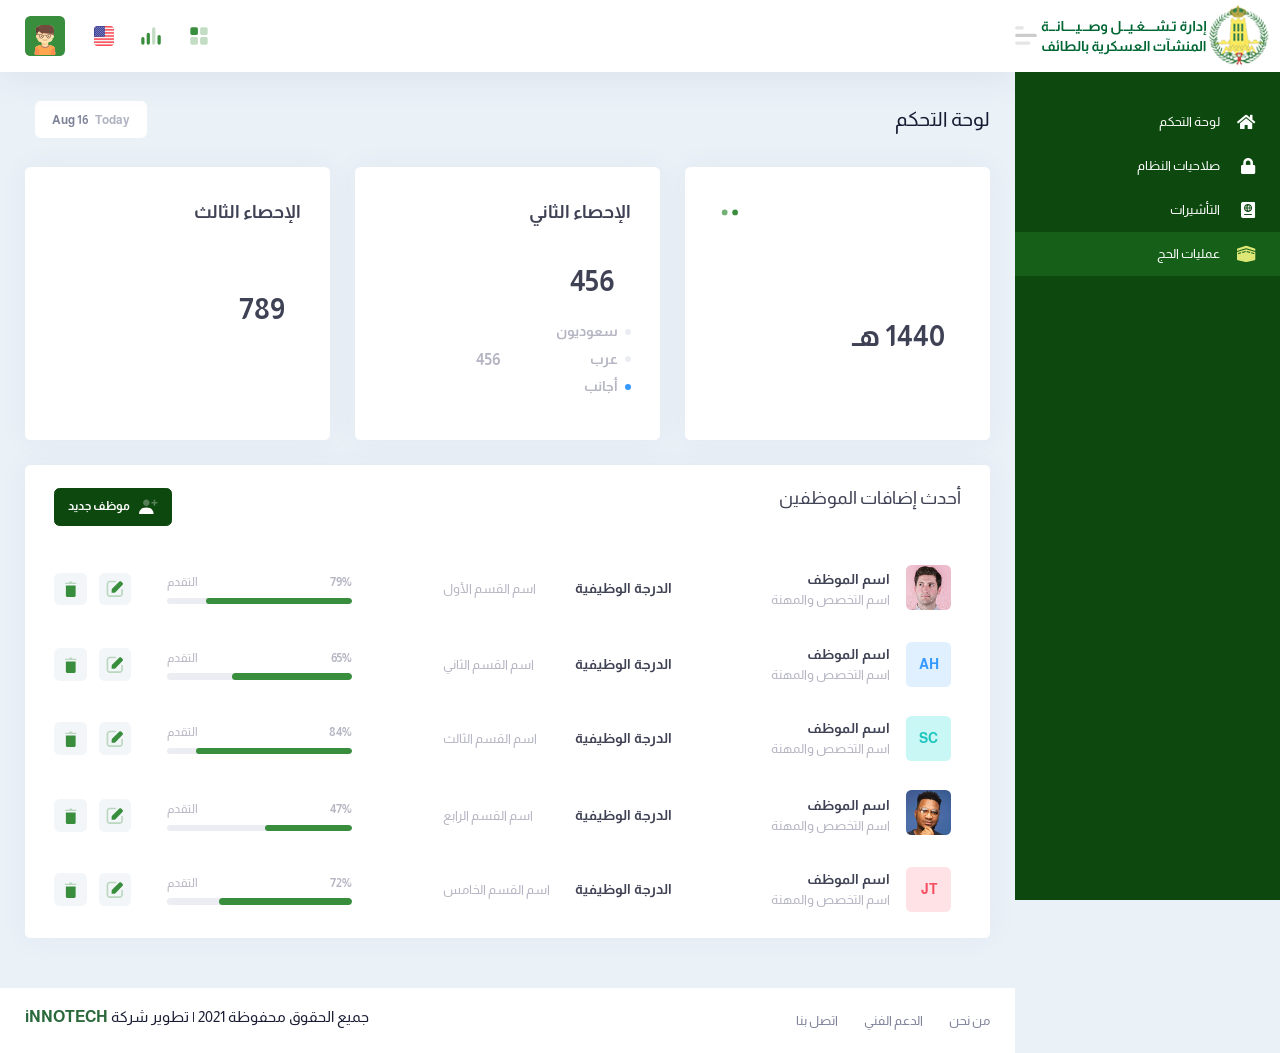
==== hajj.html @ 2b296d21 "Thursday 10/12/2020 updates" ====
<!DOCTYPE html>

<html lang="ar" direction="rtl" dir="rtl" style="direction: rtl">
	<!--begin::Head-->
	<head><base href="">
		<meta charset="utf-8" />
		<title>نظام إدارة الموارد البشرية | لوحة التحكم</title>
		<meta name="description" content="Updates and statistics" />
		<meta name="viewport" content="width=device-width, initial-scale=1, shrink-to-fit=no" />
		<!--begin::Fonts-->
		<link rel="stylesheet" href="https://fonts.googleapis.com/css?family=Poppins:300,400,500,600,700" />
		<!--end::Fonts-->
		<!--begin::Page Vendors Styles(used by this page)-->
		<link href="assets/plugins/custom/fullcalendar/fullcalendar.bundle.rtl.css" rel="stylesheet" type="text/css" />
		<!--end::Page Vendors Styles-->
		<!--begin::Global Theme Styles(used by all pages)-->
		<link href="assets/plugins/global/plugins.bundle.rtl.css" rel="stylesheet" type="text/css" />
		<link href="assets/plugins/custom/prismjs/prismjs.bundle.rtl.css" rel="stylesheet" type="text/css" />
		<link href="assets/css/style.bundle.rtl.css" rel="stylesheet" type="text/css" />
		<!--end::Global Theme Styles-->
		<!--begin::Layout Themes(used by all pages)-->
		<link href="assets/css/themes/layout/header/base/light.rtl.css" rel="stylesheet" type="text/css" />
		<link href="assets/css/themes/layout/header/menu/light.rtl.css" rel="stylesheet" type="text/css" />
		<link href="assets/css/themes/layout/brand/dark.rtl.css" rel="stylesheet" type="text/css" />
		<link href="assets/css/themes/layout/aside/dark.rtl.css" rel="stylesheet" type="text/css" />
		<!--end::Layout Themes-->
		<link rel="shortcut icon" href="assets/media/logos/favicon.png" />

		<link href="assets/css/dark_green.css" rel="stylesheet" type="text/css" />
		<link href="assets/css/custom.css" rel="stylesheet" type="text/css" />
	</head>
	<!--end::Head-->
	<!--begin::Body-->
	<body id="kt_body" class="quick-panel-right demo-panel-right offcanvas-right header-fixed header-mobile-fixed subheader-enabled aside-enabled aside-fixed aside-minimize-hoverable page-loading">
		<!--begin::Main-->
		<!--begin::Header Mobile-->
		<div id="kt_header_mobile" class="header-mobile align-items-center header-mobile-fixed">
			<!--begin::Logo-->
			<a href="index.html">
				<img alt="Logo" src="assets/media/logos/logo_wide.png" />
			</a>
			<!--end::Logo-->
			<!--begin::Toolbar-->
			<div class="d-flex align-items-center">
				<!--begin::Aside Mobile Toggle-->
				<button class="btn p-0 burger-icon burger-icon-left" id="kt_aside_mobile_toggle">
					<span></span>
				</button>
				<!--end::Aside Mobile Toggle-->
				<!--begin::Header Menu Mobile Toggle-->
				<button class="btn p-0 burger-icon ml-5" id="kt_header_mobile_toggle">
					<span></span>
				</button>
				<!--end::Header Menu Mobile Toggle-->
				<!--begin::Topbar Mobile Toggle-->
				<button class="btn btn-hover-text-primary p-0 ml-3" id="kt_header_mobile_topbar_toggle">
					<span class="svg-icon svg-icon-xl">
						<!--begin::Svg Icon | path:assets/media/svg/icons/General/User.svg-->
						<svg xmlns="http://www.w3.org/2000/svg" xmlns:xlink="http://www.w3.org/1999/xlink" width="24px" height="24px" viewBox="0 0 24 24" version="1.1">
							<g stroke="none" stroke-width="1" fill="none" fill-rule="evenodd">
								<polygon points="0 0 24 0 24 24 0 24" />
								<path d="M12,11 C9.790861,11 8,9.209139 8,7 C8,4.790861 9.790861,3 12,3 C14.209139,3 16,4.790861 16,7 C16,9.209139 14.209139,11 12,11 Z" fill="#000000" fill-rule="nonzero" opacity="0.3" />
								<path d="M3.00065168,20.1992055 C3.38825852,15.4265159 7.26191235,13 11.9833413,13 C16.7712164,13 20.7048837,15.2931929 20.9979143,20.2 C21.0095879,20.3954741 20.9979143,21 20.2466999,21 C16.541124,21 11.0347247,21 3.72750223,21 C3.47671215,21 2.97953825,20.45918 3.00065168,20.1992055 Z" fill="#000000" fill-rule="nonzero" />
							</g>
						</svg>
						<!--end::Svg Icon-->
					</span>
				</button>
				<!--end::Topbar Mobile Toggle-->
			</div>
			<!--end::Toolbar-->
		</div>
		<!--end::Header Mobile-->
		<div class="d-flex flex-column flex-root">
			<!--begin::Page-->
			<div class="d-flex flex-row flex-column-fluid page">
				<!--begin::Aside-->
				<div class="aside aside-left aside-fixed d-flex flex-column flex-row-auto" id="kt_aside">
					<!--begin::Brand-->
					<div class="brand flex-column-auto" id="kt_brand">
						<!--begin::Logo-->
						<a href="index.html" class="brand-logo">
							<img alt="Logo" src="assets/media/logos/logo_wide.png"  width="230" />
						</a>
						<!--end::Logo-->
						<!--begin::Toggle-->
						<button class="brand-toggle btn btn-sm px-0" id="kt_aside_toggle">
							<span class="svg-icon svg-icon svg-icon-xl">
								<!--begin::Svg Icon | path:assets/media/svg/icons/Text/Toggle-Right.svg-->
								<svg xmlns="http://www.w3.org/2000/svg" xmlns:xlink="http://www.w3.org/1999/xlink" width="24px" height="24px" viewBox="0 0 24 24" version="1.1">
									<g stroke="none" stroke-width="1" fill="none" fill-rule="evenodd">
										<rect x="0" y="0" width="24" height="24" />
										<path fill-rule="evenodd" clip-rule="evenodd" d="M22 11.5C22 12.3284 21.3284 13 20.5 13H3.5C2.6716 13 2 12.3284 2 11.5C2 10.6716 2.6716 10 3.5 10H20.5C21.3284 10 22 10.6716 22 11.5Z" fill="black" />
										<path opacity="0.5" fill-rule="evenodd" clip-rule="evenodd" d="M14.5 20C15.3284 20 16 19.3284 16 18.5C16 17.6716 15.3284 17 14.5 17H3.5C2.6716 17 2 17.6716 2 18.5C2 19.3284 2.6716 20 3.5 20H14.5ZM8.5 6C9.3284 6 10 5.32843 10 4.5C10 3.67157 9.3284 3 8.5 3H3.5C2.6716 3 2 3.67157 2 4.5C2 5.32843 2.6716 6 3.5 6H8.5Z" fill="black" />
									</g>
								</svg>
								<!--end::Svg Icon-->
							</span>
						</button>
						<!--end::Toolbar-->
					</div>
					<!--end::Brand-->
					<!--begin::Aside Menu-->
					<div class="aside-menu-wrapper flex-column-fluid" id="kt_aside_menu_wrapper">
						<!--begin::Menu Container-->
						<div id="kt_aside_menu" class="aside-menu my-4" data-menu-vertical="1" data-menu-scroll="1" data-menu-dropdown-timeout="500">
							<!--begin::Menu Nav-->
							<ul class="menu-nav">
								<li class="menu-item" aria-haspopup="true">
									<a href="index.html" class="menu-link">
										<span class="menu-icon">
											<i class="fas fa-home"></i> 
										</span>
										<span class="menu-text">لوحة التحكم</span>
									</a>
								</li>

								<li class="menu-item " aria-haspopup="true">
									<a href="system.html" class="menu-link">
										<span class="menu-icon">
											<i class="fas fa-lock"></i> 
										</span>
										<span class="menu-text">صلاحيات النظام</span>
									</a>
								</li>

								<li class="menu-item " aria-haspopup="true">
									<a href="visas.html" class="menu-link">
										<span class="menu-icon">
											<i class="fas fa-passport"></i> 
										</span>
										<span class="menu-text">التأشيرات</span>
									</a>
								</li>

                                <li class="menu-item  menu-item-active" aria-haspopup="true">
									<a href="hajj.html" class="menu-link">
										<span class="menu-icon">
											<i class="fas fa-kaaba"></i> 
										</span>
										<span class="menu-text">عمليات الحج</span>
									</a>
								</li>
								  
							</ul>
							<!--end::Menu Nav-->
						</div>
						<!--end::Menu Container-->
					</div>
					<!--end::Aside Menu-->
				</div>
				<!--end::Aside-->
				<!--begin::Wrapper-->
				<div class="d-flex flex-column flex-row-fluid wrapper" id="kt_wrapper">
					<!--begin::Header-->
					<div id="kt_header" class="header header-fixed">
						<!--begin::Container-->
						<div class="container-fluid d-flex align-items-stretch justify-content-between">
							<!--begin::Header Menu Wrapper-->
							<div class="header-menu-wrapper header-menu-wrapper-left" id="kt_header_menu_wrapper">
								<!--begin::Header Menu-->
								<div id="kt_header_menu" class="header-menu header-menu-mobile header-menu-layout-default">
									<!--begin::Header Nav-->
									 
									<!--end::Header Nav-->
								</div>
								<!--end::Header Menu-->
							</div>
							<!--end::Header Menu Wrapper-->
							<!--begin::Topbar-->
							<div class="topbar">
								 
								 
								<!--begin::Quick Actions-->
								<div class="dropdown mr-1">
									<!--begin::Toggle-->
									<div class="topbar-item" data-toggle="dropdown" data-offset="10px,0px">
										<div class="btn btn-icon btn-clean btn-dropdown btn-lg">
											<span class="svg-icon svg-icon-xl svg-icon-primary">
												<!--begin::Svg Icon | path:assets/media/svg/icons/Layout/Layout-4-blocks.svg-->
												<svg xmlns="http://www.w3.org/2000/svg" xmlns:xlink="http://www.w3.org/1999/xlink" width="24px" height="24px" viewBox="0 0 24 24" version="1.1">
													<g stroke="none" stroke-width="1" fill="none" fill-rule="evenodd">
														<rect x="0" y="0" width="24" height="24" />
														<rect fill="#000000" x="4" y="4" width="7" height="7" rx="1.5" />
														<path d="M5.5,13 L9.5,13 C10.3284271,13 11,13.6715729 11,14.5 L11,18.5 C11,19.3284271 10.3284271,20 9.5,20 L5.5,20 C4.67157288,20 4,19.3284271 4,18.5 L4,14.5 C4,13.6715729 4.67157288,13 5.5,13 Z M14.5,4 L18.5,4 C19.3284271,4 20,4.67157288 20,5.5 L20,9.5 C20,10.3284271 19.3284271,11 18.5,11 L14.5,11 C13.6715729,11 13,10.3284271 13,9.5 L13,5.5 C13,4.67157288 13.6715729,4 14.5,4 Z M14.5,13 L18.5,13 C19.3284271,13 20,13.6715729 20,14.5 L20,18.5 C20,19.3284271 19.3284271,20 18.5,20 L14.5,20 C13.6715729,20 13,19.3284271 13,18.5 L13,14.5 C13,13.6715729 13.6715729,13 14.5,13 Z" fill="#000000" opacity="0.3" />
													</g>
												</svg>
												<!--end::Svg Icon-->
											</span>
										</div>
									</div>
									<!--end::Toggle-->
									<!--begin::Dropdown-->
									<div class="dropdown-menu p-0 m-0 dropdown-menu-right dropdown-menu-anim-up dropdown-menu-lg">
										<!--begin:Header-->
										<div class="d-flex flex-column flex-center py-10 rounded-to border-bottom">
											<h4 class="text-dark font-weight-bold">عمليات سريعة</h4>
											<span class="btn btn-primary btn-sm font-weight-bold font-size-sm mt-2">23 مهمة جديدة</span>
										</div>
										<!--end:Header-->
										<!--begin:Nav-->
										<div class="row row-paddingless">
											<!--begin:Item-->
											<div class="col-6">
												<a href="#" class="d-block py-10 px-5 text-center bg-hover-light border-right border-bottom">
													<span class="svg-icon svg-icon-3x svg-icon-primary">
														<!--begin::Svg Icon | path:assets/media/svg/icons/Shopping/Sale2.svg-->
														<svg xmlns="http://www.w3.org/2000/svg" xmlns:xlink="http://www.w3.org/1999/xlink" width="24px" height="24px" viewBox="0 0 24 24" version="1.1">
															<g stroke="none" stroke-width="1" fill="none" fill-rule="evenodd">
																<rect x="0" y="0" width="24" height="24" />
																<polygon fill="#000000" opacity="0.3" points="12 20.0218549 8.47346039 21.7286168 6.86905972 18.1543453 3.07048824 17.1949849 4.13894342 13.4256452 1.84573388 10.2490577 5.08710286 8.04836581 5.3722735 4.14091196 9.2698837 4.53859595 12 1.72861679 14.7301163 4.53859595 18.6277265 4.14091196 18.9128971 8.04836581 22.1542661 10.2490577 19.8610566 13.4256452 20.9295118 17.1949849 17.1309403 18.1543453 15.5265396 21.7286168" />
																<polygon fill="#000000" points="14.0890818 8.60255815 8.36079737 14.7014391 9.70868621 16.049328 15.4369707 9.950447" />
																<path d="M10.8543431,9.1753866 C10.8543431,10.1252593 10.085524,10.8938719 9.13585777,10.8938719 C8.18793881,10.8938719 7.41737243,10.1252593 7.41737243,9.1753866 C7.41737243,8.22551387 8.18793881,7.45690126 9.13585777,7.45690126 C10.085524,7.45690126 10.8543431,8.22551387 10.8543431,9.1753866" fill="#000000" opacity="0.3" />
																<path d="M14.8641422,16.6221564 C13.9162233,16.6221564 13.1456569,15.8535438 13.1456569,14.9036711 C13.1456569,13.9520555 13.9162233,13.1851857 14.8641422,13.1851857 C15.8138085,13.1851857 16.5826276,13.9520555 16.5826276,14.9036711 C16.5826276,15.8535438 15.8138085,16.6221564 14.8641422,16.6221564 Z" fill="#000000" opacity="0.3" />
															</g>
														</svg>
														<!--end::Svg Icon-->
													</span>
													<span class="d-block text-dark-75 font-weight-bold font-size-h6 mt-2 mb-1">Accounting</span>
													<span class="d-block text-dark-50 font-size-lg">eCommerce</span>
												</a>
											</div>
											<!--end:Item-->
											<!--begin:Item-->
											<div class="col-6">
												<a href="#" class="d-block py-10 px-5 text-center bg-hover-light border-bottom">
													<span class="svg-icon svg-icon-3x svg-icon-primary">
														<!--begin::Svg Icon | path:assets/media/svg/icons/Home/Globe.svg-->
														<svg xmlns="http://www.w3.org/2000/svg" xmlns:xlink="http://www.w3.org/1999/xlink" width="24px" height="24px" viewBox="0 0 24 24" version="1.1">
															<g stroke="none" stroke-width="1" fill="none" fill-rule="evenodd">
																<rect x="0" y="0" width="24" height="24" />
																<path d="M13,18.9450712 L13,20 L14,20 C15.1045695,20 16,20.8954305 16,22 L8,22 C8,20.8954305 8.8954305,20 10,20 L11,20 L11,18.9448245 C9.02872877,18.7261967 7.20827378,17.866394 5.79372555,16.5182701 L4.73856106,17.6741866 C4.36621808,18.0820826 3.73370941,18.110904 3.32581341,17.7385611 C2.9179174,17.3662181 2.88909597,16.7337094 3.26143894,16.3258134 L5.04940685,14.367122 C5.46150313,13.9156769 6.17860937,13.9363085 6.56406875,14.4106998 C7.88623094,16.037907 9.86320756,17 12,17 C15.8659932,17 19,13.8659932 19,10 C19,7.73468744 17.9175842,5.65198725 16.1214335,4.34123851 C15.6753081,4.01567657 15.5775721,3.39010038 15.903134,2.94397499 C16.228696,2.49784959 16.8542722,2.4001136 17.3003976,2.72567554 C19.6071362,4.40902808 21,7.08906798 21,10 C21,14.6325537 17.4999505,18.4476269 13,18.9450712 Z" fill="#000000" fill-rule="nonzero" />
																<circle fill="#000000" opacity="0.3" cx="12" cy="10" r="6" />
															</g>
														</svg>
														<!--end::Svg Icon-->
													</span>
													<span class="d-block text-dark-75 font-weight-bold font-size-h6 mt-2 mb-1">Management</span>
													<span class="d-block text-dark-50 font-size-lg">Company Reports</span>
												</a>
											</div>
											<!--end:Item-->
											<!--begin:Item-->
											<div class="col-6">
												<a href="#" class="d-block py-10 px-5 text-center bg-hover-light border-right">
													<span class="svg-icon svg-icon-3x svg-icon-primary">
														<!--begin::Svg Icon | path:assets/media/svg/icons/Shopping/Box2.svg-->
														<svg xmlns="http://www.w3.org/2000/svg" xmlns:xlink="http://www.w3.org/1999/xlink" width="24px" height="24px" viewBox="0 0 24 24" version="1.1">
															<g stroke="none" stroke-width="1" fill="none" fill-rule="evenodd">
																<rect x="0" y="0" width="24" height="24" />
																<path d="M4,9.67471899 L10.880262,13.6470401 C10.9543486,13.689814 11.0320333,13.7207107 11.1111111,13.740321 L11.1111111,21.4444444 L4.49070127,17.526473 C4.18655139,17.3464765 4,17.0193034 4,16.6658832 L4,9.67471899 Z M20,9.56911707 L20,16.6658832 C20,17.0193034 19.8134486,17.3464765 19.5092987,17.526473 L12.8888889,21.4444444 L12.8888889,13.6728275 C12.9050191,13.6647696 12.9210067,13.6561758 12.9368301,13.6470401 L20,9.56911707 Z" fill="#000000" />
																<path d="M4.21611835,7.74669402 C4.30015839,7.64056877 4.40623188,7.55087574 4.5299008,7.48500698 L11.5299008,3.75665466 C11.8237589,3.60013944 12.1762411,3.60013944 12.4700992,3.75665466 L19.4700992,7.48500698 C19.5654307,7.53578262 19.6503066,7.60071528 19.7226939,7.67641889 L12.0479413,12.1074394 C11.9974761,12.1365754 11.9509488,12.1699127 11.9085461,12.2067543 C11.8661433,12.1699127 11.819616,12.1365754 11.7691509,12.1074394 L4.21611835,7.74669402 Z" fill="#000000" opacity="0.3" />
															</g>
														</svg>
														<!--end::Svg Icon-->
													</span>
													<span class="d-block text-dark-75 font-weight-bold font-size-h6 mt-2 mb-1">Projects</span>
													<span class="d-block text-dark-50 font-size-lg">Completed Tasks</span>
												</a>
											</div>
											<!--end:Item-->
											<!--begin:Item-->
											<div class="col-6">
												<a href="#" class="d-block py-10 px-5 text-center bg-hover-light">
													<span class="svg-icon svg-icon-3x svg-icon-primary">
														<!--begin::Svg Icon | path:assets/media/svg/icons/Communication/Group.svg-->
														<svg xmlns="http://www.w3.org/2000/svg" xmlns:xlink="http://www.w3.org/1999/xlink" width="24px" height="24px" viewBox="0 0 24 24" version="1.1">
															<g stroke="none" stroke-width="1" fill="none" fill-rule="evenodd">
																<polygon points="0 0 24 0 24 24 0 24" />
																<path d="M18,14 C16.3431458,14 15,12.6568542 15,11 C15,9.34314575 16.3431458,8 18,8 C19.6568542,8 21,9.34314575 21,11 C21,12.6568542 19.6568542,14 18,14 Z M9,11 C6.790861,11 5,9.209139 5,7 C5,4.790861 6.790861,3 9,3 C11.209139,3 13,4.790861 13,7 C13,9.209139 11.209139,11 9,11 Z" fill="#000000" fill-rule="nonzero" opacity="0.3" />
																<path d="M17.6011961,15.0006174 C21.0077043,15.0378534 23.7891749,16.7601418 23.9984937,20.4 C24.0069246,20.5466056 23.9984937,21 23.4559499,21 L19.6,21 C19.6,18.7490654 18.8562935,16.6718327 17.6011961,15.0006174 Z M0.00065168429,20.1992055 C0.388258525,15.4265159 4.26191235,13 8.98334134,13 C13.7712164,13 17.7048837,15.2931929 17.9979143,20.2 C18.0095879,20.3954741 17.9979143,21 17.2466999,21 C13.541124,21 8.03472472,21 0.727502227,21 C0.476712155,21 -0.0204617505,20.45918 0.00065168429,20.1992055 Z" fill="#000000" fill-rule="nonzero" />
															</g>
														</svg>
														<!--end::Svg Icon-->
													</span>
													<span class="d-block text-dark-75 font-weight-bold font-size-h6 mt-2 mb-1">Members</span>
													<span class="d-block text-dark-50 font-size-lg">Latest joinings</span>
												</a>
											</div>
											<!--end:Item-->
										</div>
										<!--end:Nav-->
									</div>
									<!--end::Dropdown-->
								</div>
								<!--end::Quick Actions-->
								<!--begin::Quick panel-->
								<div class="topbar-item mr-1">
									<div class="btn btn-icon btn-clean btn-lg" id="kt_quick_panel_toggle">

										<span class="svg-icon svg-icon-xl svg-icon-primary">
											<!--begin::Svg Icon | path:assets/media/svg/icons/Media/Equalizer.svg-->
											<svg xmlns="http://www.w3.org/2000/svg" xmlns:xlink="http://www.w3.org/1999/xlink" width="24px" height="24px" viewBox="0 0 24 24" version="1.1">
												<g stroke="none" stroke-width="1" fill="none" fill-rule="evenodd">
													<rect x="0" y="0" width="24" height="24" />
													<rect fill="#000000" opacity="0.3" x="13" y="4" width="3" height="16" rx="1.5" />
													<rect fill="#000000" x="8" y="9" width="3" height="11" rx="1.5" />
													<rect fill="#000000" x="18" y="11" width="3" height="9" rx="1.5" />
													<rect fill="#000000" x="3" y="13" width="3" height="7" rx="1.5" />
												</g>
											</svg>
											<!--end::Svg Icon-->
										</span>
 
									</div>
								</div>
								<!--end::Quick panel-->
								 
								<!--begin::Languages-->
								<div class="dropdown mr-1">
									 
									<div class="topbar-item" data-toggle="dropdown" data-offset="10px,0px">
										<div class="btn btn-icon btn-clean btn-dropdown btn-lg">
											<img class="h-20px w-20px rounded-sm" src="assets/media/svg/flags/us.svg" alt="" />
										</div>
									</div>
									 
								</div>
								<!--end::Languages-->
								<!--begin::User-->
								<div class="topbar-item ml-4">
									<div class="btn btn-icon btn-light-primary h-40px w-40px p-0" id="kt_quick_user_toggle">
										<img src="assets/media/svg/avatars/004-boy-1.svg" class="h-30px align-self-end" alt="" />
									</div>
									<!--
      <div class="btn btn-icon w-auto btn-clean d-flex align-items-center btn-lg px-2" id="kt_quick_user_toggle">
       <span class="text-muted font-weight-bold font-size-base d-none d-md-inline mr-1">Hi,</span>
                      <span class="text-dark-50 font-weight-bolder font-size-base d-none d-md-inline mr-3">Sean</span>
                      <span class="symbol symbol-35 symbol-light-success">
                          <span class="symbol-label font-size-h5 font-weight-bold">S</span>
                      </span>
                  </div>
      -->
								</div>
								<!--end::User-->
							</div>
							<!--end::Topbar-->
						</div>
						<!--end::Container-->
					</div>
					<!--end::Header-->
					<!--begin::Content-->
					<div class="content d-flex flex-column flex-column-fluid" id="kt_content">
						<!--begin::Subheader-->
						<div class="subheader py-6 py-lg-8 subheader-transparent" id="kt_subheader">
							<div class="container d-flex align-items-center justify-content-between flex-wrap flex-sm-nowrap">
								<!--begin::Info-->
								<div class="d-flex align-items-center flex-wrap mr-1">
									<!--begin::Page Heading-->
									<div class="d-flex align-items-baseline flex-wrap mr-5">
										<!--begin::Page Title-->
										<h3 class="text-dark font-weight-bold my-1 mr-5">لوحة التحكم</h3>
										<!--end::Page Title-->
									</div>
									<!--end::Page Heading-->
								</div>
								<!--end::Info-->
								<!--begin::Toolbar-->
								<div class="d-flex align-items-center flex-wrap">
									<!--begin::Daterange-->
									<a href="#" class="btn btn-fixed-height btn-bg-white btn-text-dark-50 btn-hover-text-primary btn-icon-primary font-weight-bolder font-size-sm px-5 my-1 mr-3" id="kt_dashboard_daterangepicker" data-toggle="tooltip" title="Select dashboard daterange" data-placement="top">
										<span class="opacity-60 font-weight-bolder mr-2" id="kt_dashboard_daterangepicker_title">Today</span>
										<span class="font-weight-bolder" id="kt_dashboard_daterangepicker_date">Aug 16</span>
									</a>
									<!--end::Daterange-->
									 
									 
								</div>
								<!--end::Toolbar-->
							</div>
						</div>
						<!--end::Subheader-->
						<!--begin::Entry-->
						<div class="d-flex flex-column-fluid">
							<!--begin::Container-->
							<div class="container">
								<!--begin::Dashboard-->
								<!--begin::Row-->
								<div class="row">
									<div class="col-lg-4">
										<!--begin::Stats Widget 1-->
										<div class="card card-custom card-stretch gutter-b">
											<!--begin::Header-->
											<div class="card-header border-0 pt-6">
												<h3 class="card-title">
													<span class="card-label font-weight-bolder font-size-h4 text-dark-75"> </span>
												</h3>
												<div class="card-toolbar">
													<div class="dropdown dropdown-inline" data-toggle="tooltip" title="Quick actions" data-placement="left">
														<a href="#" class="btn btn-icon-primary btn-clean btn-hover-light-primary btn-sm btn-icon" data-toggle="dropdown" aria-haspopup="true" aria-expanded="false">
															<span class="svg-icon svg-icon-lg">
																<!--begin::Svg Icon | path:assets/media/svg/icons/Text/Dots.svg-->
																<svg xmlns="http://www.w3.org/2000/svg" xmlns:xlink="http://www.w3.org/1999/xlink" width="24px" height="24px" viewBox="0 0 24 24" version="1.1">
																	<g stroke="none" stroke-width="1">
																		<rect x="14" y="9" width="6" height="6" rx="3" fill="black" />
																		<rect x="3" y="9" width="6" height="6" rx="3" fill="black" fill-opacity="0.7" />
																	</g>
																</svg>
																<!--end::Svg Icon-->
															</span>
														</a>
														<div class="dropdown-menu dropdown-menu-md dropdown-menu-right">
															<!--begin::Navigation-->
															<ul class="navi navi-hover py-5">
																<li class="navi-item">
																	<a href="#" class="navi-link">
																		<span class="navi-icon">
																			<span class="svg-icon svg-icon-md svg-icon-primary">
																				<!--begin::Svg Icon | path:assets/media/svg/icons/Communication/Add-user.svg-->
																				<svg xmlns="http://www.w3.org/2000/svg" xmlns:xlink="http://www.w3.org/1999/xlink" width="24px" height="24px" viewBox="0 0 24 24" version="1.1">
																					<g stroke="none" stroke-width="1" fill="none" fill-rule="evenodd">
																						<polygon points="0 0 24 0 24 24 0 24" />
																						<path d="M18,8 L16,8 C15.4477153,8 15,7.55228475 15,7 C15,6.44771525 15.4477153,6 16,6 L18,6 L18,4 C18,3.44771525 18.4477153,3 19,3 C19.5522847,3 20,3.44771525 20,4 L20,6 L22,6 C22.5522847,6 23,6.44771525 23,7 C23,7.55228475 22.5522847,8 22,8 L20,8 L20,10 C20,10.5522847 19.5522847,11 19,11 C18.4477153,11 18,10.5522847 18,10 L18,8 Z M9,11 C6.790861,11 5,9.209139 5,7 C5,4.790861 6.790861,3 9,3 C11.209139,3 13,4.790861 13,7 C13,9.209139 11.209139,11 9,11 Z" fill="#000000" fill-rule="nonzero" opacity="0.3" />
																						<path d="M0.00065168429,20.1992055 C0.388258525,15.4265159 4.26191235,13 8.98334134,13 C13.7712164,13 17.7048837,15.2931929 17.9979143,20.2 C18.0095879,20.3954741 17.9979143,21 17.2466999,21 C13.541124,21 8.03472472,21 0.727502227,21 C0.476712155,21 -0.0204617505,20.45918 0.00065168429,20.1992055 Z" fill="#000000" fill-rule="nonzero" />
																					</g>
																				</svg>
																				<!--end::Svg Icon-->
																			</span>
																		</span>
																		<span class="navi-text">Member</span>
																	</a>
																</li>
																<li class="navi-item">
																	<a href="#" class="navi-link">
																		<span class="navi-icon">
																			<span class="svg-icon svg-icon-md svg-icon-primary">
																				<!--begin::Svg Icon | path:assets/media/svg/icons/Communication/Clipboard-check.svg-->
																				<svg xmlns="http://www.w3.org/2000/svg" xmlns:xlink="http://www.w3.org/1999/xlink" width="24px" height="24px" viewBox="0 0 24 24" version="1.1">
																					<g stroke="none" stroke-width="1" fill="none" fill-rule="evenodd">
																						<rect x="0" y="0" width="24" height="24" />
																						<path d="M8,3 L8,3.5 C8,4.32842712 8.67157288,5 9.5,5 L14.5,5 C15.3284271,5 16,4.32842712 16,3.5 L16,3 L18,3 C19.1045695,3 20,3.8954305 20,5 L20,21 C20,22.1045695 19.1045695,23 18,23 L6,23 C4.8954305,23 4,22.1045695 4,21 L4,5 C4,3.8954305 4.8954305,3 6,3 L8,3 Z" fill="#000000" opacity="0.3" />
																						<path d="M10.875,15.75 C10.6354167,15.75 10.3958333,15.6541667 10.2041667,15.4625 L8.2875,13.5458333 C7.90416667,13.1625 7.90416667,12.5875 8.2875,12.2041667 C8.67083333,11.8208333 9.29375,11.8208333 9.62916667,12.2041667 L10.875,13.45 L14.0375,10.2875 C14.4208333,9.90416667 14.9958333,9.90416667 15.3791667,10.2875 C15.7625,10.6708333 15.7625,11.2458333 15.3791667,11.6291667 L11.5458333,15.4625 C11.3541667,15.6541667 11.1145833,15.75 10.875,15.75 Z" fill="#000000" />
																						<path d="M11,2 C11,1.44771525 11.4477153,1 12,1 C12.5522847,1 13,1.44771525 13,2 L14.5,2 C14.7761424,2 15,2.22385763 15,2.5 L15,3.5 C15,3.77614237 14.7761424,4 14.5,4 L9.5,4 C9.22385763,4 9,3.77614237 9,3.5 L9,2.5 C9,2.22385763 9.22385763,2 9.5,2 L11,2 Z" fill="#000000" />
																					</g>
																				</svg>
																				<!--end::Svg Icon-->
																			</span>
																		</span>
																		<span class="navi-text">Contact</span>
																	</a>
																</li>
																<li class="navi-item">
																	<a href="#" class="navi-link">
																		<span class="navi-icon">
																			<span class="svg-icon svg-icon-md svg-icon-primary">
																				<!--begin::Svg Icon | path:assets/media/svg/icons/Code/Time-schedule.svg-->
																				<svg xmlns="http://www.w3.org/2000/svg" xmlns:xlink="http://www.w3.org/1999/xlink" width="24px" height="24px" viewBox="0 0 24 24" version="1.1">
																					<g stroke="none" stroke-width="1" fill="none" fill-rule="evenodd">
																						<rect x="0" y="0" width="24" height="24" />
																						<path d="M10.9630156,7.5 L11.0475062,7.5 C11.3043819,7.5 11.5194647,7.69464724 11.5450248,7.95024814 L12,12.5 L15.2480695,14.3560397 C15.403857,14.4450611 15.5,14.6107328 15.5,14.7901613 L15.5,15 C15.5,15.2109164 15.3290185,15.3818979 15.1181021,15.3818979 C15.0841582,15.3818979 15.0503659,15.3773725 15.0176181,15.3684413 L10.3986612,14.1087258 C10.1672824,14.0456225 10.0132986,13.8271186 10.0316926,13.5879956 L10.4644883,7.96165175 C10.4845267,7.70115317 10.7017474,7.5 10.9630156,7.5 Z" fill="#000000" />
																						<path d="M7.38979581,2.8349582 C8.65216735,2.29743306 10.0413491,2 11.5,2 C17.2989899,2 22,6.70101013 22,12.5 C22,18.2989899 17.2989899,23 11.5,23 C5.70101013,23 1,18.2989899 1,12.5 C1,11.5151324 1.13559454,10.5619345 1.38913364,9.65805651 L3.31481075,10.1982117 C3.10672013,10.940064 3,11.7119264 3,12.5 C3,17.1944204 6.80557963,21 11.5,21 C16.1944204,21 20,17.1944204 20,12.5 C20,7.80557963 16.1944204,4 11.5,4 C10.54876,4 9.62236069,4.15592757 8.74872191,4.45446326 L9.93948308,5.87355717 C10.0088058,5.95617272 10.0495583,6.05898805 10.05566,6.16666224 C10.0712834,6.4423623 9.86044965,6.67852665 9.5847496,6.69415008 L4.71777931,6.96995273 C4.66931162,6.97269931 4.62070229,6.96837279 4.57348157,6.95710938 C4.30487471,6.89303938 4.13906482,6.62335149 4.20313482,6.35474463 L5.33163823,1.62361064 C5.35654118,1.51920756 5.41437908,1.4255891 5.49660017,1.35659741 C5.7081375,1.17909652 6.0235153,1.2066885 6.2010162,1.41822583 L7.38979581,2.8349582 Z" fill="#000000" opacity="0.3" />
																					</g>
																				</svg>
																				<!--end::Svg Icon-->
																			</span>
																		</span>
																		<span class="navi-text">Event</span>
																		<span class="navi-link-badge">
																			<span class="label label-light-primary label-inline font-weight-bold">new</span>
																		</span>
																	</a>
																</li>
																<li class="navi-item">
																	<a href="#" class="navi-link">
																		<span class="navi-icon">
																			<span class="svg-icon svg-icon-md svg-icon-primary">
																				<!--begin::Svg Icon | path:assets/media/svg/icons/Code/Git3.svg-->
																				<svg xmlns="http://www.w3.org/2000/svg" xmlns:xlink="http://www.w3.org/1999/xlink" width="24px" height="24px" viewBox="0 0 24 24" version="1.1">
																					<g stroke="none" stroke-width="1" fill="none" fill-rule="evenodd">
																						<rect x="0" y="0" width="24" height="24" />
																						<path d="M7,11 L15,11 C16.1045695,11 17,10.1045695 17,9 L17,8 L19,8 L19,9 C19,11.209139 17.209139,13 15,13 L7,13 L7,15 C7,15.5522847 6.55228475,16 6,16 C5.44771525,16 5,15.5522847 5,15 L5,9 C5,8.44771525 5.44771525,8 6,8 C6.55228475,8 7,8.44771525 7,9 L7,11 Z" fill="#000000" opacity="0.3" />
																						<path d="M6,21 C7.1045695,21 8,20.1045695 8,19 C8,17.8954305 7.1045695,17 6,17 C4.8954305,17 4,17.8954305 4,19 C4,20.1045695 4.8954305,21 6,21 Z M6,23 C3.790861,23 2,21.209139 2,19 C2,16.790861 3.790861,15 6,15 C8.209139,15 10,16.790861 10,19 C10,21.209139 8.209139,23 6,23 Z" fill="#000000" fill-rule="nonzero" />
																						<path d="M18,7 C19.1045695,7 20,6.1045695 20,5 C20,3.8954305 19.1045695,3 18,3 C16.8954305,3 16,3.8954305 16,5 C16,6.1045695 16.8954305,7 18,7 Z M18,9 C15.790861,9 14,7.209139 14,5 C14,2.790861 15.790861,1 18,1 C20.209139,1 22,2.790861 22,5 C22,7.209139 20.209139,9 18,9 Z" fill="#000000" fill-rule="nonzero" />
																						<path d="M6,7 C7.1045695,7 8,6.1045695 8,5 C8,3.8954305 7.1045695,3 6,3 C4.8954305,3 4,3.8954305 4,5 C4,6.1045695 4.8954305,7 6,7 Z M6,9 C3.790861,9 2,7.209139 2,5 C2,2.790861 3.790861,1 6,1 C8.209139,1 10,2.790861 10,5 C10,7.209139 8.209139,9 6,9 Z" fill="#000000" fill-rule="nonzero" />
																					</g>
																				</svg>
																				<!--end::Svg Icon-->
																			</span>
																		</span>
																		<span class="navi-text">Task</span>
																	</a>
																</li>
																<li class="navi-item">
																	<a href="#" class="navi-link">
																		<span class="navi-icon">
																			<span class="svg-icon svg-icon-md svg-icon-primary">
																				<!--begin::Svg Icon | path:assets/media/svg/icons/Code/Settings4.svg-->
																				<svg xmlns="http://www.w3.org/2000/svg" xmlns:xlink="http://www.w3.org/1999/xlink" width="24px" height="24px" viewBox="0 0 24 24" version="1.1">
																					<g stroke="none" stroke-width="1" fill="none" fill-rule="evenodd">
																						<rect x="0" y="0" width="24" height="24" />
																						<path d="M18.6225,9.75 L18.75,9.75 C19.9926407,9.75 21,10.7573593 21,12 C21,13.2426407 19.9926407,14.25 18.75,14.25 L18.6854912,14.249994 C18.4911876,14.250769 18.3158978,14.366855 18.2393549,14.5454486 C18.1556809,14.7351461 18.1942911,14.948087 18.3278301,15.0846699 L18.372535,15.129375 C18.7950334,15.5514036 19.03243,16.1240792 19.03243,16.72125 C19.03243,17.3184208 18.7950334,17.8910964 18.373125,18.312535 C17.9510964,18.7350334 17.3784208,18.97243 16.78125,18.97243 C16.1840792,18.97243 15.6114036,18.7350334 15.1896699,18.3128301 L15.1505513,18.2736469 C15.008087,18.1342911 14.7951461,18.0956809 14.6054486,18.1793549 C14.426855,18.2558978 14.310769,18.4311876 14.31,18.6225 L14.31,18.75 C14.31,19.9926407 13.3026407,21 12.06,21 C10.8173593,21 9.81,19.9926407 9.81,18.75 C9.80552409,18.4999185 9.67898539,18.3229986 9.44717599,18.2361469 C9.26485393,18.1556809 9.05191298,18.1942911 8.91533009,18.3278301 L8.870625,18.372535 C8.44859642,18.7950334 7.87592081,19.03243 7.27875,19.03243 C6.68157919,19.03243 6.10890358,18.7950334 5.68746499,18.373125 C5.26496665,17.9510964 5.02757002,17.3784208 5.02757002,16.78125 C5.02757002,16.1840792 5.26496665,15.6114036 5.68716991,15.1896699 L5.72635306,15.1505513 C5.86570889,15.008087 5.90431906,14.7951461 5.82064513,14.6054486 C5.74410223,14.426855 5.56881236,14.310769 5.3775,14.31 L5.25,14.31 C4.00735931,14.31 3,13.3026407 3,12.06 C3,10.8173593 4.00735931,9.81 5.25,9.81 C5.50008154,9.80552409 5.67700139,9.67898539 5.76385306,9.44717599 C5.84431906,9.26485393 5.80570889,9.05191298 5.67216991,8.91533009 L5.62746499,8.870625 C5.20496665,8.44859642 4.96757002,7.87592081 4.96757002,7.27875 C4.96757002,6.68157919 5.20496665,6.10890358 5.626875,5.68746499 C6.04890358,5.26496665 6.62157919,5.02757002 7.21875,5.02757002 C7.81592081,5.02757002 8.38859642,5.26496665 8.81033009,5.68716991 L8.84944872,5.72635306 C8.99191298,5.86570889 9.20485393,5.90431906 9.38717599,5.82385306 L9.49484664,5.80114977 C9.65041313,5.71688974 9.7492905,5.55401473 9.75,5.3775 L9.75,5.25 C9.75,4.00735931 10.7573593,3 12,3 C13.2426407,3 14.25,4.00735931 14.25,5.25 L14.249994,5.31450877 C14.250769,5.50881236 14.366855,5.68410223 14.552824,5.76385306 C14.7351461,5.84431906 14.948087,5.80570889 15.0846699,5.67216991 L15.129375,5.62746499 C15.5514036,5.20496665 16.1240792,4.96757002 16.72125,4.96757002 C17.3184208,4.96757002 17.8910964,5.20496665 18.312535,5.626875 C18.7350334,6.04890358 18.97243,6.62157919 18.97243,7.21875 C18.97243,7.81592081 18.7350334,8.38859642 18.3128301,8.81033009 L18.2736469,8.84944872 C18.1342911,8.99191298 18.0956809,9.20485393 18.1761469,9.38717599 L18.1988502,9.49484664 C18.2831103,9.65041313 18.4459853,9.7492905 18.6225,9.75 Z" fill="#000000" fill-rule="nonzero" opacity="0.3" />
																						<path d="M12,15 C13.6568542,15 15,13.6568542 15,12 C15,10.3431458 13.6568542,9 12,9 C10.3431458,9 9,10.3431458 9,12 C9,13.6568542 10.3431458,15 12,15 Z" fill="#000000" />
																					</g>
																				</svg>
																				<!--end::Svg Icon-->
																			</span>
																		</span>
																		<span class="navi-text">Settings</span>
																	</a>
																</li>
																<li class="navi-separator my-3"></li>
																<li class="navi-item">
																	<a href="#" class="navi-link">
																		<span class="navi-icon">
																			<span class="svg-icon svg-icon-md svg-icon-primary">
																				<!--begin::Svg Icon | path:assets/media/svg/icons/Code/Info-circle.svg-->
																				<svg xmlns="http://www.w3.org/2000/svg" xmlns:xlink="http://www.w3.org/1999/xlink" width="24px" height="24px" viewBox="0 0 24 24" version="1.1">
																					<g stroke="none" stroke-width="1" fill="none" fill-rule="evenodd">
																						<rect x="0" y="0" width="24" height="24" />
																						<circle fill="#000000" opacity="0.3" cx="12" cy="12" r="10" />
																						<rect fill="#000000" x="11" y="10" width="2" height="7" rx="1" />
																						<rect fill="#000000" x="11" y="7" width="2" height="2" rx="1" />
																					</g>
																				</svg>
																				<!--end::Svg Icon-->
																			</span>
																		</span>
																		<span class="navi-text">Help</span>
																	</a>
																</li>
																<li class="navi-item">
																	<a href="#" class="navi-link">
																		<span class="navi-icon">
																			<span class="svg-icon svg-icon-md svg-icon-primary">
																				<!--begin::Svg Icon | path:assets/media/svg/icons/Communication/Safe-chat.svg-->
																				<svg xmlns="http://www.w3.org/2000/svg" xmlns:xlink="http://www.w3.org/1999/xlink" width="24px" height="24px" viewBox="0 0 24 24" version="1.1">
																					<g stroke="none" stroke-width="1" fill="none" fill-rule="evenodd">
																						<rect x="0" y="0" width="24" height="24" />
																						<path d="M8,17 C8.55228475,17 9,17.4477153 9,18 L9,21 C9,21.5522847 8.55228475,22 8,22 L3,22 C2.44771525,22 2,21.5522847 2,21 L2,18 C2,17.4477153 2.44771525,17 3,17 L3,16.5 C3,15.1192881 4.11928813,14 5.5,14 C6.88071187,14 8,15.1192881 8,16.5 L8,17 Z M5.5,15 C4.67157288,15 4,15.6715729 4,16.5 L4,17 L7,17 L7,16.5 C7,15.6715729 6.32842712,15 5.5,15 Z" fill="#000000" opacity="0.3" />
																						<path d="M2,11.8650466 L2,6 C2,4.34314575 3.34314575,3 5,3 L19,3 C20.6568542,3 22,4.34314575 22,6 L22,15 C22,15.0032706 21.9999948,15.0065399 21.9999843,15.009808 L22.0249378,15 L22.0249378,19.5857864 C22.0249378,20.1380712 21.5772226,20.5857864 21.0249378,20.5857864 C20.7597213,20.5857864 20.5053674,20.4804296 20.317831,20.2928932 L18.0249378,18 L12.9835977,18 C12.7263047,14.0909841 9.47412135,11 5.5,11 C4.23590829,11 3.04485894,11.3127315 2,11.8650466 Z M6,7 C5.44771525,7 5,7.44771525 5,8 C5,8.55228475 5.44771525,9 6,9 L15,9 C15.5522847,9 16,8.55228475 16,8 C16,7.44771525 15.5522847,7 15,7 L6,7 Z" fill="#000000" />
																					</g>
																				</svg>
																				<!--end::Svg Icon-->
																			</span>
																		</span>
																		<span class="navi-text">Privacy</span>
																		<span class="navi-link-badge">
																			<span class="label label-light-danger label-rounded font-weight-bold">5</span>
																		</span>
																	</a>
																</li>
															</ul>
															<!--end::Navigation-->
														</div>
													</div>
												</div>
											</div>
											<!--end::Header-->
											<!--begin::Body-->
											<div class="card-body d-flex align-items-center justify-content-between pt-7 flex-wrap">
												<!--begin::label-->
												<span class="font-weight-bolder display5 text-dark-75 py-4 pl-5 pr-5">1440 هـ</span>
												<!--end::label-->
												 
											</div>
											<!--end::Body-->
										</div>
										<!--end::Stats Widget 1-->
									</div>
									<div class="col-lg-4">
										<!--begin::Stats Widget 2-->
										<div class="card card-custom card-stretch gutter-b">
											<!--begin::Header-->
											<div class="card-header border-0 pt-6">
												<h3 class="card-title">
													<span class="card-label font-weight-bolder font-size-h4 text-dark-75">الإحصاء الثاني</span>
												</h3>
												 
											</div>
											<!--end::Header-->
											<!--begin::Body-->
											<div class="card-body d-flex align-items-center justify-content-between pt-7 flex-wrap">
												<!--begin::Label-->
												<span class="font-weight-bolder display5 text-dark-75 pl-5 pr-10">456</span>
												<!--end::Label-->
												<!--begin::Visuals-->
												<div class="d-flex align-items-center justify-content-between">
													<!--begin::legends-->
													<div class="d-flex flex-column mr-4">
														<!--begin::legend-->
														<div class="legend d-flex align-items-center py-1">
															<span class="label label-dark-50 label-dot mr-2"></span>
															<span class="font-weight-bolder font-size-lg text-muted">سعوديون</span>
														</div>
														<!--end::legend-->
														<!--begin::legend-->
														<div class="legend d-flex align-items-center py-1">
															<span class="label label-dark-75 label-dot mr-2"></span>
															<span class="font-weight-bolder font-size-lg text-muted">عرب</span>
														</div>
														<!--end::legend-->
														<!--begin::legend-->
														<div class="legend d-flex align-items-center py-1">
															<span class="label label-dot label-primary mr-2"></span>
															<span class="font-weight-bolder font-size-lg text-muted">أجانب</span>
														</div>
														<!--end::legend-->
													</div>
													<!--end::legends-->
													<!--begin::Chart-->
													<div class="d-flex flex-center position-relative">
														<div class="font-weight-bolder font-size-h5 text-muted position-absolute">456</div>
														<canvas id="kt_stats_widget_2_chart" style="height: 110px; width: 110px;"></canvas>
													</div>
													<!--end::Chart-->
												</div>
												<!--end::Visuals-->
											</div>
											<!--end::Body-->
										</div>
										<!--end::Stats Widget 2-->
									</div>
									<div class="col-lg-4">
										<!--begin::Stats Widget 3-->
										<div class="card card-custom card-stretch gutter-b">
											<!--begin::Header-->
											<div class="card-header border-0 pt-6">
												<h3 class="card-title">
													<span class="card-label font-weight-bolder font-size-h4 text-dark-75">الإحصاء الثالث</span>
												</h3>
												 
											</div>
											<!--end::Header-->
											<!--begin::Body-->
											<div class="card-body d-flex align-items-center justify-content-between pt-7 flex-wrap">
												<!--begin::label-->
												<span class="font-weight-bolder display5 text-dark-75 pl-5 pr-10">789</span>
												<!--end::label-->
												<!--begin::Chart-->
												<div id="kt_stats_widget_3_chart" class="w-200px"></div>
												<!--end::Chart-->
											</div>
											<!--end::Body-->
										</div>
										<!--end::Stats Widget 3-->
									</div>
								</div>
								<!--end::Row-->
								 
								 
								<!--begin::Table Widget 6-->
								<div class="card card-custom gutter-b">
									<!--begin::Header-->
									<div class="card-header border-0 py-5">
										<h3 class="card-title align-items-start flex-column">
											<span class="card-label font-weight-bold font-size-h4 text-dark-75">أحدث إضافات الموظفين</span>
											 
										</h3>
										<div class="card-toolbar">
											<a href="#" class="btn btn-primary font-weight-bolder font-size-sm">
											<span class="svg-icon svg-icon-md svg-icon-white">
												<!--begin::Svg Icon | path:assets/media/svg/icons/Communication/Add-user.svg-->
												<svg xmlns="http://www.w3.org/2000/svg" xmlns:xlink="http://www.w3.org/1999/xlink" width="24px" height="24px" viewBox="0 0 24 24" version="1.1">
													<g stroke="none" stroke-width="1" fill="none" fill-rule="evenodd">
														<polygon points="0 0 24 0 24 24 0 24" />
														<path d="M18,8 L16,8 C15.4477153,8 15,7.55228475 15,7 C15,6.44771525 15.4477153,6 16,6 L18,6 L18,4 C18,3.44771525 18.4477153,3 19,3 C19.5522847,3 20,3.44771525 20,4 L20,6 L22,6 C22.5522847,6 23,6.44771525 23,7 C23,7.55228475 22.5522847,8 22,8 L20,8 L20,10 C20,10.5522847 19.5522847,11 19,11 C18.4477153,11 18,10.5522847 18,10 L18,8 Z M9,11 C6.790861,11 5,9.209139 5,7 C5,4.790861 6.790861,3 9,3 C11.209139,3 13,4.790861 13,7 C13,9.209139 11.209139,11 9,11 Z" fill="#000000" fill-rule="nonzero" opacity="0.3" />
														<path d="M0.00065168429,20.1992055 C0.388258525,15.4265159 4.26191235,13 8.98334134,13 C13.7712164,13 17.7048837,15.2931929 17.9979143,20.2 C18.0095879,20.3954741 17.9979143,21 17.2466999,21 C13.541124,21 8.03472472,21 0.727502227,21 C0.476712155,21 -0.0204617505,20.45918 0.00065168429,20.1992055 Z" fill="#000000" fill-rule="nonzero" />
													</g>
												</svg>
												<!--end::Svg Icon-->
											</span>موظف جديد</a>
										</div>
									</div>
									<!--end::Header-->
									<!--begin::Body-->
									<div class="card-body py-0">
										<!--begin::Table-->
										<div class="table-responsive">
											<table class="table table-borderless table-head-custom table-vertical-center" id="kt_advance_table_widget_1">
												<thead>
													<tr class="text-left">
														<th class="p-0 w-50px"></th>
														<th class="p-0 min-w-200px"></th>
														<th class="p-0 min-w-100px"></th>
														<th class="p-0 min-w-180px"></th>
														<th class="p-0 min-w-200px"></th>
														<th class="p-0 min-w-100px"></th>
													</tr>
												</thead>
												<tbody>
													<tr>
														<td class="pr-0 py-4">
															<div class="symbol symbol-45 flex-shrink-0 mr-5 mt-1">
																<img alt="Pic" src="assets/media/users/150-5.jpg" />
															</div>
														</td>
														<td class="pl-0">
															<a href="#" class="text-dark-75 font-weight-bolder text-hover-primary mb-1 font-size-lg">اسم الموظف</a>
															<span class="text-muted font-weight-bold d-block">اسم التخصص والمهنة</span>
														</td>
														<td class="text-right">
															<span class="text-dark-75 font-weight-bolder d-block font-size-lg">الدرجة الوظيفية</span>
															 
														</td>
														<td class="text-right pr-lg-25 pr-15">
															<span class="text-muted font-weight-500">اسم القسم الأول</span>
														</td>
														<td class="">
															<div class="d-flex flex-column w-100 mr-2">
																<div class="d-flex align-items-center justify-content-between mb-2">
																	<span class="text-muted mr-2 font-size-sm font-weight-bolder">79%</span>
																	<span class="text-muted font-size-sm font-weight-bold">التقدم</span>
																</div>
																<div class="progress progress-xs w-100">
																	<div class="progress-bar bg-primary" role="progressbar" style="width: 79%;" aria-valuenow="50" aria-valuemin="0" aria-valuemax="100"></div>
																</div>
															</div>
														</td>
														<td class="pr-0 text-right">
															<a href="#" class="btn btn-icon btn-light btn-hover-primary btn-sm mx-3">
																<span class="svg-icon svg-icon-md svg-icon-primary">
																	<!--begin::Svg Icon | path:assets/media/svg/icons/Communication/Write.svg-->
																	<svg xmlns="http://www.w3.org/2000/svg" xmlns:xlink="http://www.w3.org/1999/xlink" width="24px" height="24px" viewBox="0 0 24 24" version="1.1">
																		<g stroke="none" stroke-width="1" fill="none" fill-rule="evenodd">
																			<rect x="0" y="0" width="24" height="24" />
																			<path d="M12.2674799,18.2323597 L12.0084872,5.45852451 C12.0004303,5.06114792 12.1504154,4.6768183 12.4255037,4.38993949 L15.0030167,1.70195304 L17.5910752,4.40093695 C17.8599071,4.6812911 18.0095067,5.05499603 18.0083938,5.44341307 L17.9718262,18.2062508 C17.9694575,19.0329966 17.2985816,19.701953 16.4718324,19.701953 L13.7671717,19.701953 C12.9505952,19.701953 12.2840328,19.0487684 12.2674799,18.2323597 Z" fill="#000000" fill-rule="nonzero" transform="translate(14.701953, 10.701953) rotate(-135.000000) translate(-14.701953, -10.701953)" />
																			<path d="M12.9,2 C13.4522847,2 13.9,2.44771525 13.9,3 C13.9,3.55228475 13.4522847,4 12.9,4 L6,4 C4.8954305,4 4,4.8954305 4,6 L4,18 C4,19.1045695 4.8954305,20 6,20 L18,20 C19.1045695,20 20,19.1045695 20,18 L20,13 C20,12.4477153 20.4477153,12 21,12 C21.5522847,12 22,12.4477153 22,13 L22,18 C22,20.209139 20.209139,22 18,22 L6,22 C3.790861,22 2,20.209139 2,18 L2,6 C2,3.790861 3.790861,2 6,2 L12.9,2 Z" fill="#000000" fill-rule="nonzero" opacity="0.3" />
																		</g>
																	</svg>
																	<!--end::Svg Icon-->
																</span>
															</a>
															<a href="#" class="btn btn-icon btn-light btn-hover-primary btn-sm">
																<span class="svg-icon svg-icon-md svg-icon-primary">
																	<!--begin::Svg Icon | path:assets/media/svg/icons/General/Trash.svg-->
																	<svg xmlns="http://www.w3.org/2000/svg" xmlns:xlink="http://www.w3.org/1999/xlink" width="24px" height="24px" viewBox="0 0 24 24" version="1.1">
																		<g stroke="none" stroke-width="1" fill="none" fill-rule="evenodd">
																			<rect x="0" y="0" width="24" height="24" />
																			<path d="M6,8 L6,20.5 C6,21.3284271 6.67157288,22 7.5,22 L16.5,22 C17.3284271,22 18,21.3284271 18,20.5 L18,8 L6,8 Z" fill="#000000" fill-rule="nonzero" />
																			<path d="M14,4.5 L14,4 C14,3.44771525 13.5522847,3 13,3 L11,3 C10.4477153,3 10,3.44771525 10,4 L10,4.5 L5.5,4.5 C5.22385763,4.5 5,4.72385763 5,5 L5,5.5 C5,5.77614237 5.22385763,6 5.5,6 L18.5,6 C18.7761424,6 19,5.77614237 19,5.5 L19,5 C19,4.72385763 18.7761424,4.5 18.5,4.5 L14,4.5 Z" fill="#000000" opacity="0.3" />
																		</g>
																	</svg>
																	<!--end::Svg Icon-->
																</span>
															</a>
														</td>
													</tr>
													<tr>
														<td class="pr-0 py-4">
															<div class="symbol symbol-45 symbol-light-info flex-shrink-0 mr-5">
																<span class="symbol-label font-weight-bolder font-size-lg">AH</span>
															</div>
														</td>
														<td class="pl-0">
															<a href="#" class="text-dark-75 font-weight-bolder text-hover-primary mb-1 font-size-lg">اسم الموظف</a>
															<span class="text-muted font-weight-bold d-block">اسم التخصص والمهنة</span>
														</td>
														<td class="text-right">
															<span class="text-dark-75 font-weight-bolder d-block font-size-lg">الدرجة الوظيفية</span>
															 
														</td>
														<td class="text-right pr-lg-25 pr-15">
															<span class="text-muted font-weight-500">اسم القسم الثاني</span>
														</td>
														<td>
															<div class="d-flex flex-column w-100 mr-2">
																<div class="d-flex align-items-center justify-content-between mb-2">
																	<span class="text-muted mr-2 font-size-sm font-weight-bolder">65%</span>
																	<span class="text-muted font-size-sm font-weight-bold">التقدم</span>
																</div>
																<div class="progress progress-xs w-100">
																	<div class="progress-bar bg-primary" role="progressbar" style="width: 65%;" aria-valuenow="50" aria-valuemin="0" aria-valuemax="100"></div>
																</div>
															</div>
														</td>
														<td class="pr-0 text-right">
															<a href="#" class="btn btn-icon btn-light btn-hover-primary btn-sm mx-3">
																<span class="svg-icon svg-icon-md svg-icon-primary">
																	<!--begin::Svg Icon | path:assets/media/svg/icons/Communication/Write.svg-->
																	<svg xmlns="http://www.w3.org/2000/svg" xmlns:xlink="http://www.w3.org/1999/xlink" width="24px" height="24px" viewBox="0 0 24 24" version="1.1">
																		<g stroke="none" stroke-width="1" fill="none" fill-rule="evenodd">
																			<rect x="0" y="0" width="24" height="24" />
																			<path d="M12.2674799,18.2323597 L12.0084872,5.45852451 C12.0004303,5.06114792 12.1504154,4.6768183 12.4255037,4.38993949 L15.0030167,1.70195304 L17.5910752,4.40093695 C17.8599071,4.6812911 18.0095067,5.05499603 18.0083938,5.44341307 L17.9718262,18.2062508 C17.9694575,19.0329966 17.2985816,19.701953 16.4718324,19.701953 L13.7671717,19.701953 C12.9505952,19.701953 12.2840328,19.0487684 12.2674799,18.2323597 Z" fill="#000000" fill-rule="nonzero" transform="translate(14.701953, 10.701953) rotate(-135.000000) translate(-14.701953, -10.701953)" />
																			<path d="M12.9,2 C13.4522847,2 13.9,2.44771525 13.9,3 C13.9,3.55228475 13.4522847,4 12.9,4 L6,4 C4.8954305,4 4,4.8954305 4,6 L4,18 C4,19.1045695 4.8954305,20 6,20 L18,20 C19.1045695,20 20,19.1045695 20,18 L20,13 C20,12.4477153 20.4477153,12 21,12 C21.5522847,12 22,12.4477153 22,13 L22,18 C22,20.209139 20.209139,22 18,22 L6,22 C3.790861,22 2,20.209139 2,18 L2,6 C2,3.790861 3.790861,2 6,2 L12.9,2 Z" fill="#000000" fill-rule="nonzero" opacity="0.3" />
																		</g>
																	</svg>
																	<!--end::Svg Icon-->
																</span>
															</a>
															<a href="#" class="btn btn-icon btn-light btn-hover-primary btn-sm">
																<span class="svg-icon svg-icon-md svg-icon-primary">
																	<!--begin::Svg Icon | path:assets/media/svg/icons/General/Trash.svg-->
																	<svg xmlns="http://www.w3.org/2000/svg" xmlns:xlink="http://www.w3.org/1999/xlink" width="24px" height="24px" viewBox="0 0 24 24" version="1.1">
																		<g stroke="none" stroke-width="1" fill="none" fill-rule="evenodd">
																			<rect x="0" y="0" width="24" height="24" />
																			<path d="M6,8 L6,20.5 C6,21.3284271 6.67157288,22 7.5,22 L16.5,22 C17.3284271,22 18,21.3284271 18,20.5 L18,8 L6,8 Z" fill="#000000" fill-rule="nonzero" />
																			<path d="M14,4.5 L14,4 C14,3.44771525 13.5522847,3 13,3 L11,3 C10.4477153,3 10,3.44771525 10,4 L10,4.5 L5.5,4.5 C5.22385763,4.5 5,4.72385763 5,5 L5,5.5 C5,5.77614237 5.22385763,6 5.5,6 L18.5,6 C18.7761424,6 19,5.77614237 19,5.5 L19,5 C19,4.72385763 18.7761424,4.5 18.5,4.5 L14,4.5 Z" fill="#000000" opacity="0.3" />
																		</g>
																	</svg>
																	<!--end::Svg Icon-->
																</span>
															</a>
														</td>
													</tr>
													<tr>
														<td class="pr-0 py-5">
															<div class="symbol symbol-45 symbol-light-success flex-shrink-0 mr-5">
																<span class="symbol-label font-weight-bolder font-size-lg">SC</span>
															</div>
														</td>
														<td class="pl-0">
															<a href="#" class="text-dark-75 font-weight-bolder text-hover-primary mb-1 font-size-lg">اسم الموظف</a>
															<span class="text-muted font-weight-bold d-block">اسم التخصص والمهنة</span>
														</td>
														<td class="text-right">
															<span class="text-dark-75 font-weight-bolder d-block font-size-lg">الدرجة الوظيفية</span>
															 
														</td>
														<td class="text-right pr-lg-25 pr-15">
															<span class="text-muted font-weight-500">اسم القسم الثالث</span>
														</td>
														<td>
															<div class="d-flex flex-column w-100 mr-2">
																<div class="d-flex align-items-center justify-content-between mb-2">
																	<span class="text-muted mr-2 font-size-sm font-weight-bolder">84%</span>
																	<span class="text-muted font-size-sm font-weight-bold">التقدم</span>
																</div>
																<div class="progress progress-xs w-100">
																	<div class="progress-bar bg-primary" role="progressbar" style="width: 84%;" aria-valuenow="50" aria-valuemin="0" aria-valuemax="100"></div>
																</div>
															</div>
														</td>
														<td class="pr-0 text-right">
															<a href="#" class="btn btn-icon btn-light btn-hover-primary btn-sm mx-3">
																<span class="svg-icon svg-icon-md svg-icon-primary">
																	<!--begin::Svg Icon | path:assets/media/svg/icons/Communication/Write.svg-->
																	<svg xmlns="http://www.w3.org/2000/svg" xmlns:xlink="http://www.w3.org/1999/xlink" width="24px" height="24px" viewBox="0 0 24 24" version="1.1">
																		<g stroke="none" stroke-width="1" fill="none" fill-rule="evenodd">
																			<rect x="0" y="0" width="24" height="24" />
																			<path d="M12.2674799,18.2323597 L12.0084872,5.45852451 C12.0004303,5.06114792 12.1504154,4.6768183 12.4255037,4.38993949 L15.0030167,1.70195304 L17.5910752,4.40093695 C17.8599071,4.6812911 18.0095067,5.05499603 18.0083938,5.44341307 L17.9718262,18.2062508 C17.9694575,19.0329966 17.2985816,19.701953 16.4718324,19.701953 L13.7671717,19.701953 C12.9505952,19.701953 12.2840328,19.0487684 12.2674799,18.2323597 Z" fill="#000000" fill-rule="nonzero" transform="translate(14.701953, 10.701953) rotate(-135.000000) translate(-14.701953, -10.701953)" />
																			<path d="M12.9,2 C13.4522847,2 13.9,2.44771525 13.9,3 C13.9,3.55228475 13.4522847,4 12.9,4 L6,4 C4.8954305,4 4,4.8954305 4,6 L4,18 C4,19.1045695 4.8954305,20 6,20 L18,20 C19.1045695,20 20,19.1045695 20,18 L20,13 C20,12.4477153 20.4477153,12 21,12 C21.5522847,12 22,12.4477153 22,13 L22,18 C22,20.209139 20.209139,22 18,22 L6,22 C3.790861,22 2,20.209139 2,18 L2,6 C2,3.790861 3.790861,2 6,2 L12.9,2 Z" fill="#000000" fill-rule="nonzero" opacity="0.3" />
																		</g>
																	</svg>
																	<!--end::Svg Icon-->
																</span>
															</a>
															<a href="#" class="btn btn-icon btn-light btn-hover-primary btn-sm">
																<span class="svg-icon svg-icon-md svg-icon-primary">
																	<!--begin::Svg Icon | path:assets/media/svg/icons/General/Trash.svg-->
																	<svg xmlns="http://www.w3.org/2000/svg" xmlns:xlink="http://www.w3.org/1999/xlink" width="24px" height="24px" viewBox="0 0 24 24" version="1.1">
																		<g stroke="none" stroke-width="1" fill="none" fill-rule="evenodd">
																			<rect x="0" y="0" width="24" height="24" />
																			<path d="M6,8 L6,20.5 C6,21.3284271 6.67157288,22 7.5,22 L16.5,22 C17.3284271,22 18,21.3284271 18,20.5 L18,8 L6,8 Z" fill="#000000" fill-rule="nonzero" />
																			<path d="M14,4.5 L14,4 C14,3.44771525 13.5522847,3 13,3 L11,3 C10.4477153,3 10,3.44771525 10,4 L10,4.5 L5.5,4.5 C5.22385763,4.5 5,4.72385763 5,5 L5,5.5 C5,5.77614237 5.22385763,6 5.5,6 L18.5,6 C18.7761424,6 19,5.77614237 19,5.5 L19,5 C19,4.72385763 18.7761424,4.5 18.5,4.5 L14,4.5 Z" fill="#000000" opacity="0.3" />
																		</g>
																	</svg>
																	<!--end::Svg Icon-->
																</span>
															</a>
														</td>
													</tr>
													<tr>
														<td class="pr-0 py-4">
															<div class="symbol symbol-45 flex-shrink-0 mr-3">
																<img alt="Pic" src="assets/media/users/150-7.jpg" />
															</div>
														</td>
														<td class="pl-0">
															<a href="#" class="text-dark-75 font-weight-bolder text-hover-primary mb-1 font-size-lg">اسم الموظف</a>
															<span class="text-muted font-weight-bold d-block">اسم التخصص والمهنة</span>
														</td>
														<td class="text-right">
															<span class="text-dark-75 font-weight-bolder d-block font-size-lg">الدرجة الوظيفية</span>
															 
														</td>
														<td class="text-right pr-lg-25 pr-15">
															<span class="text-muted font-weight-500">اسم القسم الرابع</span>
														</td>
														<td>
															<div class="d-flex flex-column w-100 mr-2">
																<div class="d-flex align-items-center justify-content-between mb-2">
																	<span class="text-muted mr-2 font-size-sm font-weight-bolder">47%</span>
																	<span class="text-muted font-size-sm font-weight-bold">التقدم</span>
																</div>
																<div class="progress progress-xs w-100">
																	<div class="progress-bar bg-primary" role="progressbar" style="width: 47%;" aria-valuenow="50" aria-valuemin="0" aria-valuemax="100"></div>
																</div>
															</div>
														</td>
														<td class="pr-0 text-right">
															<a href="#" class="btn btn-icon btn-light btn-hover-primary btn-sm mx-3">
																<span class="svg-icon svg-icon-md svg-icon-primary">
																	<!--begin::Svg Icon | path:assets/media/svg/icons/Communication/Write.svg-->
																	<svg xmlns="http://www.w3.org/2000/svg" xmlns:xlink="http://www.w3.org/1999/xlink" width="24px" height="24px" viewBox="0 0 24 24" version="1.1">
																		<g stroke="none" stroke-width="1" fill="none" fill-rule="evenodd">
																			<rect x="0" y="0" width="24" height="24" />
																			<path d="M12.2674799,18.2323597 L12.0084872,5.45852451 C12.0004303,5.06114792 12.1504154,4.6768183 12.4255037,4.38993949 L15.0030167,1.70195304 L17.5910752,4.40093695 C17.8599071,4.6812911 18.0095067,5.05499603 18.0083938,5.44341307 L17.9718262,18.2062508 C17.9694575,19.0329966 17.2985816,19.701953 16.4718324,19.701953 L13.7671717,19.701953 C12.9505952,19.701953 12.2840328,19.0487684 12.2674799,18.2323597 Z" fill="#000000" fill-rule="nonzero" transform="translate(14.701953, 10.701953) rotate(-135.000000) translate(-14.701953, -10.701953)" />
																			<path d="M12.9,2 C13.4522847,2 13.9,2.44771525 13.9,3 C13.9,3.55228475 13.4522847,4 12.9,4 L6,4 C4.8954305,4 4,4.8954305 4,6 L4,18 C4,19.1045695 4.8954305,20 6,20 L18,20 C19.1045695,20 20,19.1045695 20,18 L20,13 C20,12.4477153 20.4477153,12 21,12 C21.5522847,12 22,12.4477153 22,13 L22,18 C22,20.209139 20.209139,22 18,22 L6,22 C3.790861,22 2,20.209139 2,18 L2,6 C2,3.790861 3.790861,2 6,2 L12.9,2 Z" fill="#000000" fill-rule="nonzero" opacity="0.3" />
																		</g>
																	</svg>
																	<!--end::Svg Icon-->
																</span>
															</a>
															<a href="#" class="btn btn-icon btn-light btn-hover-primary btn-sm">
																<span class="svg-icon svg-icon-md svg-icon-primary">
																	<!--begin::Svg Icon | path:assets/media/svg/icons/General/Trash.svg-->
																	<svg xmlns="http://www.w3.org/2000/svg" xmlns:xlink="http://www.w3.org/1999/xlink" width="24px" height="24px" viewBox="0 0 24 24" version="1.1">
																		<g stroke="none" stroke-width="1" fill="none" fill-rule="evenodd">
																			<rect x="0" y="0" width="24" height="24" />
																			<path d="M6,8 L6,20.5 C6,21.3284271 6.67157288,22 7.5,22 L16.5,22 C17.3284271,22 18,21.3284271 18,20.5 L18,8 L6,8 Z" fill="#000000" fill-rule="nonzero" />
																			<path d="M14,4.5 L14,4 C14,3.44771525 13.5522847,3 13,3 L11,3 C10.4477153,3 10,3.44771525 10,4 L10,4.5 L5.5,4.5 C5.22385763,4.5 5,4.72385763 5,5 L5,5.5 C5,5.77614237 5.22385763,6 5.5,6 L18.5,6 C18.7761424,6 19,5.77614237 19,5.5 L19,5 C19,4.72385763 18.7761424,4.5 18.5,4.5 L14,4.5 Z" fill="#000000" opacity="0.3" />
																		</g>
																	</svg>
																	<!--end::Svg Icon-->
																</span>
															</a>
														</td>
													</tr>
													<tr>
														<td class="pr-0 py-4">
															<div class="symbol symbol-45 symbol-light-danger flex-shrink-0 mr-3">
																<span class="symbol-label font-weight-bolder font-size-lg">JT</span>
															</div>
														</td>
														<td class="pl-0">
															<a href="#" class="text-dark-75 font-weight-bolder text-hover-primary mb-1 font-size-lg">اسم الموظف</a>
															<span class="text-muted font-weight-bold d-block">اسم التخصص والمهنة</span>
														</td>
														<td class="text-right">
															<span class="text-dark-75 font-weight-bolder d-block font-size-lg">الدرجة الوظيفية</span>
															 
														</td>
														<td class="text-right pr-lg-25 pr-15">
															<span class="text-muted font-weight-500">اسم القسم الخامس</span>
														</td>
														<td>
															<div class="d-flex flex-column w-100 mr-2">
																<div class="d-flex align-items-center justify-content-between mb-2">
																	<span class="text-muted mr-2 font-size-sm font-weight-bolder">72%</span>
																	<span class="text-muted font-size-sm font-weight-bold">التقدم</span>
																</div>
																<div class="progress progress-xs w-100">
																	<div class="progress-bar bg-primary" role="progressbar" style="width: 72%;" aria-valuenow="50" aria-valuemin="0" aria-valuemax="100"></div>
																</div>
															</div>
														</td>
														<td class="pr-0 text-right">
															<a href="#" class="btn btn-icon btn-light btn-hover-primary btn-sm mx-3">
																<span class="svg-icon svg-icon-md svg-icon-primary">
																	<!--begin::Svg Icon | path:assets/media/svg/icons/Communication/Write.svg-->
																	<svg xmlns="http://www.w3.org/2000/svg" xmlns:xlink="http://www.w3.org/1999/xlink" width="24px" height="24px" viewBox="0 0 24 24" version="1.1">
																		<g stroke="none" stroke-width="1" fill="none" fill-rule="evenodd">
																			<rect x="0" y="0" width="24" height="24" />
																			<path d="M12.2674799,18.2323597 L12.0084872,5.45852451 C12.0004303,5.06114792 12.1504154,4.6768183 12.4255037,4.38993949 L15.0030167,1.70195304 L17.5910752,4.40093695 C17.8599071,4.6812911 18.0095067,5.05499603 18.0083938,5.44341307 L17.9718262,18.2062508 C17.9694575,19.0329966 17.2985816,19.701953 16.4718324,19.701953 L13.7671717,19.701953 C12.9505952,19.701953 12.2840328,19.0487684 12.2674799,18.2323597 Z" fill="#000000" fill-rule="nonzero" transform="translate(14.701953, 10.701953) rotate(-135.000000) translate(-14.701953, -10.701953)" />
																			<path d="M12.9,2 C13.4522847,2 13.9,2.44771525 13.9,3 C13.9,3.55228475 13.4522847,4 12.9,4 L6,4 C4.8954305,4 4,4.8954305 4,6 L4,18 C4,19.1045695 4.8954305,20 6,20 L18,20 C19.1045695,20 20,19.1045695 20,18 L20,13 C20,12.4477153 20.4477153,12 21,12 C21.5522847,12 22,12.4477153 22,13 L22,18 C22,20.209139 20.209139,22 18,22 L6,22 C3.790861,22 2,20.209139 2,18 L2,6 C2,3.790861 3.790861,2 6,2 L12.9,2 Z" fill="#000000" fill-rule="nonzero" opacity="0.3" />
																		</g>
																	</svg>
																	<!--end::Svg Icon-->
																</span>
															</a>
															<a href="#" class="btn btn-icon btn-light btn-hover-primary btn-sm">
																<span class="svg-icon svg-icon-md svg-icon-primary">
																	<!--begin::Svg Icon | path:assets/media/svg/icons/General/Trash.svg-->
																	<svg xmlns="http://www.w3.org/2000/svg" xmlns:xlink="http://www.w3.org/1999/xlink" width="24px" height="24px" viewBox="0 0 24 24" version="1.1">
																		<g stroke="none" stroke-width="1" fill="none" fill-rule="evenodd">
																			<rect x="0" y="0" width="24" height="24" />
																			<path d="M6,8 L6,20.5 C6,21.3284271 6.67157288,22 7.5,22 L16.5,22 C17.3284271,22 18,21.3284271 18,20.5 L18,8 L6,8 Z" fill="#000000" fill-rule="nonzero" />
																			<path d="M14,4.5 L14,4 C14,3.44771525 13.5522847,3 13,3 L11,3 C10.4477153,3 10,3.44771525 10,4 L10,4.5 L5.5,4.5 C5.22385763,4.5 5,4.72385763 5,5 L5,5.5 C5,5.77614237 5.22385763,6 5.5,6 L18.5,6 C18.7761424,6 19,5.77614237 19,5.5 L19,5 C19,4.72385763 18.7761424,4.5 18.5,4.5 L14,4.5 Z" fill="#000000" opacity="0.3" />
																		</g>
																	</svg>
																	<!--end::Svg Icon-->
																</span>
															</a>
														</td>
													</tr>
												</tbody>
											</table>
										</div>
										<!--end::Table-->
									</div>
									<!--end::Body-->
								</div>
								<!--end::Table Widget 6-->
								 
								<!--end::Dashboard-->
							</div>
							<!--end::Container-->
						</div>
						<!--end::Entry-->
					</div>
					<!--end::Content-->
					<!--begin::Footer-->
					<div class="footer bg-white py-4 d-flex flex-lg-column" id="kt_footer">
						<!--begin::Container-->
						<div class="container d-flex flex-column flex-md-row align-items-center justify-content-between">
							<!--begin::Copyright-->
							<div class="text-dark order-2 order-md-1">
								
								<h6>جميع الحقوق محفوظة 2021 | تطوير شركة  

									<a href="https://innotech.com.eg" target="_blank" class="text-primary font-weight-bolder font-size-h5">iNNOTECH</a>
		
								</h6>
							</div>
							<!--end::Copyright-->
							<!--begin::Nav-->
							<div class="nav nav-dark">
								<a href="#" target="_blank" class="nav-link pl-0 pr-2">من نحن</a>
								<a href="#" target="_blank" class="nav-link pr-2">الدعم الفني</a>
								<a href="#" target="_blank" class="nav-link pr-0">اتصل بنا</a>
							</div>
							<!--end::Nav-->
						</div>
						<!--end::Container-->
					</div>
					<!--end::Footer-->
				</div>
				<!--end::Wrapper-->
			</div>
			<!--end::Page-->
		</div>
		<!--end::Main-->
		<!-- begin::User Panel-->
		<div id="kt_quick_user" class="offcanvas offcanvas-right p-10">
			<!--begin::Header-->
			<div class="offcanvas-header d-flex align-items-center justify-content-between pb-5">
				<h3 class="font-weight-bold m-0">الملف الشخصي </h3>
				<a href="#" class="btn btn-xs btn-icon btn-light btn-hover-primary" id="kt_quick_user_close">
					<i class="ki ki-close icon-xs text-muted"></i>
				</a>
			</div>
			<!--end::Header-->
			<!--begin::Content-->
			<div class="offcanvas-content pr-5 mr-n5">
				<!--begin::Header-->
				<div class="d-flex align-items-center mt-5">
					<div class="symbol symbol-100 mr-5">
						<!-- <div class="symbol-label" style="background-image:url('assets/media/users/150-2.jpg')"></div> -->
						<img src="assets/media/svg/avatars/004-boy-1.svg" class="h-70px align-self-end" alt="">
						<i class="symbol-badge bg-success"></i>
					</div>
					<div class="d-flex flex-column">
						<a href="#" class="font-weight-bold font-size-h5 text-dark-75 text-hover-primary">اسم الموظف</a>
						<div class="text-muted mt-1">المسمي الوظيفي</div>
						<div class="navi mt-1">
							<a href="#" class="navi-item">
								<span class="navi-link p-0 pb-2">
									<span class="navi-icon mr-1">
										<span class="svg-icon svg-icon-lg svg-icon-primary">
											<!--begin::Svg Icon | path:assets/media/svg/icons/Communication/Mail-notification.svg-->
											<svg xmlns="http://www.w3.org/2000/svg" xmlns:xlink="http://www.w3.org/1999/xlink" width="24px" height="24px" viewBox="0 0 24 24" version="1.1">
												<g stroke="none" stroke-width="1" fill="none" fill-rule="evenodd">
													<rect x="0" y="0" width="24" height="24" />
													<path d="M21,12.0829584 C20.6747915,12.0283988 20.3407122,12 20,12 C16.6862915,12 14,14.6862915 14,18 C14,18.3407122 14.0283988,18.6747915 14.0829584,19 L5,19 C3.8954305,19 3,18.1045695 3,17 L3,8 C3,6.8954305 3.8954305,6 5,6 L19,6 C20.1045695,6 21,6.8954305 21,8 L21,12.0829584 Z M18.1444251,7.83964668 L12,11.1481833 L5.85557487,7.83964668 C5.4908718,7.6432681 5.03602525,7.77972206 4.83964668,8.14442513 C4.6432681,8.5091282 4.77972206,8.96397475 5.14442513,9.16035332 L11.6444251,12.6603533 C11.8664074,12.7798822 12.1335926,12.7798822 12.3555749,12.6603533 L18.8555749,9.16035332 C19.2202779,8.96397475 19.3567319,8.5091282 19.1603533,8.14442513 C18.9639747,7.77972206 18.5091282,7.6432681 18.1444251,7.83964668 Z" fill="#000000" />
													<circle fill="#000000" opacity="0.3" cx="19.5" cy="17.5" r="2.5" />
												</g>
											</svg>
											<!--end::Svg Icon-->
										</span>
									</span>
									<span class="navi-text text-muted text-hover-primary">name@domain.com</span>
								</span>
							</a>
						</div>
					</div>
				</div>
				<!--end::Header-->
				<!--begin::Separator-->
				<div class="separator separator-dashed mt-8 mb-5"></div>
				<!--end::Separator-->
				<!--begin::Nav-->
				<div class="navi navi-spacer-x-0 p-0">
					<!--begin::Item-->
					<a href="custom/apps/user/profile-1/personal-information.html" class="navi-item">
						<div class="navi-link">
							<div class="symbol symbol-40 bg-light mr-3">
								<div class="symbol-label">
									<span class="svg-icon svg-icon-md svg-icon-danger">
										<!--begin::Svg Icon | path:assets/media/svg/icons/Communication/Adress-book2.svg-->
										<svg xmlns="http://www.w3.org/2000/svg" xmlns:xlink="http://www.w3.org/1999/xlink" width="24px" height="24px" viewBox="0 0 24 24" version="1.1">
											<g stroke="none" stroke-width="1" fill="none" fill-rule="evenodd">
												<rect x="0" y="0" width="24" height="24" />
												<path d="M18,2 L20,2 C21.6568542,2 23,3.34314575 23,5 L23,19 C23,20.6568542 21.6568542,22 20,22 L18,22 L18,2 Z" fill="#000000" opacity="0.3" />
												<path d="M5,2 L17,2 C18.6568542,2 20,3.34314575 20,5 L20,19 C20,20.6568542 18.6568542,22 17,22 L5,22 C4.44771525,22 4,21.5522847 4,21 L4,3 C4,2.44771525 4.44771525,2 5,2 Z M12,11 C13.1045695,11 14,10.1045695 14,9 C14,7.8954305 13.1045695,7 12,7 C10.8954305,7 10,7.8954305 10,9 C10,10.1045695 10.8954305,11 12,11 Z M7.00036205,16.4995035 C6.98863236,16.6619875 7.26484009,17 7.4041679,17 C11.463736,17 14.5228466,17 16.5815,17 C16.9988413,17 17.0053266,16.6221713 16.9988413,16.5 C16.8360465,13.4332455 14.6506758,12 11.9907452,12 C9.36772908,12 7.21569918,13.5165724 7.00036205,16.4995035 Z" fill="#000000" />
											</g>
										</svg>
										<!--end::Svg Icon-->
									</span>
								</div>
							</div>
							<div class="navi-text">
								<div class="font-weight-bold">حسابي</div>
								<div class="text-muted">البيانات الشخصية</div>
							</div>
						</div>
					</a>
					<!--end:Item-->
					<!--begin::Item-->
					<a href="custom/apps/user/profile-3.html" class="navi-item">
						<div class="navi-link">
							<div class="symbol symbol-40 bg-light mr-3">
								<div class="symbol-label">
									<span class="svg-icon svg-icon-md svg-icon-success">
										<!--begin::Svg Icon | path:assets/media/svg/icons/General/Settings-1.svg-->
										<svg xmlns="http://www.w3.org/2000/svg" xmlns:xlink="http://www.w3.org/1999/xlink" width="24px" height="24px" viewBox="0 0 24 24" version="1.1">
											<g stroke="none" stroke-width="1" fill="none" fill-rule="evenodd">
												<rect x="0" y="0" width="24" height="24" />
												<path d="M7,3 L17,3 C19.209139,3 21,4.790861 21,7 C21,9.209139 19.209139,11 17,11 L7,11 C4.790861,11 3,9.209139 3,7 C3,4.790861 4.790861,3 7,3 Z M7,9 C8.1045695,9 9,8.1045695 9,7 C9,5.8954305 8.1045695,5 7,5 C5.8954305,5 5,5.8954305 5,7 C5,8.1045695 5.8954305,9 7,9 Z" fill="#000000" />
												<path d="M7,13 L17,13 C19.209139,13 21,14.790861 21,17 C21,19.209139 19.209139,21 17,21 L7,21 C4.790861,21 3,19.209139 3,17 C3,14.790861 4.790861,13 7,13 Z M17,19 C18.1045695,19 19,18.1045695 19,17 C19,15.8954305 18.1045695,15 17,15 C15.8954305,15 15,15.8954305 15,17 C15,18.1045695 15.8954305,19 17,19 Z" fill="#000000" opacity="0.3" />
											</g>
										</svg>
										<!--end::Svg Icon-->
									</span>
								</div>
							</div>
							<div class="navi-text">
								<div class="font-weight-bold">مهامي</div>
								<div class="text-muted">المهام والوظائف</div>
							</div>
						</div>
					</a>
					<!--end:Item-->
					<!--begin::Item-->
					<a href="custom/apps/user/profile-2.html" class="navi-item">
						<div class="navi-link">
							<div class="symbol symbol-40 bg-light mr-3">
								<div class="symbol-label">
									<span class="svg-icon svg-icon-md svg-icon-primary">
										<!--begin::Svg Icon | path:assets/media/svg/icons/General/Half-star.svg-->
										<svg xmlns="http://www.w3.org/2000/svg" xmlns:xlink="http://www.w3.org/1999/xlink" width="24px" height="24px" viewBox="0 0 24 24" version="1.1">
											<g stroke="none" stroke-width="1" fill="none" fill-rule="evenodd">
												<polygon points="0 0 24 0 24 24 0 24" />
												<path d="M12,4.25932872 C12.1488635,4.25921584 12.3000368,4.29247316 12.4425657,4.36281539 C12.6397783,4.46014562 12.7994058,4.61977315 12.8967361,4.81698575 L14.9389263,8.95491503 L19.5054023,9.61846284 C20.0519472,9.69788046 20.4306287,10.2053233 20.351211,10.7518682 C20.3195865,10.9695052 20.2170993,11.1706476 20.0596157,11.3241562 L16.7552826,14.545085 L17.5353298,19.0931094 C17.6286908,19.6374458 17.263103,20.1544017 16.7187666,20.2477627 C16.5020089,20.2849396 16.2790408,20.2496249 16.0843804,20.1472858 L12,18 L12,4.25932872 Z" fill="#000000" opacity="0.3" />
												<path d="M12,4.25932872 L12,18 L7.91561963,20.1472858 C7.42677504,20.4042866 6.82214789,20.2163401 6.56514708,19.7274955 C6.46280801,19.5328351 6.42749334,19.309867 6.46467018,19.0931094 L7.24471742,14.545085 L3.94038429,11.3241562 C3.54490071,10.938655 3.5368084,10.3055417 3.92230962,9.91005817 C4.07581822,9.75257453 4.27696063,9.65008735 4.49459766,9.61846284 L9.06107374,8.95491503 L11.1032639,4.81698575 C11.277344,4.464261 11.6315987,4.25960807 12,4.25932872 Z" fill="#000000" />
											</g>
										</svg>
										<!--end::Svg Icon-->
									</span>
								</div>
							</div>
							<div class="navi-text">
								<div class="font-weight-bold">الأحداث</div>
								<div class="text-muted">التسجيلات والتنبيهات</div>
							</div>
						</div>
					</a>
					<!--end:Item-->
					 
					<!--begin::Item-->
					<span class="navi-item mt-2">
						<span class="navi-link">
							<a href="login.html" class="btn btn-sm btn-light-primary font-weight-bolder py-3 px-6">تسجيل الخروج</a>
						</span>
					</span>
					<!--end:Item-->
				</div>
				<!--end::Nav-->
				 
			</div>
			<!--end::Content-->
		</div>
		<!-- end::User Panel-->
		<!--begin::Quick Panel-->
		<div id="kt_quick_panel" class="offcanvas offcanvas-right pt-5 pb-10">
			<!--begin::Header-->
			<div class="offcanvas-header offcanvas-header-navs d-flex align-items-center justify-content-between mb-5">
				<ul class="nav nav-bold nav-tabs nav-tabs-line nav-tabs-line-3x nav-tabs-primary flex-grow-1 px-10" role="tablist">
					<li class="nav-item">
						<a class="nav-link active" data-toggle="tab" href="#kt_quick_panel_logs">Logs</a>
					</li>
					<li class="nav-item">
						<a class="nav-link" data-toggle="tab" href="#kt_quick_panel_notifications">التنبيهات</a>
					</li>
					 
				</ul>
				<div class="offcanvas-close mt-n1 pr-5">
					<a href="#" class="btn btn-xs btn-icon btn-light btn-hover-primary" id="kt_quick_panel_close">
						<i class="ki ki-close icon-xs text-muted"></i>
					</a>
				</div>
			</div>
			<!--end::Header-->
			<!--begin::Content-->
			<div class="offcanvas-content px-10">
				<div class="tab-content">
					<!--begin::Tabpane-->
					<div class="tab-pane fade show pt-3 pr-5 mr-n5 active" id="kt_quick_panel_logs" role="tabpanel">
						<!--begin::Section-->
						<div class="mb-15">
							<h5 class="font-weight-bold mb-5">رسائل النظام</h5>
							<!--begin::Timeline-->
							<div class="timeline timeline-5">
								<div class="timeline-items">
									<!--begin::Item-->
									<div class="timeline-item">
										<!--begin::Icon-->
										<div class="timeline-media bg-light-primary">
											<span class="svg-icon svg-icon-primary svg-icon-md">
												<!--begin::Svg Icon | path:assets/media/svg/icons/Communication/Group-chat.svg-->
												<svg xmlns="http://www.w3.org/2000/svg" xmlns:xlink="http://www.w3.org/1999/xlink" width="24px" height="24px" viewBox="0 0 24 24" version="1.1">
													<g stroke="none" stroke-width="1" fill="none" fill-rule="evenodd">
														<rect x="0" y="0" width="24" height="24" />
														<path d="M16,15.6315789 L16,12 C16,10.3431458 14.6568542,9 13,9 L6.16183229,9 L6.16183229,5.52631579 C6.16183229,4.13107011 7.29290239,3 8.68814808,3 L20.4776218,3 C21.8728674,3 23.0039375,4.13107011 23.0039375,5.52631579 L23.0039375,13.1052632 L23.0206157,17.786793 C23.0215995,18.0629336 22.7985408,18.2875874 22.5224001,18.2885711 C22.3891754,18.2890457 22.2612702,18.2363324 22.1670655,18.1421277 L19.6565168,15.6315789 L16,15.6315789 Z" fill="#000000" />
														<path d="M1.98505595,18 L1.98505595,13 C1.98505595,11.8954305 2.88048645,11 3.98505595,11 L11.9850559,11 C13.0896254,11 13.9850559,11.8954305 13.9850559,13 L13.9850559,18 C13.9850559,19.1045695 13.0896254,20 11.9850559,20 L4.10078614,20 L2.85693427,21.1905292 C2.65744295,21.3814685 2.34093638,21.3745358 2.14999706,21.1750444 C2.06092565,21.0819836 2.01120804,20.958136 2.01120804,20.8293182 L2.01120804,18.32426 C1.99400175,18.2187196 1.98505595,18.1104045 1.98505595,18 Z M6.5,14 C6.22385763,14 6,14.2238576 6,14.5 C6,14.7761424 6.22385763,15 6.5,15 L11.5,15 C11.7761424,15 12,14.7761424 12,14.5 C12,14.2238576 11.7761424,14 11.5,14 L6.5,14 Z M9.5,16 C9.22385763,16 9,16.2238576 9,16.5 C9,16.7761424 9.22385763,17 9.5,17 L11.5,17 C11.7761424,17 12,16.7761424 12,16.5 C12,16.2238576 11.7761424,16 11.5,16 L9.5,16 Z" fill="#000000" opacity="0.3" />
													</g>
												</svg>
												<!--end::Svg Icon-->
											</span>
										</div>
										<!--end::Icon-->
										<!--begin::Info-->
										<div class="timeline-desc timeline-desc-light-primary">
											<span class="font-weight-bolder text-primary">09:30 AM</span>
											<p class="font-weight-normal text-dark-50 pb-2">To start a blog, think of a topic about and first brainstorm ways to write details</p>
										</div>
										<!--end::Info-->
									</div>
									<!--end::Item-->
									<!--begin::Item-->
									<div class="timeline-item">
										<!--begin::Icon-->
										<div class="timeline-media bg-light-warning">
											<span class="svg-icon svg-icon-warning svg-icon-md">
												<!--begin::Svg Icon | path:assets/media/svg/icons/General/Attachment2.svg-->
												<svg xmlns="http://www.w3.org/2000/svg" xmlns:xlink="http://www.w3.org/1999/xlink" width="24px" height="24px" viewBox="0 0 24 24" version="1.1">
													<g stroke="none" stroke-width="1" fill="none" fill-rule="evenodd">
														<rect x="0" y="0" width="24" height="24" />
														<path d="M11.7573593,15.2426407 L8.75735931,15.2426407 C8.20507456,15.2426407 7.75735931,15.6903559 7.75735931,16.2426407 C7.75735931,16.7949254 8.20507456,17.2426407 8.75735931,17.2426407 L11.7573593,17.2426407 L11.7573593,18.2426407 C11.7573593,19.3472102 10.8619288,20.2426407 9.75735931,20.2426407 L5.75735931,20.2426407 C4.65278981,20.2426407 3.75735931,19.3472102 3.75735931,18.2426407 L3.75735931,14.2426407 C3.75735931,13.1380712 4.65278981,12.2426407 5.75735931,12.2426407 L9.75735931,12.2426407 C10.8619288,12.2426407 11.7573593,13.1380712 11.7573593,14.2426407 L11.7573593,15.2426407 Z" fill="#000000" opacity="0.3" transform="translate(7.757359, 16.242641) rotate(-45.000000) translate(-7.757359, -16.242641)" />
														<path d="M12.2426407,8.75735931 L15.2426407,8.75735931 C15.7949254,8.75735931 16.2426407,8.30964406 16.2426407,7.75735931 C16.2426407,7.20507456 15.7949254,6.75735931 15.2426407,6.75735931 L12.2426407,6.75735931 L12.2426407,5.75735931 C12.2426407,4.65278981 13.1380712,3.75735931 14.2426407,3.75735931 L18.2426407,3.75735931 C19.3472102,3.75735931 20.2426407,4.65278981 20.2426407,5.75735931 L20.2426407,9.75735931 C20.2426407,10.8619288 19.3472102,11.7573593 18.2426407,11.7573593 L14.2426407,11.7573593 C13.1380712,11.7573593 12.2426407,10.8619288 12.2426407,9.75735931 L12.2426407,8.75735931 Z" fill="#000000" transform="translate(16.242641, 7.757359) rotate(-45.000000) translate(-16.242641, -7.757359)" />
														<path d="M5.89339828,3.42893219 C6.44568303,3.42893219 6.89339828,3.87664744 6.89339828,4.42893219 L6.89339828,6.42893219 C6.89339828,6.98121694 6.44568303,7.42893219 5.89339828,7.42893219 C5.34111353,7.42893219 4.89339828,6.98121694 4.89339828,6.42893219 L4.89339828,4.42893219 C4.89339828,3.87664744 5.34111353,3.42893219 5.89339828,3.42893219 Z M11.4289322,5.13603897 C11.8194565,5.52656326 11.8194565,6.15972824 11.4289322,6.55025253 L10.0147186,7.96446609 C9.62419433,8.35499039 8.99102936,8.35499039 8.60050506,7.96446609 C8.20998077,7.5739418 8.20998077,6.94077682 8.60050506,6.55025253 L10.0147186,5.13603897 C10.4052429,4.74551468 11.0384079,4.74551468 11.4289322,5.13603897 Z M0.600505063,5.13603897 C0.991029355,4.74551468 1.62419433,4.74551468 2.01471863,5.13603897 L3.42893219,6.55025253 C3.81945648,6.94077682 3.81945648,7.5739418 3.42893219,7.96446609 C3.0384079,8.35499039 2.40524292,8.35499039 2.01471863,7.96446609 L0.600505063,6.55025253 C0.209980772,6.15972824 0.209980772,5.52656326 0.600505063,5.13603897 Z" fill="#000000" opacity="0.3" transform="translate(6.014719, 5.843146) rotate(-45.000000) translate(-6.014719, -5.843146)" />
														<path d="M17.9142136,15.4497475 C18.4664983,15.4497475 18.9142136,15.8974627 18.9142136,16.4497475 L18.9142136,18.4497475 C18.9142136,19.0020322 18.4664983,19.4497475 17.9142136,19.4497475 C17.3619288,19.4497475 16.9142136,19.0020322 16.9142136,18.4497475 L16.9142136,16.4497475 C16.9142136,15.8974627 17.3619288,15.4497475 17.9142136,15.4497475 Z M23.4497475,17.1568542 C23.8402718,17.5473785 23.8402718,18.1805435 23.4497475,18.5710678 L22.0355339,19.9852814 C21.6450096,20.3758057 21.0118446,20.3758057 20.6213203,19.9852814 C20.2307961,19.5947571 20.2307961,18.9615921 20.6213203,18.5710678 L22.0355339,17.1568542 C22.4260582,16.76633 23.0592232,16.76633 23.4497475,17.1568542 Z M12.6213203,17.1568542 C13.0118446,16.76633 13.6450096,16.76633 14.0355339,17.1568542 L15.4497475,18.5710678 C15.8402718,18.9615921 15.8402718,19.5947571 15.4497475,19.9852814 C15.0592232,20.3758057 14.4260582,20.3758057 14.0355339,19.9852814 L12.6213203,18.5710678 C12.2307961,18.1805435 12.2307961,17.5473785 12.6213203,17.1568542 Z" fill="#000000" opacity="0.3" transform="translate(18.035534, 17.863961) scale(1, -1) rotate(45.000000) translate(-18.035534, -17.863961)" />
													</g>
												</svg>
												<!--end::Svg Icon-->
											</span>
										</div>
										<!--end::Icon-->
										<!--begin::Info-->
										<div class="timeline-desc timeline-desc-light-warning">
											<span class="font-weight-bolder text-warning">2:45 PM</span>
											<p class="font-weight-normal text-dark-50 pt-1 pb-2">To start a blog, think of a topic about and first brainstorm ways to write details</p>
										</div>
										<!--end::Info-->
									</div>
									<!--end::Item-->
									<!--begin::Item-->
									<div class="timeline-item">
										<!--begin::Icon-->
										<div class="timeline-media bg-light-success">
											<span class="svg-icon svg-icon-success svg-icon-md">
												<!--begin::Svg Icon | path:assets/media/svg/icons/Home/Library.svg-->
												<svg xmlns="http://www.w3.org/2000/svg" xmlns:xlink="http://www.w3.org/1999/xlink" width="24px" height="24px" viewBox="0 0 24 24" version="1.1">
													<g stroke="none" stroke-width="1" fill="none" fill-rule="evenodd">
														<rect x="0" y="0" width="24" height="24" />
														<path d="M5,3 L6,3 C6.55228475,3 7,3.44771525 7,4 L7,20 C7,20.5522847 6.55228475,21 6,21 L5,21 C4.44771525,21 4,20.5522847 4,20 L4,4 C4,3.44771525 4.44771525,3 5,3 Z M10,3 L11,3 C11.5522847,3 12,3.44771525 12,4 L12,20 C12,20.5522847 11.5522847,21 11,21 L10,21 C9.44771525,21 9,20.5522847 9,20 L9,4 C9,3.44771525 9.44771525,3 10,3 Z" fill="#000000" />
														<rect fill="#000000" opacity="0.3" transform="translate(17.825568, 11.945519) rotate(-19.000000) translate(-17.825568, -11.945519)" x="16.3255682" y="2.94551858" width="3" height="18" rx="1" />
													</g>
												</svg>
												<!--end::Svg Icon-->
											</span>
										</div>
										<!--end::Icon-->
										<!--begin::Info-->
										<div class="timeline-desc timeline-desc-light-success">
											<span class="font-weight-bolder text-success">3:12 PM</span>
											<p class="font-weight-normal text-dark-50 pt-1 pb-2">To start a blog, think of a topic about and first brainstorm ways to write details</p>
										</div>
										<!--end::Info-->
									</div>
									<!--end::Item-->
									<!--begin::Item-->
									<div class="timeline-item">
										<!--begin::Icon-->
										<div class="timeline-media bg-light-danger">
											<span class="svg-icon svg-icon-danger svg-icon-md">
												<!--begin::Svg Icon | path:assets/media/svg/icons/Communication/Add-user.svg-->
												<svg xmlns="http://www.w3.org/2000/svg" xmlns:xlink="http://www.w3.org/1999/xlink" width="24px" height="24px" viewBox="0 0 24 24" version="1.1">
													<g stroke="none" stroke-width="1" fill="none" fill-rule="evenodd">
														<polygon points="0 0 24 0 24 24 0 24" />
														<path d="M18,8 L16,8 C15.4477153,8 15,7.55228475 15,7 C15,6.44771525 15.4477153,6 16,6 L18,6 L18,4 C18,3.44771525 18.4477153,3 19,3 C19.5522847,3 20,3.44771525 20,4 L20,6 L22,6 C22.5522847,6 23,6.44771525 23,7 C23,7.55228475 22.5522847,8 22,8 L20,8 L20,10 C20,10.5522847 19.5522847,11 19,11 C18.4477153,11 18,10.5522847 18,10 L18,8 Z M9,11 C6.790861,11 5,9.209139 5,7 C5,4.790861 6.790861,3 9,3 C11.209139,3 13,4.790861 13,7 C13,9.209139 11.209139,11 9,11 Z" fill="#000000" fill-rule="nonzero" opacity="0.3" />
														<path d="M0.00065168429,20.1992055 C0.388258525,15.4265159 4.26191235,13 8.98334134,13 C13.7712164,13 17.7048837,15.2931929 17.9979143,20.2 C18.0095879,20.3954741 17.9979143,21 17.2466999,21 C13.541124,21 8.03472472,21 0.727502227,21 C0.476712155,21 -0.0204617505,20.45918 0.00065168429,20.1992055 Z" fill="#000000" fill-rule="nonzero" />
													</g>
												</svg>
												<!--end::Svg Icon-->
											</span>
										</div>
										<!--end::Icon-->
										<!--begin::Info-->
										<div class="timeline-desc timeline-desc-light-danger">
											<span class="font-weight-bolder text-danger">7:05 PM</span>
											<p class="font-weight-normal text-dark-50 pt-1">To start a blog, think of a topic about and first brainstorm ways to write details</p>
										</div>
										<!--end::Info-->
									</div>
									<!--end::Item-->
								</div>
							</div>
							<!--end::Timeline-->
						</div>
						<!--end::Section-->
						 
					</div>
					<!--end::Tabpane-->
					<!--begin::Tabpane-->
					<div class="tab-pane fade pt-2 pr-5 mr-n5" id="kt_quick_panel_notifications" role="tabpanel">
						<!--begin::Nav-->
						<div class="navi navi-icon-circle navi-spacer-x-0">
							<!--begin::Item-->
							<a href="#" class="navi-item">
								<div class="navi-link rounded">
									<div class="symbol symbol-50 mr-3">
										<div class="symbol-label">
											<i class="flaticon-bell text-success icon-lg"></i>
										</div>
									</div>
									<div class="navi-text">
										<div class="font-weight-bold font-size-lg">5 new user generated report</div>
										<div class="text-muted">Reports based on sales</div>
									</div>
								</div>
							</a>
							<!--end::Item-->
							<!--begin::Item-->
							<a href="#" class="navi-item">
								<div class="navi-link rounded">
									<div class="symbol symbol-50 mr-3">
										<div class="symbol-label">
											<i class="flaticon2-box text-danger icon-lg"></i>
										</div>
									</div>
									<div class="navi-text">
										<div class="font-weight-bold font-size-lg">2 new items submited</div>
										<div class="text-muted">by Grog John</div>
									</div>
								</div>
							</a>
							<!--end::Item-->
							<!--begin::Item-->
							<a href="#" class="navi-item">
								<div class="navi-link rounded">
									<div class="symbol symbol-50 mr-3">
										<div class="symbol-label">
											<i class="flaticon-psd text-primary icon-lg"></i>
										</div>
									</div>
									<div class="navi-text">
										<div class="font-weight-bold font-size-lg">79 PSD files generated</div>
										<div class="text-muted">Reports based on sales</div>
									</div>
								</div>
							</a>
							<!--end::Item-->
							<!--begin::Item-->
							<a href="#" class="navi-item">
								<div class="navi-link rounded">
									<div class="symbol symbol-50 mr-3">
										<div class="symbol-label">
											<i class="flaticon2-supermarket text-warning icon-lg"></i>
										</div>
									</div>
									<div class="navi-text">
										<div class="font-weight-bold font-size-lg">$2900 worth producucts sold</div>
										<div class="text-muted">Total 234 items</div>
									</div>
								</div>
							</a>
							<!--end::Item-->
							<!--begin::Item-->
							<a href="#" class="navi-item">
								<div class="navi-link rounded">
									<div class="symbol symbol-50 mr-3">
										<div class="symbol-label">
											<i class="flaticon-paper-plane-1 text-success icon-lg"></i>
										</div>
									</div>
									<div class="navi-text">
										<div class="font-weight-bold font-size-lg">4.5h-avarage response time</div>
										<div class="text-muted">Fostest is Barry</div>
									</div>
								</div>
							</a>
							<!--end::Item-->
							<!--begin::Item-->
							<a href="#" class="navi-item">
								<div class="navi-link rounded">
									<div class="symbol symbol-50 mr-3">
										<div class="symbol-label">
											<i class="flaticon-safe-shield-protection text-danger icon-lg"></i>
										</div>
									</div>
									<div class="navi-text">
										<div class="font-weight-bold font-size-lg">3 Defence alerts</div>
										<div class="text-muted">40% less alerts thar last week</div>
									</div>
								</div>
							</a>
							<!--end::Item-->
							<!--begin::Item-->
							<a href="#" class="navi-item">
								<div class="navi-link rounded">
									<div class="symbol symbol-50 mr-3">
										<div class="symbol-label">
											<i class="flaticon-notepad text-primary icon-lg"></i>
										</div>
									</div>
									<div class="navi-text">
										<div class="font-weight-bold font-size-lg">Avarage 4 blog posts per author</div>
										<div class="text-muted">Most posted 12 time</div>
									</div>
								</div>
							</a>
							<!--end::Item-->
							<!--begin::Item-->
							<a href="#" class="navi-item">
								<div class="navi-link rounded">
									<div class="symbol symbol-50 mr-3">
										<div class="symbol-label">
											<i class="flaticon-users-1 text-warning icon-lg"></i>
										</div>
									</div>
									<div class="navi-text">
										<div class="font-weight-bold font-size-lg">16 authors joined last week</div>
										<div class="text-muted">9 photodrapehrs, 7 designer</div>
									</div>
								</div>
							</a>
							<!--end::Item-->
							<!--begin::Item-->
							<a href="#" class="navi-item">
								<div class="navi-link rounded">
									<div class="symbol symbol-50 mr-3">
										<div class="symbol-label">
											<i class="flaticon2-box text-info icon-lg"></i>
										</div>
									</div>
									<div class="navi-text">
										<div class="font-weight-bold font-size-lg">2 new items have been submited</div>
										<div class="text-muted">by Grog John</div>
									</div>
								</div>
							</a>
							<!--end::Item-->
							<!--begin::Item-->
							<a href="#" class="navi-item">
								<div class="navi-link rounded">
									<div class="symbol symbol-50 mr-3">
										<div class="symbol-label">
											<i class="flaticon2-download text-success icon-lg"></i>
										</div>
									</div>
									<div class="navi-text">
										<div class="font-weight-bold font-size-lg">2.8 GB-total downloads size</div>
										<div class="text-muted">Mostly PSD end AL concepts</div>
									</div>
								</div>
							</a>
							<!--end::Item-->
							<!--begin::Item-->
							<a href="#" class="navi-item">
								<div class="navi-link rounded">
									<div class="symbol symbol-50 mr-3">
										<div class="symbol-label">
											<i class="flaticon2-supermarket text-danger icon-lg"></i>
										</div>
									</div>
									<div class="navi-text">
										<div class="font-weight-bold font-size-lg">$2900 worth producucts sold</div>
										<div class="text-muted">Total 234 items</div>
									</div>
								</div>
							</a>
							<!--end::Item-->
							<!--begin::Item-->
							<a href="#" class="navi-item">
								<div class="navi-link rounded">
									<div class="symbol symbol-50 mr-3">
										<div class="symbol-label">
											<i class="flaticon-bell text-primary icon-lg"></i>
										</div>
									</div>
									<div class="navi-text">
										<div class="font-weight-bold font-size-lg">7 new user generated report</div>
										<div class="text-muted">Reports based on sales</div>
									</div>
								</div>
							</a>
							<!--end::Item-->
							<!--begin::Item-->
							<a href="#" class="navi-item">
								<div class="navi-link rounded">
									<div class="symbol symbol-50 mr-3">
										<div class="symbol-label">
											<i class="flaticon-paper-plane-1 text-success icon-lg"></i>
										</div>
									</div>
									<div class="navi-text">
										<div class="font-weight-bold font-size-lg">4.5h-avarage response time</div>
										<div class="text-muted">Fostest is Barry</div>
									</div>
								</div>
							</a>
							<!--end::Item-->
						</div>
						<!--end::Nav-->
					</div>
					<!--end::Tabpane-->
					 
				</div>
			</div>
			<!--end::Content-->
		</div>
		<!--end::Quick Panel-->
		 
		<!--end::Chat Panel-->
		<!--begin::Scrolltop-->
		<div id="kt_scrolltop" class="scrolltop">
			<span class="svg-icon">
				<!--begin::Svg Icon | path:assets/media/svg/icons/Navigation/Up-2.svg-->
				<svg xmlns="http://www.w3.org/2000/svg" xmlns:xlink="http://www.w3.org/1999/xlink" width="24px" height="24px" viewBox="0 0 24 24" version="1.1">
					<g stroke="none" stroke-width="1" fill="none" fill-rule="evenodd">
						<polygon points="0 0 24 0 24 24 0 24" />
						<rect fill="#000000" opacity="0.3" x="11" y="10" width="2" height="10" rx="1" />
						<path d="M6.70710678,12.7071068 C6.31658249,13.0976311 5.68341751,13.0976311 5.29289322,12.7071068 C4.90236893,12.3165825 4.90236893,11.6834175 5.29289322,11.2928932 L11.2928932,5.29289322 C11.6714722,4.91431428 12.2810586,4.90106866 12.6757246,5.26284586 L18.6757246,10.7628459 C19.0828436,11.1360383 19.1103465,11.7686056 18.7371541,12.1757246 C18.3639617,12.5828436 17.7313944,12.6103465 17.3242754,12.2371541 L12.0300757,7.38413782 L6.70710678,12.7071068 Z" fill="#000000" fill-rule="nonzero" />
					</g>
				</svg>
				<!--end::Svg Icon-->
			</span>
		</div>
		<!--end::Scrolltop-->
		 
		 
		
		 
		
		<!--begin::Global Config(global config for global JS scripts)-->
		
		<script>var KTAppSettings = { "breakpoints": { "sm": 576, "md": 768, "lg": 992, "xl": 1200, "xxl": 1400 }, "colors": { "theme": { "base": { "white": "#ffffff", "primary": "#3E97FF", "secondary": "#E5EAEE", "success": "#08D1AD", "info": "#844AFF", "warning": "#F5CE01", "danger": "#FF3D60", "light": "#E4E6EF", "dark": "#181C32" }, "light": { "white": "#ffffff", "primary": "#DEEDFF", "secondary": "#EBEDF3", "success": "#D6FBF4", "info": "#6125E1", "warning": "#FFF4DE", "danger": "#FFE2E5", "light": "#F3F6F9", "dark": "#D6D6E0" }, "inverse": { "white": "#ffffff", "primary": "#ffffff", "secondary": "#3F4254", "success": "#ffffff", "info": "#ffffff", "warning": "#ffffff", "danger": "#ffffff", "light": "#464E5F", "dark": "#ffffff" } }, "gray": { "gray-100": "#F3F6F9", "gray-200": "#EBEDF3", "gray-300": "#E4E6EF", "gray-400": "#D1D3E0", "gray-500": "#B5B5C3", "gray-600": "#7E8299", "gray-700": "#5E6278", "gray-800": "#3F4254", "gray-900": "#181C32" } }, "font-family": "Poppins" };</script>

		<!--end::Global Config-->
		<!--begin::Global Theme Bundle(used by all pages)-->
		
		<script src="assets/plugins/global/plugins.bundle.js"></script>
 
		<script src="assets/plugins/custom/prismjs/prismjs.bundle.js"></script>
		
		<script src="assets/js/scripts.bundle.js"></script> 
		
		<!--end::Global Theme Bundle-->
		<!--begin::Page Vendors(used by this page)-->
	
		<script src="assets/plugins/custom/fullcalendar/fullcalendar.bundle.js"></script>

		<!--end::Page Vendors-->
		<!--begin::Page Scripts(used by this page)-->
	
		<script src="assets/js/pages/widgets.js"></script>
	
		<!--end::Page Scripts-->
	</body>
	<!--end::Body-->
</html>
---- assets/plugins/custom/prismjs/prismjs.bundle.rtl.css ----
code[class*=language-],pre[class*=language-]{color:#000;background:none;text-shadow:0 1px #fff;font-family:Consolas,Monaco,Andale Mono,Ubuntu Mono,monospace;font-size:1em;text-align:right;white-space:pre;word-spacing:normal;word-break:normal;word-wrap:normal;line-height:1.5;-moz-tab-size:4;-o-tab-size:4;tab-size:4;-webkit-hyphens:none;-moz-hyphens:none;-ms-hyphens:none;hyphens:none}code[class*=language-]::-moz-selection,code[class*=language-] ::-moz-selection,pre[class*=language-]::-moz-selection,pre[class*=language-] ::-moz-selection{text-shadow:none;background:#b3d4fc}code[class*=language-]::selection,code[class*=language-] ::selection,pre[class*=language-]::selection,pre[class*=language-] ::selection{text-shadow:none;background:#b3d4fc}@media print{code[class*=language-],pre[class*=language-]{text-shadow:none}}pre[class*=language-]{padding:1em;margin:.5em 0;overflow:auto}:not(pre)>code[class*=language-],pre[class*=language-]{background:#f5f2f0}:not(pre)>code[class*=language-]{padding:.1em;border-radius:.3em;white-space:normal}.token.cdata,.token.comment,.token.doctype,.token.prolog{color:#708090}.token.punctuation{color:#999}.token.namespace{opacity:.7}.token.boolean,.token.constant,.token.deleted,.token.number,.token.property,.token.symbol,.token.tag{color:#905}.token.attr-name,.token.builtin,.token.char,.token.inserted,.token.selector,.token.string{color:#690}.language-css .token.string,.style .token.string,.token.entity,.token.operator,.token.url{color:#9a6e3a;background:hsla(0,0%,100%,.5)}.token.atrule,.token.attr-value,.token.keyword{color:#07a}.token.class-name,.token.function{color:#dd4a68}.token.important,.token.regex,.token.variable{color:#e90}.token.bold,.token.important{font-weight:700}.token.italic{font-style:italic}.token.entity{cursor:help}
---- assets/css/themes/layout/header/base/light.rtl.css ----
@media (min-width:992px){.header{background-color:#fff}.header-fixed .header{box-shadow:0 0 40px 0 rgba(82,63,105,.1)}.header .header-menu .menu-nav>.menu-item>.menu-link{border-radius:4px}.header .header-menu .menu-nav>.menu-item>.menu-link .menu-text{color:#6c7293;font-weight:500}.header .header-menu .menu-nav>.menu-item>.menu-link .menu-arrow,.header .header-menu .menu-nav>.menu-item>.menu-link .menu-icon{color:#6c7293}.header .header-menu .menu-nav>.menu-item>.menu-link svg g [fill]{transition:fill .3s ease;fill:#6c7293}.header .header-menu .menu-nav>.menu-item>.menu-link svg:hover g [fill]{transition:fill .3s ease}.header .header-menu .menu-nav>.menu-item.menu-item-active>.menu-link,.header .header-menu .menu-nav>.menu-item.menu-item-here>.menu-link{background-color:rgba(77,89,149,.06)}.header .header-menu .menu-nav>.menu-item.menu-item-active>.menu-link .menu-arrow,.header .header-menu .menu-nav>.menu-item.menu-item-active>.menu-link .menu-icon,.header .header-menu .menu-nav>.menu-item.menu-item-active>.menu-link .menu-text,.header .header-menu .menu-nav>.menu-item.menu-item-here>.menu-link .menu-arrow,.header .header-menu .menu-nav>.menu-item.menu-item-here>.menu-link .menu-icon,.header .header-menu .menu-nav>.menu-item.menu-item-here>.menu-link .menu-text{color:#3699ff}.header .header-menu .menu-nav>.menu-item.menu-item-active>.menu-link svg g [fill],.header .header-menu .menu-nav>.menu-item.menu-item-here>.menu-link svg g [fill]{transition:fill .3s ease;fill:#3699ff}.header .header-menu .menu-nav>.menu-item.menu-item-active>.menu-link svg:hover g [fill],.header .header-menu .menu-nav>.menu-item.menu-item-here>.menu-link svg:hover g [fill]{transition:fill .3s ease}.header .header-menu .menu-nav>.menu-item.menu-item-hover:not(.menu-item-here):not(.menu-item-active)>.menu-link,.header .header-menu .menu-nav>.menu-item:hover:not(.menu-item-here):not(.menu-item-active)>.menu-link{background-color:rgba(77,89,149,.06)}.header .header-menu .menu-nav>.menu-item.menu-item-hover:not(.menu-item-here):not(.menu-item-active)>.menu-link .menu-hor-arrow,.header .header-menu .menu-nav>.menu-item.menu-item-hover:not(.menu-item-here):not(.menu-item-active)>.menu-link .menu-icon,.header .header-menu .menu-nav>.menu-item.menu-item-hover:not(.menu-item-here):not(.menu-item-active)>.menu-link .menu-text,.header .header-menu .menu-nav>.menu-item:hover:not(.menu-item-here):not(.menu-item-active)>.menu-link .menu-hor-arrow,.header .header-menu .menu-nav>.menu-item:hover:not(.menu-item-here):not(.menu-item-active)>.menu-link .menu-icon,.header .header-menu .menu-nav>.menu-item:hover:not(.menu-item-here):not(.menu-item-active)>.menu-link .menu-text{color:#3699ff}.header .header-menu .menu-nav>.menu-item.menu-item-hover:not(.menu-item-here):not(.menu-item-active)>.menu-link svg g [fill],.header .header-menu .menu-nav>.menu-item:hover:not(.menu-item-here):not(.menu-item-active)>.menu-link svg g [fill]{transition:fill .3s ease;fill:#3699ff}.header .header-menu .menu-nav>.menu-item.menu-item-hover:not(.menu-item-here):not(.menu-item-active)>.menu-link svg:hover g [fill],.header .header-menu .menu-nav>.menu-item:hover:not(.menu-item-here):not(.menu-item-active)>.menu-link svg:hover g [fill]{transition:fill .3s ease}}@media (max-width:991.98px){.topbar{background-color:#fff;box-shadow:none}.topbar-mobile-on .topbar{box-shadow:0 0 40px 0 rgba(82,63,105,.2);border-top:1px solid #eff0f6}}
---- assets/css/themes/layout/header/menu/light.rtl.css ----
@media (min-width:992px){.header-menu .menu-nav>.menu-item>.menu-link{background-color:none}.header-menu .menu-nav>.menu-item>.menu-link .menu-icon.svg-icon svg:hover g [fill],.header-menu .menu-nav>.menu-item>.menu-link .menu-icon.svg-icon svg g [fill]{transition:fill .3s ease}.header-menu .menu-nav>.menu-item>.menu-link .menu-bullet.menu-bullet-dot>span,.header-menu .menu-nav>.menu-item>.menu-link .menu-bullet.menu-bullet-line>span{background-color:#b5b5c3}.header-menu .menu-nav>.menu-item>.menu-link .menu-text{color:#3f4254}.header-menu .menu-nav>.menu-item>.menu-link .menu-arrow{color:#b5b5c3}.header-menu .menu-nav>.menu-item.menu-item-active>.menu-link{background-color:none}.header-menu .menu-nav>.menu-item.menu-item-active>.menu-link .menu-icon.svg-icon svg:hover g [fill],.header-menu .menu-nav>.menu-item.menu-item-active>.menu-link .menu-icon.svg-icon svg g [fill]{transition:fill .3s ease}.header-menu .menu-nav>.menu-item.menu-item-active>.menu-link .menu-bullet.menu-bullet-dot>span,.header-menu .menu-nav>.menu-item.menu-item-active>.menu-link .menu-bullet.menu-bullet-line>span{background-color:#3699ff}.header-menu .menu-nav>.menu-item.menu-item-active>.menu-link .menu-text,.header-menu .menu-nav>.menu-item.menu-item-active>.menu-link>.menu-arrow{color:#3699ff}.header-menu .menu-nav>.menu-item.menu-item-here>.menu-link{background-color:none}.header-menu .menu-nav>.menu-item.menu-item-here>.menu-link .menu-icon.svg-icon svg:hover g [fill],.header-menu .menu-nav>.menu-item.menu-item-here>.menu-link .menu-icon.svg-icon svg g [fill]{transition:fill .3s ease}.header-menu .menu-nav>.menu-item.menu-item-here>.menu-link .menu-bullet.menu-bullet-dot>span,.header-menu .menu-nav>.menu-item.menu-item-here>.menu-link .menu-bullet.menu-bullet-line>span{background-color:#3699ff}.header-menu .menu-nav>.menu-item.menu-item-here>.menu-link .menu-text,.header-menu .menu-nav>.menu-item.menu-item-here>.menu-link>.menu-arrow{color:#3699ff}.header-menu .menu-nav>.menu-item.menu-item-hover:not(.menu-item-here):not(.menu-item-active)>.menu-link,.header-menu .menu-nav>.menu-item:hover:not(.menu-item-here):not(.menu-item-active)>.menu-link{background-color:none}.header-menu .menu-nav>.menu-item.menu-item-hover:not(.menu-item-here):not(.menu-item-active)>.menu-link .menu-icon.svg-icon svg:hover g [fill],.header-menu .menu-nav>.menu-item.menu-item-hover:not(.menu-item-here):not(.menu-item-active)>.menu-link .menu-icon.svg-icon svg g [fill],.header-menu .menu-nav>.menu-item:hover:not(.menu-item-here):not(.menu-item-active)>.menu-link .menu-icon.svg-icon svg:hover g [fill],.header-menu .menu-nav>.menu-item:hover:not(.menu-item-here):not(.menu-item-active)>.menu-link .menu-icon.svg-icon svg g [fill]{transition:fill .3s ease}.header-menu .menu-nav>.menu-item.menu-item-hover:not(.menu-item-here):not(.menu-item-active)>.menu-link .menu-bullet.menu-bullet-dot>span,.header-menu .menu-nav>.menu-item.menu-item-hover:not(.menu-item-here):not(.menu-item-active)>.menu-link .menu-bullet.menu-bullet-line>span,.header-menu .menu-nav>.menu-item:hover:not(.menu-item-here):not(.menu-item-active)>.menu-link .menu-bullet.menu-bullet-dot>span,.header-menu .menu-nav>.menu-item:hover:not(.menu-item-here):not(.menu-item-active)>.menu-link .menu-bullet.menu-bullet-line>span{background-color:#3699ff}.header-menu .menu-nav>.menu-item.menu-item-hover:not(.menu-item-here):not(.menu-item-active)>.menu-link .menu-text,.header-menu .menu-nav>.menu-item.menu-item-hover:not(.menu-item-here):not(.menu-item-active)>.menu-link>.menu-arrow,.header-menu .menu-nav>.menu-item:hover:not(.menu-item-here):not(.menu-item-active)>.menu-link .menu-text,.header-menu .menu-nav>.menu-item:hover:not(.menu-item-here):not(.menu-item-active)>.menu-link>.menu-arrow{color:#3699ff}.header-menu .menu-nav>.menu-item .menu-submenu{background-color:#fff;box-shadow:0 15px 50px 0 rgba(82,63,105,.15)}.header-menu .menu-nav>.menu-item .menu-submenu>.menu-subnav>.menu-item>.menu-link .menu-icon{color:#b5b5c3}.header-menu .menu-nav>.menu-item .menu-submenu>.menu-subnav>.menu-item>.menu-link .menu-icon.svg-icon svg g [fill]{transition:fill .3s ease;fill:#b5b5c3}.header-menu .menu-nav>.menu-item .menu-submenu>.menu-subnav>.menu-item>.menu-link .menu-icon.svg-icon svg:hover g [fill]{transition:fill .3s ease}.header-menu .menu-nav>.menu-item .menu-submenu>.menu-subnav>.menu-item>.menu-link .menu-bullet.menu-bullet-dot>span,.header-menu .menu-nav>.menu-item .menu-submenu>.menu-subnav>.menu-item>.menu-link .menu-bullet.menu-bullet-line>span{background-color:#b5b5c3}.header-menu .menu-nav>.menu-item .menu-submenu>.menu-subnav>.menu-item>.menu-link .menu-text{color:#3f4254}.header-menu .menu-nav>.menu-item .menu-submenu>.menu-subnav>.menu-item>.menu-link .menu-arrow{color:#b5b5c3}.header-menu .menu-nav>.menu-item .menu-submenu>.menu-subnav>.menu-item.menu-item-active>.menu-link{background-color:#f3f6f9}.header-menu .menu-nav>.menu-item .menu-submenu>.menu-subnav>.menu-item.menu-item-active>.menu-link .menu-icon{color:#3699ff}.header-menu .menu-nav>.menu-item .menu-submenu>.menu-subnav>.menu-item.menu-item-active>.menu-link .menu-icon.svg-icon svg g [fill]{transition:fill .3s ease;fill:#3699ff}.header-menu .menu-nav>.menu-item .menu-submenu>.menu-subnav>.menu-item.menu-item-active>.menu-link .menu-icon.svg-icon svg:hover g [fill]{transition:fill .3s ease}.header-menu .menu-nav>.menu-item .menu-submenu>.menu-subnav>.menu-item.menu-item-active>.menu-link .menu-bullet.menu-bullet-dot>span,.header-menu .menu-nav>.menu-item .menu-submenu>.menu-subnav>.menu-item.menu-item-active>.menu-link .menu-bullet.menu-bullet-line>span{background-color:#3699ff}.header-menu .menu-nav>.menu-item .menu-submenu>.menu-subnav>.menu-item.menu-item-active>.menu-link .menu-text,.header-menu .menu-nav>.menu-item .menu-submenu>.menu-subnav>.menu-item.menu-item-active>.menu-link>.menu-arrow{color:#3699ff}.header-menu .menu-nav>.menu-item .menu-submenu>.menu-subnav>.menu-item.menu-item-here>.menu-link{background-color:#f3f6f9}.header-menu .menu-nav>.menu-item .menu-submenu>.menu-subnav>.menu-item.menu-item-here>.menu-link .menu-icon{color:#3699ff}.header-menu .menu-nav>.menu-item .menu-submenu>.menu-subnav>.menu-item.menu-item-here>.menu-link .menu-icon.svg-icon svg g [fill]{transition:fill .3s ease;fill:#3699ff}.header-menu .menu-nav>.menu-item .menu-submenu>.menu-subnav>.menu-item.menu-item-here>.menu-link .menu-icon.svg-icon svg:hover g [fill]{transition:fill .3s ease}.header-menu .menu-nav>.menu-item .menu-submenu>.menu-subnav>.menu-item.menu-item-here>.menu-link .menu-bullet.menu-bullet-dot>span,.header-menu .menu-nav>.menu-item .menu-submenu>.menu-subnav>.menu-item.menu-item-here>.menu-link .menu-bullet.menu-bullet-line>span{background-color:#3699ff}.header-menu .menu-nav>.menu-item .menu-submenu>.menu-subnav>.menu-item.menu-item-here>.menu-link .menu-text,.header-menu .menu-nav>.menu-item .menu-submenu>.menu-subnav>.menu-item.menu-item-here>.menu-link>.menu-arrow{color:#3699ff}.header-menu .menu-nav>.menu-item .menu-submenu>.menu-subnav>.menu-item.menu-item-hover:not(.menu-item-here):not(.menu-item-active)>.menu-link,.header-menu .menu-nav>.menu-item .menu-submenu>.menu-subnav>.menu-item:hover:not(.menu-item-here):not(.menu-item-active)>.menu-link{background-color:#f3f6f9}.header-menu .menu-nav>.menu-item .menu-submenu>.menu-subnav>.menu-item.menu-item-hover:not(.menu-item-here):not(.menu-item-active)>.menu-link .menu-icon,.header-menu .menu-nav>.menu-item .menu-submenu>.menu-subnav>.menu-item:hover:not(.menu-item-here):not(.menu-item-active)>.menu-link .menu-icon{color:#3699ff}.header-menu .menu-nav>.menu-item .menu-submenu>.menu-subnav>.menu-item.menu-item-hover:not(.menu-item-here):not(.menu-item-active)>.menu-link .menu-icon.svg-icon svg g [fill],.header-menu .menu-nav>.menu-item .menu-submenu>.menu-subnav>.menu-item:hover:not(.menu-item-here):not(.menu-item-active)>.menu-link .menu-icon.svg-icon svg g [fill]{transition:fill .3s ease;fill:#3699ff}.header-menu .menu-nav>.menu-item .menu-submenu>.menu-subnav>.menu-item.menu-item-hover:not(.menu-item-here):not(.menu-item-active)>.menu-link .menu-icon.svg-icon svg:hover g [fill],.header-menu .menu-nav>.menu-item .menu-submenu>.menu-subnav>.menu-item:hover:not(.menu-item-here):not(.menu-item-active)>.menu-link .menu-icon.svg-icon svg:hover g [fill]{transition:fill .3s ease}.header-menu .menu-nav>.menu-item .menu-submenu>.menu-subnav>.menu-item.menu-item-hover:not(.menu-item-here):not(.menu-item-active)>.menu-link .menu-bullet.menu-bullet-dot>span,.header-menu .menu-nav>.menu-item .menu-submenu>.menu-subnav>.menu-item.menu-item-hover:not(.menu-item-here):not(.menu-item-active)>.menu-link .menu-bullet.menu-bullet-line>span,.header-menu .menu-nav>.menu-item .menu-submenu>.menu-subnav>.menu-item:hover:not(.menu-item-here):not(.menu-item-active)>.menu-link .menu-bullet.menu-bullet-dot>span,.header-menu .menu-nav>.menu-item .menu-submenu>.menu-subnav>.menu-item:hover:not(.menu-item-here):not(.menu-item-active)>.menu-link .menu-bullet.menu-bullet-line>span{background-color:#3699ff}.header-menu .menu-nav>.menu-item .menu-submenu>.menu-subnav>.menu-item.menu-item-hover:not(.menu-item-here):not(.menu-item-active)>.menu-link .menu-text,.header-menu .menu-nav>.menu-item .menu-submenu>.menu-subnav>.menu-item.menu-item-hover:not(.menu-item-here):not(.menu-item-active)>.menu-link>.menu-arrow,.header-menu .menu-nav>.menu-item .menu-submenu>.menu-subnav>.menu-item:hover:not(.menu-item-here):not(.menu-item-active)>.menu-link .menu-text,.header-menu .menu-nav>.menu-item .menu-submenu>.menu-subnav>.menu-item:hover:not(.menu-item-here):not(.menu-item-active)>.menu-link>.menu-arrow{color:#3699ff}.header-menu .menu-nav>.menu-item .menu-submenu>.menu-subnav .menu-content>.menu-item{border-left:1px solid #ebedf3}.header-menu .menu-nav>.menu-item .menu-submenu>.menu-subnav .menu-content .menu-heading>.menu-text{color:#181c32}.header-menu .menu-nav>.menu-item .menu-submenu>.menu-subnav .menu-content .menu-heading>.menu-icon,.header-menu .menu-nav>.menu-item .menu-submenu>.menu-subnav .menu-content .menu-inner>.menu-item>.menu-link .menu-icon{color:#b5b5c3}.header-menu .menu-nav>.menu-item .menu-submenu>.menu-subnav .menu-content .menu-inner>.menu-item>.menu-link .menu-icon.svg-icon svg g [fill]{transition:fill .3s ease;fill:#b5b5c3}.header-menu .menu-nav>.menu-item .menu-submenu>.menu-subnav .menu-content .menu-inner>.menu-item>.menu-link .menu-icon.svg-icon svg:hover g [fill]{transition:fill .3s ease}.header-menu .menu-nav>.menu-item .menu-submenu>.menu-subnav .menu-content .menu-inner>.menu-item>.menu-link .menu-bullet.menu-bullet-dot>span,.header-menu .menu-nav>.menu-item .menu-submenu>.menu-subnav .menu-content .menu-inner>.menu-item>.menu-link .menu-bullet.menu-bullet-line>span{background-color:#b5b5c3}.header-menu .menu-nav>.menu-item .menu-submenu>.menu-subnav .menu-content .menu-inner>.menu-item>.menu-link .menu-text{color:#3f4254}.header-menu .menu-nav>.menu-item .menu-submenu>.menu-subnav .menu-content .menu-inner>.menu-item>.menu-link .menu-arrow{color:#b5b5c3}.header-menu .menu-nav>.menu-item .menu-submenu>.menu-subnav .menu-content .menu-inner>.menu-item.menu-item-active>.menu-link{background-color:#f3f6f9}.header-menu .menu-nav>.menu-item .menu-submenu>.menu-subnav .menu-content .menu-inner>.menu-item.menu-item-active>.menu-link .menu-icon{color:#3699ff}.header-menu .menu-nav>.menu-item .menu-submenu>.menu-subnav .menu-content .menu-inner>.menu-item.menu-item-active>.menu-link .menu-icon.svg-icon svg g [fill]{transition:fill .3s ease;fill:#3699ff}.header-menu .menu-nav>.menu-item .menu-submenu>.menu-subnav .menu-content .menu-inner>.menu-item.menu-item-active>.menu-link .menu-icon.svg-icon svg:hover g [fill]{transition:fill .3s ease}.header-menu .menu-nav>.menu-item .menu-submenu>.menu-subnav .menu-content .menu-inner>.menu-item.menu-item-active>.menu-link .menu-bullet.menu-bullet-dot>span,.header-menu .menu-nav>.menu-item .menu-submenu>.menu-subnav .menu-content .menu-inner>.menu-item.menu-item-active>.menu-link .menu-bullet.menu-bullet-line>span{background-color:#3699ff}.header-menu .menu-nav>.menu-item .menu-submenu>.menu-subnav .menu-content .menu-inner>.menu-item.menu-item-active>.menu-link .menu-text,.header-menu .menu-nav>.menu-item .menu-submenu>.menu-subnav .menu-content .menu-inner>.menu-item.menu-item-active>.menu-link>.menu-arrow{color:#3699ff}.header-menu .menu-nav>.menu-item .menu-submenu>.menu-subnav .menu-content .menu-inner>.menu-item.menu-item-here>.menu-link{background-color:#f3f6f9}.header-menu .menu-nav>.menu-item .menu-submenu>.menu-subnav .menu-content .menu-inner>.menu-item.menu-item-here>.menu-link .menu-icon{color:#3699ff}.header-menu .menu-nav>.menu-item .menu-submenu>.menu-subnav .menu-content .menu-inner>.menu-item.menu-item-here>.menu-link .menu-icon.svg-icon svg g [fill]{transition:fill .3s ease;fill:#3699ff}.header-menu .menu-nav>.menu-item .menu-submenu>.menu-subnav .menu-content .menu-inner>.menu-item.menu-item-here>.menu-link .menu-icon.svg-icon svg:hover g [fill]{transition:fill .3s ease}.header-menu .menu-nav>.menu-item .menu-submenu>.menu-subnav .menu-content .menu-inner>.menu-item.menu-item-here>.menu-link .menu-bullet.menu-bullet-dot>span,.header-menu .menu-nav>.menu-item .menu-submenu>.menu-subnav .menu-content .menu-inner>.menu-item.menu-item-here>.menu-link .menu-bullet.menu-bullet-line>span{background-color:#3699ff}.header-menu .menu-nav>.menu-item .menu-submenu>.menu-subnav .menu-content .menu-inner>.menu-item.menu-item-here>.menu-link .menu-text,.header-menu .menu-nav>.menu-item .menu-submenu>.menu-subnav .menu-content .menu-inner>.menu-item.menu-item-here>.menu-link>.menu-arrow{color:#3699ff}.header-menu .menu-nav>.menu-item .menu-submenu>.menu-subnav .menu-content .menu-inner>.menu-item.menu-item-hover:not(.menu-item-here):not(.menu-item-active)>.menu-link,.header-menu .menu-nav>.menu-item .menu-submenu>.menu-subnav .menu-content .menu-inner>.menu-item:hover:not(.menu-item-here):not(.menu-item-active)>.menu-link{background-color:#f3f6f9}.header-menu .menu-nav>.menu-item .menu-submenu>.menu-subnav .menu-content .menu-inner>.menu-item.menu-item-hover:not(.menu-item-here):not(.menu-item-active)>.menu-link .menu-icon,.header-menu .menu-nav>.menu-item .menu-submenu>.menu-subnav .menu-content .menu-inner>.menu-item:hover:not(.menu-item-here):not(.menu-item-active)>.menu-link .menu-icon{color:#3699ff}.header-menu .menu-nav>.menu-item .menu-submenu>.menu-subnav .menu-content .menu-inner>.menu-item.menu-item-hover:not(.menu-item-here):not(.menu-item-active)>.menu-link .menu-icon.svg-icon svg g [fill],.header-menu .menu-nav>.menu-item .menu-submenu>.menu-subnav .menu-content .menu-inner>.menu-item:hover:not(.menu-item-here):not(.menu-item-active)>.menu-link .menu-icon.svg-icon svg g [fill]{transition:fill .3s ease;fill:#3699ff}.header-menu .menu-nav>.menu-item .menu-submenu>.menu-subnav .menu-content .menu-inner>.menu-item.menu-item-hover:not(.menu-item-here):not(.menu-item-active)>.menu-link .menu-icon.svg-icon svg:hover g [fill],.header-menu .menu-nav>.menu-item .menu-submenu>.menu-subnav .menu-content .menu-inner>.menu-item:hover:not(.menu-item-here):not(.menu-item-active)>.menu-link .menu-icon.svg-icon svg:hover g [fill]{transition:fill .3s ease}.header-menu .menu-nav>.menu-item .menu-submenu>.menu-subnav .menu-content .menu-inner>.menu-item.menu-item-hover:not(.menu-item-here):not(.menu-item-active)>.menu-link .menu-bullet.menu-bullet-dot>span,.header-menu .menu-nav>.menu-item .menu-submenu>.menu-subnav .menu-content .menu-inner>.menu-item.menu-item-hover:not(.menu-item-here):not(.menu-item-active)>.menu-link .menu-bullet.menu-bullet-line>span,.header-menu .menu-nav>.menu-item .menu-submenu>.menu-subnav .menu-content .menu-inner>.menu-item:hover:not(.menu-item-here):not(.menu-item-active)>.menu-link .menu-bullet.menu-bullet-dot>span,.header-menu .menu-nav>.menu-item .menu-submenu>.menu-subnav .menu-content .menu-inner>.menu-item:hover:not(.menu-item-here):not(.menu-item-active)>.menu-link .menu-bullet.menu-bullet-line>span{background-color:#3699ff}.header-menu .menu-nav>.menu-item .menu-submenu>.menu-subnav .menu-content .menu-inner>.menu-item.menu-item-hover:not(.menu-item-here):not(.menu-item-active)>.menu-link .menu-text,.header-menu .menu-nav>.menu-item .menu-submenu>.menu-subnav .menu-content .menu-inner>.menu-item.menu-item-hover:not(.menu-item-here):not(.menu-item-active)>.menu-link>.menu-arrow,.header-menu .menu-nav>.menu-item .menu-submenu>.menu-subnav .menu-content .menu-inner>.menu-item:hover:not(.menu-item-here):not(.menu-item-active)>.menu-link .menu-text,.header-menu .menu-nav>.menu-item .menu-submenu>.menu-subnav .menu-content .menu-inner>.menu-item:hover:not(.menu-item-here):not(.menu-item-active)>.menu-link>.menu-arrow{color:#3699ff}}@media (max-width:991.98px){.header-menu-mobile{background-color:#fff}.header-menu-mobile .menu-nav>.menu-item>.menu-heading .menu-text,.header-menu-mobile .menu-nav>.menu-item>.menu-link .menu-text{color:#3f4254}.header-menu-mobile .menu-nav>.menu-item>.menu-heading .menu-icon,.header-menu-mobile .menu-nav>.menu-item>.menu-link .menu-icon{color:#b5b5c3}.header-menu-mobile .menu-nav>.menu-item>.menu-heading .menu-icon.svg-icon svg g [fill],.header-menu-mobile .menu-nav>.menu-item>.menu-link .menu-icon.svg-icon svg g [fill]{transition:fill .3s ease;fill:#b5b5c3}.header-menu-mobile .menu-nav>.menu-item>.menu-heading .menu-icon.svg-icon svg:hover g [fill],.header-menu-mobile .menu-nav>.menu-item>.menu-link .menu-icon.svg-icon svg:hover g [fill]{transition:fill .3s ease}.header-menu-mobile .menu-nav>.menu-item>.menu-heading .menu-bullet.menu-bullet-dot>span,.header-menu-mobile .menu-nav>.menu-item>.menu-heading .menu-bullet.menu-bullet-line>span,.header-menu-mobile .menu-nav>.menu-item>.menu-link .menu-bullet.menu-bullet-dot>span,.header-menu-mobile .menu-nav>.menu-item>.menu-link .menu-bullet.menu-bullet-line>span{background-color:#b5b5c3}.header-menu-mobile .menu-nav>.menu-item>.menu-heading .menu-arrow,.header-menu-mobile .menu-nav>.menu-item>.menu-link .menu-arrow{color:#b5b5c3}.header-menu-mobile .menu-nav>.menu-item.menu-item-open{transition:background-color .3s}.header-menu-mobile .menu-nav>.menu-item.menu-item-open>.menu-heading,.header-menu-mobile .menu-nav>.menu-item.menu-item-open>.menu-link{background-color:#f3f6f9}.header-menu-mobile .menu-nav>.menu-item.menu-item-open>.menu-heading .menu-icon,.header-menu-mobile .menu-nav>.menu-item.menu-item-open>.menu-heading .menu-text,.header-menu-mobile .menu-nav>.menu-item.menu-item-open>.menu-link .menu-icon,.header-menu-mobile .menu-nav>.menu-item.menu-item-open>.menu-link .menu-text{color:#3699ff}.header-menu-mobile .menu-nav>.menu-item.menu-item-open>.menu-heading .menu-icon.svg-icon svg g [fill],.header-menu-mobile .menu-nav>.menu-item.menu-item-open>.menu-link .menu-icon.svg-icon svg g [fill]{transition:fill .3s ease;fill:#3699ff}.header-menu-mobile .menu-nav>.menu-item.menu-item-open>.menu-heading .menu-icon.svg-icon svg:hover g [fill],.header-menu-mobile .menu-nav>.menu-item.menu-item-open>.menu-link .menu-icon.svg-icon svg:hover g [fill]{transition:fill .3s ease}.header-menu-mobile .menu-nav>.menu-item.menu-item-open>.menu-heading .menu-bullet.menu-bullet-dot>span,.header-menu-mobile .menu-nav>.menu-item.menu-item-open>.menu-heading .menu-bullet.menu-bullet-line>span,.header-menu-mobile .menu-nav>.menu-item.menu-item-open>.menu-link .menu-bullet.menu-bullet-dot>span,.header-menu-mobile .menu-nav>.menu-item.menu-item-open>.menu-link .menu-bullet.menu-bullet-line>span{background-color:#3699ff}.header-menu-mobile .menu-nav>.menu-item.menu-item-open>.menu-heading .menu-arrow,.header-menu-mobile .menu-nav>.menu-item.menu-item-open>.menu-link .menu-arrow{color:#3699ff}.header-menu-mobile .menu-nav>.menu-item.menu-item-here{transition:background-color .3s}.header-menu-mobile .menu-nav>.menu-item.menu-item-here>.menu-heading,.header-menu-mobile .menu-nav>.menu-item.menu-item-here>.menu-link{background-color:#f3f6f9}.header-menu-mobile .menu-nav>.menu-item.menu-item-here>.menu-heading .menu-icon,.header-menu-mobile .menu-nav>.menu-item.menu-item-here>.menu-heading .menu-text,.header-menu-mobile .menu-nav>.menu-item.menu-item-here>.menu-link .menu-icon,.header-menu-mobile .menu-nav>.menu-item.menu-item-here>.menu-link .menu-text{color:#3699ff}.header-menu-mobile .menu-nav>.menu-item.menu-item-here>.menu-heading .menu-icon.svg-icon svg g [fill],.header-menu-mobile .menu-nav>.menu-item.menu-item-here>.menu-link .menu-icon.svg-icon svg g [fill]{transition:fill .3s ease;fill:#3699ff}.header-menu-mobile .menu-nav>.menu-item.menu-item-here>.menu-heading .menu-icon.svg-icon svg:hover g [fill],.header-menu-mobile .menu-nav>.menu-item.menu-item-here>.menu-link .menu-icon.svg-icon svg:hover g [fill]{transition:fill .3s ease}.header-menu-mobile .menu-nav>.menu-item.menu-item-here>.menu-heading .menu-bullet.menu-bullet-dot>span,.header-menu-mobile .menu-nav>.menu-item.menu-item-here>.menu-heading .menu-bullet.menu-bullet-line>span,.header-menu-mobile .menu-nav>.menu-item.menu-item-here>.menu-link .menu-bullet.menu-bullet-dot>span,.header-menu-mobile .menu-nav>.menu-item.menu-item-here>.menu-link .menu-bullet.menu-bullet-line>span{background-color:#3699ff}.header-menu-mobile .menu-nav>.menu-item.menu-item-here>.menu-heading .menu-arrow,.header-menu-mobile .menu-nav>.menu-item.menu-item-here>.menu-link .menu-arrow{color:#3699ff}.header-menu-mobile .menu-nav>.menu-item.menu-item-active{transition:background-color .3s}.header-menu-mobile .menu-nav>.menu-item.menu-item-active>.menu-heading,.header-menu-mobile .menu-nav>.menu-item.menu-item-active>.menu-link{background-color:#f3f6f9}.header-menu-mobile .menu-nav>.menu-item.menu-item-active>.menu-heading .menu-icon,.header-menu-mobile .menu-nav>.menu-item.menu-item-active>.menu-heading .menu-text,.header-menu-mobile .menu-nav>.menu-item.menu-item-active>.menu-link .menu-icon,.header-menu-mobile .menu-nav>.menu-item.menu-item-active>.menu-link .menu-text{color:#3699ff}.header-menu-mobile .menu-nav>.menu-item.menu-item-active>.menu-heading .menu-icon.svg-icon svg g [fill],.header-menu-mobile .menu-nav>.menu-item.menu-item-active>.menu-link .menu-icon.svg-icon svg g [fill]{transition:fill .3s ease;fill:#3699ff}.header-menu-mobile .menu-nav>.menu-item.menu-item-active>.menu-heading .menu-icon.svg-icon svg:hover g [fill],.header-menu-mobile .menu-nav>.menu-item.menu-item-active>.menu-link .menu-icon.svg-icon svg:hover g [fill]{transition:fill .3s ease}.header-menu-mobile .menu-nav>.menu-item.menu-item-active>.menu-heading .menu-bullet.menu-bullet-dot>span,.header-menu-mobile .menu-nav>.menu-item.menu-item-active>.menu-heading .menu-bullet.menu-bullet-line>span,.header-menu-mobile .menu-nav>.menu-item.menu-item-active>.menu-link .menu-bullet.menu-bullet-dot>span,.header-menu-mobile .menu-nav>.menu-item.menu-item-active>.menu-link .menu-bullet.menu-bullet-line>span{background-color:#3699ff}.header-menu-mobile .menu-nav>.menu-item.menu-item-active>.menu-heading .menu-arrow,.header-menu-mobile .menu-nav>.menu-item.menu-item-active>.menu-link .menu-arrow{color:#3699ff}.header-menu-mobile .menu-nav>.menu-item:not(.menu-item-parent):not(.menu-item-open):not(.menu-item-here):not(.menu-item-active):hover{transition:background-color .3s}.header-menu-mobile .menu-nav>.menu-item:not(.menu-item-parent):not(.menu-item-open):not(.menu-item-here):not(.menu-item-active):hover>.menu-heading,.header-menu-mobile .menu-nav>.menu-item:not(.menu-item-parent):not(.menu-item-open):not(.menu-item-here):not(.menu-item-active):hover>.menu-link{background-color:#f3f6f9}.header-menu-mobile .menu-nav>.menu-item:not(.menu-item-parent):not(.menu-item-open):not(.menu-item-here):not(.menu-item-active):hover>.menu-heading .menu-icon,.header-menu-mobile .menu-nav>.menu-item:not(.menu-item-parent):not(.menu-item-open):not(.menu-item-here):not(.menu-item-active):hover>.menu-heading .menu-text,.header-menu-mobile .menu-nav>.menu-item:not(.menu-item-parent):not(.menu-item-open):not(.menu-item-here):not(.menu-item-active):hover>.menu-link .menu-icon,.header-menu-mobile .menu-nav>.menu-item:not(.menu-item-parent):not(.menu-item-open):not(.menu-item-here):not(.menu-item-active):hover>.menu-link .menu-text{color:#3699ff}.header-menu-mobile .menu-nav>.menu-item:not(.menu-item-parent):not(.menu-item-open):not(.menu-item-here):not(.menu-item-active):hover>.menu-heading .menu-icon.svg-icon svg g [fill],.header-menu-mobile .menu-nav>.menu-item:not(.menu-item-parent):not(.menu-item-open):not(.menu-item-here):not(.menu-item-active):hover>.menu-link .menu-icon.svg-icon svg g [fill]{transition:fill .3s ease;fill:#3699ff}.header-menu-mobile .menu-nav>.menu-item:not(.menu-item-parent):not(.menu-item-open):not(.menu-item-here):not(.menu-item-active):hover>.menu-heading .menu-icon.svg-icon svg:hover g [fill],.header-menu-mobile .menu-nav>.menu-item:not(.menu-item-parent):not(.menu-item-open):not(.menu-item-here):not(.menu-item-active):hover>.menu-link .menu-icon.svg-icon svg:hover g [fill]{transition:fill .3s ease}.header-menu-mobile .menu-nav>.menu-item:not(.menu-item-parent):not(.menu-item-open):not(.menu-item-here):not(.menu-item-active):hover>.menu-heading .menu-bullet.menu-bullet-dot>span,.header-menu-mobile .menu-nav>.menu-item:not(.menu-item-parent):not(.menu-item-open):not(.menu-item-here):not(.menu-item-active):hover>.menu-heading .menu-bullet.menu-bullet-line>span,.header-menu-mobile .menu-nav>.menu-item:not(.menu-item-parent):not(.menu-item-open):not(.menu-item-here):not(.menu-item-active):hover>.menu-link .menu-bullet.menu-bullet-dot>span,.header-menu-mobile .menu-nav>.menu-item:not(.menu-item-parent):not(.menu-item-open):not(.menu-item-here):not(.menu-item-active):hover>.menu-link .menu-bullet.menu-bullet-line>span{background-color:#3699ff}.header-menu-mobile .menu-nav>.menu-item:not(.menu-item-parent):not(.menu-item-open):not(.menu-item-here):not(.menu-item-active):hover>.menu-heading .menu-arrow,.header-menu-mobile .menu-nav>.menu-item:not(.menu-item-parent):not(.menu-item-open):not(.menu-item-here):not(.menu-item-active):hover>.menu-link .menu-arrow{color:#3699ff}.header-menu-mobile .menu-nav>.menu-item>.menu-arrow{color:#fff}.header-menu-mobile .menu-nav>.menu-section .menu-text{color:#7e8299}.header-menu-mobile .menu-nav>.menu-section .menu-icon{color:#b5b5c3}.header-menu-mobile .menu-nav>.menu-separator{border-bottom:1px solid #ebedf3}.header-menu-mobile .menu-nav>.menu-item .menu-submenu .menu-item>.menu-heading .menu-text,.header-menu-mobile .menu-nav>.menu-item .menu-submenu .menu-item>.menu-link .menu-text{color:#3f4254}.header-menu-mobile .menu-nav>.menu-item .menu-submenu .menu-item>.menu-heading .menu-icon,.header-menu-mobile .menu-nav>.menu-item .menu-submenu .menu-item>.menu-link .menu-icon{color:#b5b5c3}.header-menu-mobile .menu-nav>.menu-item .menu-submenu .menu-item>.menu-heading .menu-icon.svg-icon svg g [fill],.header-menu-mobile .menu-nav>.menu-item .menu-submenu .menu-item>.menu-link .menu-icon.svg-icon svg g [fill]{transition:fill .3s ease;fill:#b5b5c3}.header-menu-mobile .menu-nav>.menu-item .menu-submenu .menu-item>.menu-heading .menu-icon.svg-icon svg:hover g [fill],.header-menu-mobile .menu-nav>.menu-item .menu-submenu .menu-item>.menu-link .menu-icon.svg-icon svg:hover g [fill]{transition:fill .3s ease}.header-menu-mobile .menu-nav>.menu-item .menu-submenu .menu-item>.menu-heading .menu-bullet.menu-bullet-dot>span,.header-menu-mobile .menu-nav>.menu-item .menu-submenu .menu-item>.menu-heading .menu-bullet.menu-bullet-line>span,.header-menu-mobile .menu-nav>.menu-item .menu-submenu .menu-item>.menu-link .menu-bullet.menu-bullet-dot>span,.header-menu-mobile .menu-nav>.menu-item .menu-submenu .menu-item>.menu-link .menu-bullet.menu-bullet-line>span{background-color:#b5b5c3}.header-menu-mobile .menu-nav>.menu-item .menu-submenu .menu-item>.menu-heading .menu-arrow,.header-menu-mobile .menu-nav>.menu-item .menu-submenu .menu-item>.menu-link .menu-arrow{color:#b5b5c3}.header-menu-mobile .menu-nav>.menu-item .menu-submenu .menu-item.menu-item-open{transition:background-color .3s}.header-menu-mobile .menu-nav>.menu-item .menu-submenu .menu-item.menu-item-open>.menu-heading,.header-menu-mobile .menu-nav>.menu-item .menu-submenu .menu-item.menu-item-open>.menu-link{background-color:#f3f6f9}.header-menu-mobile .menu-nav>.menu-item .menu-submenu .menu-item.menu-item-open>.menu-heading .menu-icon,.header-menu-mobile .menu-nav>.menu-item .menu-submenu .menu-item.menu-item-open>.menu-heading .menu-text,.header-menu-mobile .menu-nav>.menu-item .menu-submenu .menu-item.menu-item-open>.menu-link .menu-icon,.header-menu-mobile .menu-nav>.menu-item .menu-submenu .menu-item.menu-item-open>.menu-link .menu-text{color:#3699ff}.header-menu-mobile .menu-nav>.menu-item .menu-submenu .menu-item.menu-item-open>.menu-heading .menu-icon.svg-icon svg g [fill],.header-menu-mobile .menu-nav>.menu-item .menu-submenu .menu-item.menu-item-open>.menu-link .menu-icon.svg-icon svg g [fill]{transition:fill .3s ease;fill:#3699ff}.header-menu-mobile .menu-nav>.menu-item .menu-submenu .menu-item.menu-item-open>.menu-heading .menu-icon.svg-icon svg:hover g [fill],.header-menu-mobile .menu-nav>.menu-item .menu-submenu .menu-item.menu-item-open>.menu-link .menu-icon.svg-icon svg:hover g [fill]{transition:fill .3s ease}.header-menu-mobile .menu-nav>.menu-item .menu-submenu .menu-item.menu-item-open>.menu-heading .menu-bullet.menu-bullet-dot>span,.header-menu-mobile .menu-nav>.menu-item .menu-submenu .menu-item.menu-item-open>.menu-heading .menu-bullet.menu-bullet-line>span,.header-menu-mobile .menu-nav>.menu-item .menu-submenu .menu-item.menu-item-open>.menu-link .menu-bullet.menu-bullet-dot>span,.header-menu-mobile .menu-nav>.menu-item .menu-submenu .menu-item.menu-item-open>.menu-link .menu-bullet.menu-bullet-line>span{background-color:#3699ff}.header-menu-mobile .menu-nav>.menu-item .menu-submenu .menu-item.menu-item-open>.menu-heading .menu-arrow,.header-menu-mobile .menu-nav>.menu-item .menu-submenu .menu-item.menu-item-open>.menu-link .menu-arrow{color:#3699ff}.header-menu-mobile .menu-nav>.menu-item .menu-submenu .menu-item.menu-item-here{transition:background-color .3s}.header-menu-mobile .menu-nav>.menu-item .menu-submenu .menu-item.menu-item-here>.menu-heading,.header-menu-mobile .menu-nav>.menu-item .menu-submenu .menu-item.menu-item-here>.menu-link{background-color:#f3f6f9}.header-menu-mobile .menu-nav>.menu-item .menu-submenu .menu-item.menu-item-here>.menu-heading .menu-icon.svg-icon svg:hover g [fill],.header-menu-mobile .menu-nav>.menu-item .menu-submenu .menu-item.menu-item-here>.menu-heading .menu-icon.svg-icon svg g [fill],.header-menu-mobile .menu-nav>.menu-item .menu-submenu .menu-item.menu-item-here>.menu-link .menu-icon.svg-icon svg:hover g [fill],.header-menu-mobile .menu-nav>.menu-item .menu-submenu .menu-item.menu-item-here>.menu-link .menu-icon.svg-icon svg g [fill]{transition:fill .3s ease}.header-menu-mobile .menu-nav>.menu-item .menu-submenu .menu-item.menu-item-here>.menu-heading .menu-bullet.menu-bullet-dot>span,.header-menu-mobile .menu-nav>.menu-item .menu-submenu .menu-item.menu-item-here>.menu-heading .menu-bullet.menu-bullet-line>span,.header-menu-mobile .menu-nav>.menu-item .menu-submenu .menu-item.menu-item-here>.menu-link .menu-bullet.menu-bullet-dot>span,.header-menu-mobile .menu-nav>.menu-item .menu-submenu .menu-item.menu-item-here>.menu-link .menu-bullet.menu-bullet-line>span{background-color:#3699ff}.header-menu-mobile .menu-nav>.menu-item .menu-submenu .menu-item.menu-item-active{transition:background-color .3s}.header-menu-mobile .menu-nav>.menu-item .menu-submenu .menu-item.menu-item-active>.menu-heading,.header-menu-mobile .menu-nav>.menu-item .menu-submenu .menu-item.menu-item-active>.menu-link{background-color:#f3f6f9}.header-menu-mobile .menu-nav>.menu-item .menu-submenu .menu-item.menu-item-active>.menu-heading .menu-icon,.header-menu-mobile .menu-nav>.menu-item .menu-submenu .menu-item.menu-item-active>.menu-heading .menu-text,.header-menu-mobile .menu-nav>.menu-item .menu-submenu .menu-item.menu-item-active>.menu-link .menu-icon,.header-menu-mobile .menu-nav>.menu-item .menu-submenu .menu-item.menu-item-active>.menu-link .menu-text{color:#3699ff}.header-menu-mobile .menu-nav>.menu-item .menu-submenu .menu-item.menu-item-active>.menu-heading .menu-icon.svg-icon svg g [fill],.header-menu-mobile .menu-nav>.menu-item .menu-submenu .menu-item.menu-item-active>.menu-link .menu-icon.svg-icon svg g [fill]{transition:fill .3s ease;fill:#3699ff}.header-menu-mobile .menu-nav>.menu-item .menu-submenu .menu-item.menu-item-active>.menu-heading .menu-icon.svg-icon svg:hover g [fill],.header-menu-mobile .menu-nav>.menu-item .menu-submenu .menu-item.menu-item-active>.menu-link .menu-icon.svg-icon svg:hover g [fill]{transition:fill .3s ease}.header-menu-mobile .menu-nav>.menu-item .menu-submenu .menu-item.menu-item-active>.menu-heading .menu-bullet.menu-bullet-dot>span,.header-menu-mobile .menu-nav>.menu-item .menu-submenu .menu-item.menu-item-active>.menu-heading .menu-bullet.menu-bullet-line>span,.header-menu-mobile .menu-nav>.menu-item .menu-submenu .menu-item.menu-item-active>.menu-link .menu-bullet.menu-bullet-dot>span,.header-menu-mobile .menu-nav>.menu-item .menu-submenu .menu-item.menu-item-active>.menu-link .menu-bullet.menu-bullet-line>span{background-color:#3699ff}.header-menu-mobile .menu-nav>.menu-item .menu-submenu .menu-item.menu-item-active>.menu-heading .menu-arrow,.header-menu-mobile .menu-nav>.menu-item .menu-submenu .menu-item.menu-item-active>.menu-link .menu-arrow{color:#3699ff}.header-menu-mobile .menu-nav>.menu-item .menu-submenu .menu-item:not(.menu-item-parent):not(.menu-item-open):not(.menu-item-here):not(.menu-item-active):hover{transition:background-color .3s}.header-menu-mobile .menu-nav>.menu-item .menu-submenu .menu-item:not(.menu-item-parent):not(.menu-item-open):not(.menu-item-here):not(.menu-item-active):hover>.menu-heading,.header-menu-mobile .menu-nav>.menu-item .menu-submenu .menu-item:not(.menu-item-parent):not(.menu-item-open):not(.menu-item-here):not(.menu-item-active):hover>.menu-link{background-color:#f3f6f9}.header-menu-mobile .menu-nav>.menu-item .menu-submenu .menu-item:not(.menu-item-parent):not(.menu-item-open):not(.menu-item-here):not(.menu-item-active):hover>.menu-heading .menu-icon,.header-menu-mobile .menu-nav>.menu-item .menu-submenu .menu-item:not(.menu-item-parent):not(.menu-item-open):not(.menu-item-here):not(.menu-item-active):hover>.menu-heading .menu-text,.header-menu-mobile .menu-nav>.menu-item .menu-submenu .menu-item:not(.menu-item-parent):not(.menu-item-open):not(.menu-item-here):not(.menu-item-active):hover>.menu-link .menu-icon,.header-menu-mobile .menu-nav>.menu-item .menu-submenu .menu-item:not(.menu-item-parent):not(.menu-item-open):not(.menu-item-here):not(.menu-item-active):hover>.menu-link .menu-text{color:#3699ff}.header-menu-mobile .menu-nav>.menu-item .menu-submenu .menu-item:not(.menu-item-parent):not(.menu-item-open):not(.menu-item-here):not(.menu-item-active):hover>.menu-heading .menu-icon.svg-icon svg g [fill],.header-menu-mobile .menu-nav>.menu-item .menu-submenu .menu-item:not(.menu-item-parent):not(.menu-item-open):not(.menu-item-here):not(.menu-item-active):hover>.menu-link .menu-icon.svg-icon svg g [fill]{transition:fill .3s ease;fill:#3699ff}.header-menu-mobile .menu-nav>.menu-item .menu-submenu .menu-item:not(.menu-item-parent):not(.menu-item-open):not(.menu-item-here):not(.menu-item-active):hover>.menu-heading .menu-icon.svg-icon svg:hover g [fill],.header-menu-mobile .menu-nav>.menu-item .menu-submenu .menu-item:not(.menu-item-parent):not(.menu-item-open):not(.menu-item-here):not(.menu-item-active):hover>.menu-link .menu-icon.svg-icon svg:hover g [fill]{transition:fill .3s ease}.header-menu-mobile .menu-nav>.menu-item .menu-submenu .menu-item:not(.menu-item-parent):not(.menu-item-open):not(.menu-item-here):not(.menu-item-active):hover>.menu-heading .menu-bullet.menu-bullet-dot>span,.header-menu-mobile .menu-nav>.menu-item .menu-submenu .menu-item:not(.menu-item-parent):not(.menu-item-open):not(.menu-item-here):not(.menu-item-active):hover>.menu-heading .menu-bullet.menu-bullet-line>span,.header-menu-mobile .menu-nav>.menu-item .menu-submenu .menu-item:not(.menu-item-parent):not(.menu-item-open):not(.menu-item-here):not(.menu-item-active):hover>.menu-link .menu-bullet.menu-bullet-dot>span,.header-menu-mobile .menu-nav>.menu-item .menu-submenu .menu-item:not(.menu-item-parent):not(.menu-item-open):not(.menu-item-here):not(.menu-item-active):hover>.menu-link .menu-bullet.menu-bullet-line>span{background-color:#3699ff}.header-menu-mobile .menu-nav>.menu-item .menu-submenu .menu-item:not(.menu-item-parent):not(.menu-item-open):not(.menu-item-here):not(.menu-item-active):hover>.menu-heading .menu-arrow,.header-menu-mobile .menu-nav>.menu-item .menu-submenu .menu-item:not(.menu-item-parent):not(.menu-item-open):not(.menu-item-here):not(.menu-item-active):hover>.menu-link .menu-arrow{color:#3699ff}.header-menu-mobile .menu-nav>.menu-item .menu-submenu .menu-section .menu-text{color:#7e8299}.header-menu-mobile .menu-nav>.menu-item .menu-submenu .menu-section .menu-icon{color:#b5b5c3}.header-menu-mobile .menu-nav>.menu-item .menu-submenu .menu-separator{border-bottom:1px solid #ebedf3}}
---- assets/css/themes/layout/brand/dark.rtl.css ----
@media (min-width:992px){.brand{background-color:#242939;box-shadow:none}.brand .btn i{color:hsla(0,0%,100%,.65)}.brand .btn .svg-icon svg g [fill]{transition:fill .3s ease;fill:hsla(0,0%,100%,.65)}.brand .btn .svg-icon svg:hover g [fill]{transition:fill .3s ease}.brand .btn.active .svg-icon svg g [fill],.brand .btn:hover .svg-icon svg g [fill]{transition:fill .3s ease;fill:#3699ff}.brand .btn.active .svg-icon svg:hover g [fill],.brand .btn:hover .svg-icon svg:hover g [fill]{transition:fill .3s ease}.brand .btn.active i,.brand .btn:hover i{color:#3699ff}}@media (max-width:991.98px){.header-mobile{background-color:#242939;box-shadow:0 1px 9px -3px rgba(0,0,0,.1)}.header-mobile .burger-icon span,.header-mobile .burger-icon span:after,.header-mobile .burger-icon span:before{background-color:#484f66}.header-mobile .burger-icon-active span,.header-mobile .burger-icon-active span:after,.header-mobile .burger-icon-active span:before,.header-mobile .burger-icon:hover span,.header-mobile .burger-icon:hover span:after,.header-mobile .burger-icon:hover span:before{background-color:#3699ff}.header-mobile .btn i{color:#484f66}.header-mobile .btn .svg-icon svg g [fill]{transition:fill .3s ease;fill:#484f66}.header-mobile .btn .svg-icon svg:hover g [fill]{transition:fill .3s ease}.header-mobile .btn.active .svg-icon svg g [fill],.header-mobile .btn:hover .svg-icon svg g [fill]{transition:fill .3s ease;fill:#3699ff}.header-mobile .btn.active .svg-icon svg:hover g [fill],.header-mobile .btn:hover .svg-icon svg:hover g [fill]{transition:fill .3s ease}.header-mobile .btn.active i,.header-mobile .btn:hover i{color:#3699ff}}
---- assets/css/themes/layout/aside/dark.rtl.css ----
.aside{background-color:#242939}.aside .aside-menu.ps>.ps__rail-x{background-color:transparent}.aside .aside-menu.ps>.ps__rail-x:focus,.aside .aside-menu.ps>.ps__rail-x:hover{opacity:1;background-color:transparent}.aside .aside-menu.ps>.ps__rail-x:focus>.ps__thumb-x,.aside .aside-menu.ps>.ps__rail-x:hover>.ps__thumb-x{opacity:1}.aside .aside-menu.ps>.ps__rail-x>.ps__thumb-x,.aside .aside-menu.ps>.ps__rail-x>.ps__thumb-x:focus,.aside .aside-menu.ps>.ps__rail-x>.ps__thumb-x:hover{background-color:#637099;opacity:1}.aside .aside-menu.ps>.ps__rail-y{background-color:transparent}.aside .aside-menu.ps>.ps__rail-y:focus,.aside .aside-menu.ps>.ps__rail-y:hover{background-color:transparent;opacity:1}.aside .aside-menu.ps>.ps__rail-y:focus>.ps__thumb-y,.aside .aside-menu.ps>.ps__rail-y:hover>.ps__thumb-y{opacity:1}.aside .aside-menu.ps>.ps__rail-y>.ps__thumb-y,.aside .aside-menu.ps>.ps__rail-y>.ps__thumb-y:focus,.aside .aside-menu.ps>.ps__rail-y>.ps__thumb-y:hover{background:#637099;opacity:1}.aside-menu{background-color:#242939}.aside-menu .menu-nav>.menu-item>.menu-heading .menu-text,.aside-menu .menu-nav>.menu-item>.menu-link .menu-text{color:#989eb3}.aside-menu .menu-nav>.menu-item>.menu-heading .menu-icon,.aside-menu .menu-nav>.menu-item>.menu-link .menu-icon{color:#4b5575}.aside-menu .menu-nav>.menu-item>.menu-heading .menu-icon.svg-icon svg g [fill],.aside-menu .menu-nav>.menu-item>.menu-link .menu-icon.svg-icon svg g [fill]{transition:fill .3s ease;fill:#4b5575}.aside-menu .menu-nav>.menu-item>.menu-heading .menu-icon.svg-icon svg:hover g [fill],.aside-menu .menu-nav>.menu-item>.menu-link .menu-icon.svg-icon svg:hover g [fill]{transition:fill .3s ease}.aside-menu .menu-nav>.menu-item>.menu-heading .menu-bullet.menu-bullet-dot>span,.aside-menu .menu-nav>.menu-item>.menu-heading .menu-bullet.menu-bullet-line>span,.aside-menu .menu-nav>.menu-item>.menu-link .menu-bullet.menu-bullet-dot>span,.aside-menu .menu-nav>.menu-item>.menu-link .menu-bullet.menu-bullet-line>span{background-color:#4b5575}.aside-menu .menu-nav>.menu-item>.menu-heading .menu-arrow,.aside-menu .menu-nav>.menu-item>.menu-link .menu-arrow{color:#4b5575}.aside-menu .menu-nav>.menu-item.menu-item-open{transition:background-color .3s}.aside-menu .menu-nav>.menu-item.menu-item-open>.menu-heading,.aside-menu .menu-nav>.menu-item.menu-item-open>.menu-link{background-color:#1f2433}.aside-menu .menu-nav>.menu-item.menu-item-open>.menu-heading .menu-text,.aside-menu .menu-nav>.menu-item.menu-item-open>.menu-link .menu-text{color:#fff}.aside-menu .menu-nav>.menu-item.menu-item-open>.menu-heading .menu-icon,.aside-menu .menu-nav>.menu-item.menu-item-open>.menu-link .menu-icon{color:#3699ff}.aside-menu .menu-nav>.menu-item.menu-item-open>.menu-heading .menu-icon.svg-icon svg g [fill],.aside-menu .menu-nav>.menu-item.menu-item-open>.menu-link .menu-icon.svg-icon svg g [fill]{transition:fill .3s ease;fill:#3699ff}.aside-menu .menu-nav>.menu-item.menu-item-open>.menu-heading .menu-icon.svg-icon svg:hover g [fill],.aside-menu .menu-nav>.menu-item.menu-item-open>.menu-link .menu-icon.svg-icon svg:hover g [fill]{transition:fill .3s ease}.aside-menu .menu-nav>.menu-item.menu-item-open>.menu-heading .menu-bullet.menu-bullet-dot>span,.aside-menu .menu-nav>.menu-item.menu-item-open>.menu-heading .menu-bullet.menu-bullet-line>span,.aside-menu .menu-nav>.menu-item.menu-item-open>.menu-link .menu-bullet.menu-bullet-dot>span,.aside-menu .menu-nav>.menu-item.menu-item-open>.menu-link .menu-bullet.menu-bullet-line>span{background-color:#3699ff}.aside-menu .menu-nav>.menu-item.menu-item-open>.menu-heading .menu-arrow,.aside-menu .menu-nav>.menu-item.menu-item-open>.menu-link .menu-arrow{color:#fff}.aside-menu .menu-nav>.menu-item.menu-item-here{transition:background-color .3s}.aside-menu .menu-nav>.menu-item.menu-item-here>.menu-heading,.aside-menu .menu-nav>.menu-item.menu-item-here>.menu-link{background-color:#1f2433}.aside-menu .menu-nav>.menu-item.menu-item-here>.menu-heading .menu-text,.aside-menu .menu-nav>.menu-item.menu-item-here>.menu-link .menu-text{color:#fff}.aside-menu .menu-nav>.menu-item.menu-item-here>.menu-heading .menu-icon,.aside-menu .menu-nav>.menu-item.menu-item-here>.menu-link .menu-icon{color:#3699ff}.aside-menu .menu-nav>.menu-item.menu-item-here>.menu-heading .menu-icon.svg-icon svg g [fill],.aside-menu .menu-nav>.menu-item.menu-item-here>.menu-link .menu-icon.svg-icon svg g [fill]{transition:fill .3s ease;fill:#3699ff}.aside-menu .menu-nav>.menu-item.menu-item-here>.menu-heading .menu-icon.svg-icon svg:hover g [fill],.aside-menu .menu-nav>.menu-item.menu-item-here>.menu-link .menu-icon.svg-icon svg:hover g [fill]{transition:fill .3s ease}.aside-menu .menu-nav>.menu-item.menu-item-here>.menu-heading .menu-bullet.menu-bullet-dot>span,.aside-menu .menu-nav>.menu-item.menu-item-here>.menu-heading .menu-bullet.menu-bullet-line>span,.aside-menu .menu-nav>.menu-item.menu-item-here>.menu-link .menu-bullet.menu-bullet-dot>span,.aside-menu .menu-nav>.menu-item.menu-item-here>.menu-link .menu-bullet.menu-bullet-line>span{background-color:#3699ff}.aside-menu .menu-nav>.menu-item.menu-item-here>.menu-heading .menu-arrow,.aside-menu .menu-nav>.menu-item.menu-item-here>.menu-link .menu-arrow{color:#fff}.aside-menu .menu-nav>.menu-item.menu-item-active{transition:background-color .3s}.aside-menu .menu-nav>.menu-item.menu-item-active>.menu-heading,.aside-menu .menu-nav>.menu-item.menu-item-active>.menu-link{background-color:#1f2433}.aside-menu .menu-nav>.menu-item.menu-item-active>.menu-heading .menu-text,.aside-menu .menu-nav>.menu-item.menu-item-active>.menu-link .menu-text{color:#fff}.aside-menu .menu-nav>.menu-item.menu-item-active>.menu-heading .menu-icon,.aside-menu .menu-nav>.menu-item.menu-item-active>.menu-link .menu-icon{color:#3699ff}.aside-menu .menu-nav>.menu-item.menu-item-active>.menu-heading .menu-icon.svg-icon svg g [fill],.aside-menu .menu-nav>.menu-item.menu-item-active>.menu-link .menu-icon.svg-icon svg g [fill]{transition:fill .3s ease;fill:#3699ff}.aside-menu .menu-nav>.menu-item.menu-item-active>.menu-heading .menu-icon.svg-icon svg:hover g [fill],.aside-menu .menu-nav>.menu-item.menu-item-active>.menu-link .menu-icon.svg-icon svg:hover g [fill]{transition:fill .3s ease}.aside-menu .menu-nav>.menu-item.menu-item-active>.menu-heading .menu-bullet.menu-bullet-dot>span,.aside-menu .menu-nav>.menu-item.menu-item-active>.menu-heading .menu-bullet.menu-bullet-line>span,.aside-menu .menu-nav>.menu-item.menu-item-active>.menu-link .menu-bullet.menu-bullet-dot>span,.aside-menu .menu-nav>.menu-item.menu-item-active>.menu-link .menu-bullet.menu-bullet-line>span{background-color:#3699ff}.aside-menu .menu-nav>.menu-item.menu-item-active>.menu-heading .menu-arrow,.aside-menu .menu-nav>.menu-item.menu-item-active>.menu-link .menu-arrow{color:#fff}.aside-menu .menu-nav>.menu-item:not(.menu-item-parent):not(.menu-item-open):not(.menu-item-here):not(.menu-item-active):hover{transition:background-color .3s}.aside-menu .menu-nav>.menu-item:not(.menu-item-parent):not(.menu-item-open):not(.menu-item-here):not(.menu-item-active):hover>.menu-heading,.aside-menu .menu-nav>.menu-item:not(.menu-item-parent):not(.menu-item-open):not(.menu-item-here):not(.menu-item-active):hover>.menu-link{background-color:#1f2433}.aside-menu .menu-nav>.menu-item:not(.menu-item-parent):not(.menu-item-open):not(.menu-item-here):not(.menu-item-active):hover>.menu-heading .menu-text,.aside-menu .menu-nav>.menu-item:not(.menu-item-parent):not(.menu-item-open):not(.menu-item-here):not(.menu-item-active):hover>.menu-link .menu-text{color:#fff}.aside-menu .menu-nav>.menu-item:not(.menu-item-parent):not(.menu-item-open):not(.menu-item-here):not(.menu-item-active):hover>.menu-heading .menu-icon,.aside-menu .menu-nav>.menu-item:not(.menu-item-parent):not(.menu-item-open):not(.menu-item-here):not(.menu-item-active):hover>.menu-link .menu-icon{color:#3699ff}.aside-menu .menu-nav>.menu-item:not(.menu-item-parent):not(.menu-item-open):not(.menu-item-here):not(.menu-item-active):hover>.menu-heading .menu-icon.svg-icon svg g [fill],.aside-menu .menu-nav>.menu-item:not(.menu-item-parent):not(.menu-item-open):not(.menu-item-here):not(.menu-item-active):hover>.menu-link .menu-icon.svg-icon svg g [fill]{transition:fill .3s ease;fill:#3699ff}.aside-menu .menu-nav>.menu-item:not(.menu-item-parent):not(.menu-item-open):not(.menu-item-here):not(.menu-item-active):hover>.menu-heading .menu-icon.svg-icon svg:hover g [fill],.aside-menu .menu-nav>.menu-item:not(.menu-item-parent):not(.menu-item-open):not(.menu-item-here):not(.menu-item-active):hover>.menu-link .menu-icon.svg-icon svg:hover g [fill]{transition:fill .3s ease}.aside-menu .menu-nav>.menu-item:not(.menu-item-parent):not(.menu-item-open):not(.menu-item-here):not(.menu-item-active):hover>.menu-heading .menu-bullet.menu-bullet-dot>span,.aside-menu .menu-nav>.menu-item:not(.menu-item-parent):not(.menu-item-open):not(.menu-item-here):not(.menu-item-active):hover>.menu-heading .menu-bullet.menu-bullet-line>span,.aside-menu .menu-nav>.menu-item:not(.menu-item-parent):not(.menu-item-open):not(.menu-item-here):not(.menu-item-active):hover>.menu-link .menu-bullet.menu-bullet-dot>span,.aside-menu .menu-nav>.menu-item:not(.menu-item-parent):not(.menu-item-open):not(.menu-item-here):not(.menu-item-active):hover>.menu-link .menu-bullet.menu-bullet-line>span{background-color:#3699ff}.aside-menu .menu-nav>.menu-item:not(.menu-item-parent):not(.menu-item-open):not(.menu-item-here):not(.menu-item-active):hover>.menu-heading .menu-arrow,.aside-menu .menu-nav>.menu-item:not(.menu-item-parent):not(.menu-item-open):not(.menu-item-here):not(.menu-item-active):hover>.menu-link .menu-arrow{color:#fff}.aside-menu .menu-nav>.menu-item>.menu-arrow{color:#242939}.aside-menu .menu-nav>.menu-section .menu-icon,.aside-menu .menu-nav>.menu-section .menu-text{color:#606a8c}.aside-menu .menu-nav>.menu-separator{border-bottom:1px solid #4b5575}.aside-menu .menu-nav>.menu-item .menu-submenu .menu-item>.menu-heading .menu-text,.aside-menu .menu-nav>.menu-item .menu-submenu .menu-item>.menu-link .menu-text{color:#989eb3}.aside-menu .menu-nav>.menu-item .menu-submenu .menu-item>.menu-heading .menu-icon,.aside-menu .menu-nav>.menu-item .menu-submenu .menu-item>.menu-link .menu-icon{color:#494b74}.aside-menu .menu-nav>.menu-item .menu-submenu .menu-item>.menu-heading .menu-icon.svg-icon svg g [fill],.aside-menu .menu-nav>.menu-item .menu-submenu .menu-item>.menu-link .menu-icon.svg-icon svg g [fill]{transition:fill .3s ease;fill:#494b74}.aside-menu .menu-nav>.menu-item .menu-submenu .menu-item>.menu-heading .menu-icon.svg-icon svg:hover g [fill],.aside-menu .menu-nav>.menu-item .menu-submenu .menu-item>.menu-link .menu-icon.svg-icon svg:hover g [fill]{transition:fill .3s ease}.aside-menu .menu-nav>.menu-item .menu-submenu .menu-item>.menu-heading .menu-bullet.menu-bullet-dot>span,.aside-menu .menu-nav>.menu-item .menu-submenu .menu-item>.menu-heading .menu-bullet.menu-bullet-line>span,.aside-menu .menu-nav>.menu-item .menu-submenu .menu-item>.menu-link .menu-bullet.menu-bullet-dot>span,.aside-menu .menu-nav>.menu-item .menu-submenu .menu-item>.menu-link .menu-bullet.menu-bullet-line>span{background-color:#4b5575}.aside-menu .menu-nav>.menu-item .menu-submenu .menu-item>.menu-heading .menu-arrow,.aside-menu .menu-nav>.menu-item .menu-submenu .menu-item>.menu-link .menu-arrow{color:#4b5575}.aside-menu .menu-nav>.menu-item .menu-submenu .menu-item.menu-item-open{transition:background-color .3s}.aside-menu .menu-nav>.menu-item .menu-submenu .menu-item.menu-item-open>.menu-heading,.aside-menu .menu-nav>.menu-item .menu-submenu .menu-item.menu-item-open>.menu-link{background-color:#1f2433}.aside-menu .menu-nav>.menu-item .menu-submenu .menu-item.menu-item-open>.menu-heading .menu-text,.aside-menu .menu-nav>.menu-item .menu-submenu .menu-item.menu-item-open>.menu-link .menu-text{color:#fff}.aside-menu .menu-nav>.menu-item .menu-submenu .menu-item.menu-item-open>.menu-heading .menu-icon,.aside-menu .menu-nav>.menu-item .menu-submenu .menu-item.menu-item-open>.menu-link .menu-icon{color:#3699ff}.aside-menu .menu-nav>.menu-item .menu-submenu .menu-item.menu-item-open>.menu-heading .menu-icon.svg-icon svg g [fill],.aside-menu .menu-nav>.menu-item .menu-submenu .menu-item.menu-item-open>.menu-link .menu-icon.svg-icon svg g [fill]{transition:fill .3s ease;fill:#3699ff}.aside-menu .menu-nav>.menu-item .menu-submenu .menu-item.menu-item-open>.menu-heading .menu-icon.svg-icon svg:hover g [fill],.aside-menu .menu-nav>.menu-item .menu-submenu .menu-item.menu-item-open>.menu-link .menu-icon.svg-icon svg:hover g [fill]{transition:fill .3s ease}.aside-menu .menu-nav>.menu-item .menu-submenu .menu-item.menu-item-open>.menu-heading .menu-bullet.menu-bullet-dot>span,.aside-menu .menu-nav>.menu-item .menu-submenu .menu-item.menu-item-open>.menu-heading .menu-bullet.menu-bullet-line>span,.aside-menu .menu-nav>.menu-item .menu-submenu .menu-item.menu-item-open>.menu-link .menu-bullet.menu-bullet-dot>span,.aside-menu .menu-nav>.menu-item .menu-submenu .menu-item.menu-item-open>.menu-link .menu-bullet.menu-bullet-line>span{background-color:#3699ff}.aside-menu .menu-nav>.menu-item .menu-submenu .menu-item.menu-item-open>.menu-heading .menu-arrow,.aside-menu .menu-nav>.menu-item .menu-submenu .menu-item.menu-item-open>.menu-link .menu-arrow{color:#fff}.aside-menu .menu-nav>.menu-item .menu-submenu .menu-item.menu-item-here{transition:background-color .3s}.aside-menu .menu-nav>.menu-item .menu-submenu .menu-item.menu-item-here>.menu-heading,.aside-menu .menu-nav>.menu-item .menu-submenu .menu-item.menu-item-here>.menu-link{background-color:#1f2433}.aside-menu .menu-nav>.menu-item .menu-submenu .menu-item.menu-item-here>.menu-heading .menu-icon,.aside-menu .menu-nav>.menu-item .menu-submenu .menu-item.menu-item-here>.menu-link .menu-icon{color:#3699ff}.aside-menu .menu-nav>.menu-item .menu-submenu .menu-item.menu-item-here>.menu-heading .menu-icon.svg-icon svg g [fill],.aside-menu .menu-nav>.menu-item .menu-submenu .menu-item.menu-item-here>.menu-link .menu-icon.svg-icon svg g [fill]{transition:fill .3s ease;fill:#3699ff}.aside-menu .menu-nav>.menu-item .menu-submenu .menu-item.menu-item-here>.menu-heading .menu-icon.svg-icon svg:hover g [fill],.aside-menu .menu-nav>.menu-item .menu-submenu .menu-item.menu-item-here>.menu-link .menu-icon.svg-icon svg:hover g [fill]{transition:fill .3s ease}.aside-menu .menu-nav>.menu-item .menu-submenu .menu-item.menu-item-here>.menu-heading .menu-bullet.menu-bullet-dot>span,.aside-menu .menu-nav>.menu-item .menu-submenu .menu-item.menu-item-here>.menu-heading .menu-bullet.menu-bullet-line>span,.aside-menu .menu-nav>.menu-item .menu-submenu .menu-item.menu-item-here>.menu-link .menu-bullet.menu-bullet-dot>span,.aside-menu .menu-nav>.menu-item .menu-submenu .menu-item.menu-item-here>.menu-link .menu-bullet.menu-bullet-line>span{background-color:#3699ff}.aside-menu .menu-nav>.menu-item .menu-submenu .menu-item.menu-item-here>.menu-heading .menu-arrow,.aside-menu .menu-nav>.menu-item .menu-submenu .menu-item.menu-item-here>.menu-link .menu-arrow{color:#fff}.aside-menu .menu-nav>.menu-item .menu-submenu .menu-item.menu-item-active{transition:background-color .3s}.aside-menu .menu-nav>.menu-item .menu-submenu .menu-item.menu-item-active>.menu-heading,.aside-menu .menu-nav>.menu-item .menu-submenu .menu-item.menu-item-active>.menu-link{background-color:#1f2433}.aside-menu .menu-nav>.menu-item .menu-submenu .menu-item.menu-item-active>.menu-heading .menu-text,.aside-menu .menu-nav>.menu-item .menu-submenu .menu-item.menu-item-active>.menu-link .menu-text{color:#fff}.aside-menu .menu-nav>.menu-item .menu-submenu .menu-item.menu-item-active>.menu-heading .menu-icon,.aside-menu .menu-nav>.menu-item .menu-submenu .menu-item.menu-item-active>.menu-link .menu-icon{color:#3699ff}.aside-menu .menu-nav>.menu-item .menu-submenu .menu-item.menu-item-active>.menu-heading .menu-icon.svg-icon svg g [fill],.aside-menu .menu-nav>.menu-item .menu-submenu .menu-item.menu-item-active>.menu-link .menu-icon.svg-icon svg g [fill]{transition:fill .3s ease;fill:#3699ff}.aside-menu .menu-nav>.menu-item .menu-submenu .menu-item.menu-item-active>.menu-heading .menu-icon.svg-icon svg:hover g [fill],.aside-menu .menu-nav>.menu-item .menu-submenu .menu-item.menu-item-active>.menu-link .menu-icon.svg-icon svg:hover g [fill]{transition:fill .3s ease}.aside-menu .menu-nav>.menu-item .menu-submenu .menu-item.menu-item-active>.menu-heading .menu-bullet.menu-bullet-dot>span,.aside-menu .menu-nav>.menu-item .menu-submenu .menu-item.menu-item-active>.menu-heading .menu-bullet.menu-bullet-line>span,.aside-menu .menu-nav>.menu-item .menu-submenu .menu-item.menu-item-active>.menu-link .menu-bullet.menu-bullet-dot>span,.aside-menu .menu-nav>.menu-item .menu-submenu .menu-item.menu-item-active>.menu-link .menu-bullet.menu-bullet-line>span{background-color:#3699ff}.aside-menu .menu-nav>.menu-item .menu-submenu .menu-item.menu-item-active>.menu-heading .menu-arrow,.aside-menu .menu-nav>.menu-item .menu-submenu .menu-item.menu-item-active>.menu-link .menu-arrow{color:#fff}.aside-menu .menu-nav>.menu-item .menu-submenu .menu-item:not(.menu-item-parent):not(.menu-item-open):not(.menu-item-here):not(.menu-item-active):hover{transition:background-color .3s}.aside-menu .menu-nav>.menu-item .menu-submenu .menu-item:not(.menu-item-parent):not(.menu-item-open):not(.menu-item-here):not(.menu-item-active):hover>.menu-heading,.aside-menu .menu-nav>.menu-item .menu-submenu .menu-item:not(.menu-item-parent):not(.menu-item-open):not(.menu-item-here):not(.menu-item-active):hover>.menu-link{background-color:#1f2433}.aside-menu .menu-nav>.menu-item .menu-submenu .menu-item:not(.menu-item-parent):not(.menu-item-open):not(.menu-item-here):not(.menu-item-active):hover>.menu-heading .menu-text,.aside-menu .menu-nav>.menu-item .menu-submenu .menu-item:not(.menu-item-parent):not(.menu-item-open):not(.menu-item-here):not(.menu-item-active):hover>.menu-link .menu-text{color:#fff}.aside-menu .menu-nav>.menu-item .menu-submenu .menu-item:not(.menu-item-parent):not(.menu-item-open):not(.menu-item-here):not(.menu-item-active):hover>.menu-heading .menu-icon,.aside-menu .menu-nav>.menu-item .menu-submenu .menu-item:not(.menu-item-parent):not(.menu-item-open):not(.menu-item-here):not(.menu-item-active):hover>.menu-link .menu-icon{color:#3699ff}.aside-menu .menu-nav>.menu-item .menu-submenu .menu-item:not(.menu-item-parent):not(.menu-item-open):not(.menu-item-here):not(.menu-item-active):hover>.menu-heading .menu-icon.svg-icon svg g [fill],.aside-menu .menu-nav>.menu-item .menu-submenu .menu-item:not(.menu-item-parent):not(.menu-item-open):not(.menu-item-here):not(.menu-item-active):hover>.menu-link .menu-icon.svg-icon svg g [fill]{transition:fill .3s ease;fill:#3699ff}.aside-menu .menu-nav>.menu-item .menu-submenu .menu-item:not(.menu-item-parent):not(.menu-item-open):not(.menu-item-here):not(.menu-item-active):hover>.menu-heading .menu-icon.svg-icon svg:hover g [fill],.aside-menu .menu-nav>.menu-item .menu-submenu .menu-item:not(.menu-item-parent):not(.menu-item-open):not(.menu-item-here):not(.menu-item-active):hover>.menu-link .menu-icon.svg-icon svg:hover g [fill]{transition:fill .3s ease}.aside-menu .menu-nav>.menu-item .menu-submenu .menu-item:not(.menu-item-parent):not(.menu-item-open):not(.menu-item-here):not(.menu-item-active):hover>.menu-heading .menu-bullet.menu-bullet-dot>span,.aside-menu .menu-nav>.menu-item .menu-submenu .menu-item:not(.menu-item-parent):not(.menu-item-open):not(.menu-item-here):not(.menu-item-active):hover>.menu-heading .menu-bullet.menu-bullet-line>span,.aside-menu .menu-nav>.menu-item .menu-submenu .menu-item:not(.menu-item-parent):not(.menu-item-open):not(.menu-item-here):not(.menu-item-active):hover>.menu-link .menu-bullet.menu-bullet-dot>span,.aside-menu .menu-nav>.menu-item .menu-submenu .menu-item:not(.menu-item-parent):not(.menu-item-open):not(.menu-item-here):not(.menu-item-active):hover>.menu-link .menu-bullet.menu-bullet-line>span{background-color:#3699ff}.aside-menu .menu-nav>.menu-item .menu-submenu .menu-item:not(.menu-item-parent):not(.menu-item-open):not(.menu-item-here):not(.menu-item-active):hover>.menu-heading .menu-arrow,.aside-menu .menu-nav>.menu-item .menu-submenu .menu-item:not(.menu-item-parent):not(.menu-item-open):not(.menu-item-here):not(.menu-item-active):hover>.menu-link .menu-arrow{color:#fff}.aside-menu .menu-nav>.menu-item .menu-submenu .menu-section .menu-icon,.aside-menu .menu-nav>.menu-item .menu-submenu .menu-section .menu-text{color:#606a8c}.aside-menu .menu-nav>.menu-item .menu-submenu .menu-separator{border-bottom:1px solid #4b5575}@media (min-width:992px){.aside-minimize:not(.aside-minimize-hover) .aside-menu .menu-nav>.menu-item{background:transparent}.aside-minimize:not(.aside-minimize-hover) .aside-menu .menu-nav>.menu-item>.menu-link>.menu-icon{color:#dadada}.aside-minimize:not(.aside-minimize-hover) .aside-menu .menu-nav>.menu-item.menu-item-hover,.aside-minimize:not(.aside-minimize-hover) .aside-menu .menu-nav>.menu-item.menu-item-open{background:transparent!important}.aside-minimize:not(.aside-minimize-hover) .aside-menu .menu-nav>.menu-item.menu-item-hover>.menu-link>.menu-icon,.aside-minimize:not(.aside-minimize-hover) .aside-menu .menu-nav>.menu-item.menu-item-open>.menu-link>.menu-icon{color:#3699ff}.aside-minimize:not(.aside-minimize-hover) .aside-menu .menu-nav>.menu-item.menu-item-active,.aside-minimize:not(.aside-minimize-hover) .aside-menu .menu-nav>.menu-item.menu-item-here{background:transparent!important}.aside-minimize:not(.aside-minimize-hover) .aside-menu .menu-nav>.menu-item.menu-item-active>.menu-link>.menu-icon,.aside-minimize:not(.aside-minimize-hover) .aside-menu .menu-nav>.menu-item.menu-item-here>.menu-link>.menu-icon{color:#3699ff}.aside-minimize:not(.aside-minimize-hover) .aside-menu .menu-nav>.menu-item:hover{background:transparent}.aside-minimize:not(.aside-minimize-hover) .aside-menu .menu-nav>.menu-item:hover>.menu-link>.menu-icon{color:#3699ff!important}}@media (min-width:992px){.aside-menu.aside-menu-dropdown .menu-nav .menu-item:not([data-menu-submenu-mode=accordion]).menu-item-hover>.menu-submenu,.aside-minimize:not(.aside-minimize-hover) .aside-menu .menu-nav .menu-item:not([data-menu-submenu-mode=accordion]).menu-item-hover>.menu-submenu{background-color:#fff;box-shadow:0 0 50px 0 rgba(82,63,105,.15)}.aside-menu.aside-menu-dropdown .menu-nav .menu-item:not([data-menu-submenu-mode=accordion]).menu-item-hover>.menu-submenu .menu-subnav .menu-item>.menu-heading .menu-text,.aside-menu.aside-menu-dropdown .menu-nav .menu-item:not([data-menu-submenu-mode=accordion]).menu-item-hover>.menu-submenu .menu-subnav .menu-item>.menu-link .menu-text,.aside-minimize:not(.aside-minimize-hover) .aside-menu .menu-nav .menu-item:not([data-menu-submenu-mode=accordion]).menu-item-hover>.menu-submenu .menu-subnav .menu-item>.menu-heading .menu-text,.aside-minimize:not(.aside-minimize-hover) .aside-menu .menu-nav .menu-item:not([data-menu-submenu-mode=accordion]).menu-item-hover>.menu-submenu .menu-subnav .menu-item>.menu-link .menu-text{color:#3f4254}.aside-menu.aside-menu-dropdown .menu-nav .menu-item:not([data-menu-submenu-mode=accordion]).menu-item-hover>.menu-submenu .menu-subnav .menu-item>.menu-heading .menu-icon,.aside-menu.aside-menu-dropdown .menu-nav .menu-item:not([data-menu-submenu-mode=accordion]).menu-item-hover>.menu-submenu .menu-subnav .menu-item>.menu-link .menu-icon,.aside-minimize:not(.aside-minimize-hover) .aside-menu .menu-nav .menu-item:not([data-menu-submenu-mode=accordion]).menu-item-hover>.menu-submenu .menu-subnav .menu-item>.menu-heading .menu-icon,.aside-minimize:not(.aside-minimize-hover) .aside-menu .menu-nav .menu-item:not([data-menu-submenu-mode=accordion]).menu-item-hover>.menu-submenu .menu-subnav .menu-item>.menu-link .menu-icon{color:#b5b5c3}.aside-menu.aside-menu-dropdown .menu-nav .menu-item:not([data-menu-submenu-mode=accordion]).menu-item-hover>.menu-submenu .menu-subnav .menu-item>.menu-heading .menu-icon.svg-icon svg g [fill],.aside-menu.aside-menu-dropdown .menu-nav .menu-item:not([data-menu-submenu-mode=accordion]).menu-item-hover>.menu-submenu .menu-subnav .menu-item>.menu-link .menu-icon.svg-icon svg g [fill],.aside-minimize:not(.aside-minimize-hover) .aside-menu .menu-nav .menu-item:not([data-menu-submenu-mode=accordion]).menu-item-hover>.menu-submenu .menu-subnav .menu-item>.menu-heading .menu-icon.svg-icon svg g [fill],.aside-minimize:not(.aside-minimize-hover) .aside-menu .menu-nav .menu-item:not([data-menu-submenu-mode=accordion]).menu-item-hover>.menu-submenu .menu-subnav .menu-item>.menu-link .menu-icon.svg-icon svg g [fill]{transition:fill .3s ease;fill:#b5b5c3}.aside-menu.aside-menu-dropdown .menu-nav .menu-item:not([data-menu-submenu-mode=accordion]).menu-item-hover>.menu-submenu .menu-subnav .menu-item>.menu-heading .menu-icon.svg-icon svg:hover g [fill],.aside-menu.aside-menu-dropdown .menu-nav .menu-item:not([data-menu-submenu-mode=accordion]).menu-item-hover>.menu-submenu .menu-subnav .menu-item>.menu-link .menu-icon.svg-icon svg:hover g [fill],.aside-minimize:not(.aside-minimize-hover) .aside-menu .menu-nav .menu-item:not([data-menu-submenu-mode=accordion]).menu-item-hover>.menu-submenu .menu-subnav .menu-item>.menu-heading .menu-icon.svg-icon svg:hover g [fill],.aside-minimize:not(.aside-minimize-hover) .aside-menu .menu-nav .menu-item:not([data-menu-submenu-mode=accordion]).menu-item-hover>.menu-submenu .menu-subnav .menu-item>.menu-link .menu-icon.svg-icon svg:hover g [fill]{transition:fill .3s ease}.aside-menu.aside-menu-dropdown .menu-nav .menu-item:not([data-menu-submenu-mode=accordion]).menu-item-hover>.menu-submenu .menu-subnav .menu-item>.menu-heading .menu-bullet.menu-bullet-dot>span,.aside-menu.aside-menu-dropdown .menu-nav .menu-item:not([data-menu-submenu-mode=accordion]).menu-item-hover>.menu-submenu .menu-subnav .menu-item>.menu-heading .menu-bullet.menu-bullet-line>span,.aside-menu.aside-menu-dropdown .menu-nav .menu-item:not([data-menu-submenu-mode=accordion]).menu-item-hover>.menu-submenu .menu-subnav .menu-item>.menu-link .menu-bullet.menu-bullet-dot>span,.aside-menu.aside-menu-dropdown .menu-nav .menu-item:not([data-menu-submenu-mode=accordion]).menu-item-hover>.menu-submenu .menu-subnav .menu-item>.menu-link .menu-bullet.menu-bullet-line>span,.aside-minimize:not(.aside-minimize-hover) .aside-menu .menu-nav .menu-item:not([data-menu-submenu-mode=accordion]).menu-item-hover>.menu-submenu .menu-subnav .menu-item>.menu-heading .menu-bullet.menu-bullet-dot>span,.aside-minimize:not(.aside-minimize-hover) .aside-menu .menu-nav .menu-item:not([data-menu-submenu-mode=accordion]).menu-item-hover>.menu-submenu .menu-subnav .menu-item>.menu-heading .menu-bullet.menu-bullet-line>span,.aside-minimize:not(.aside-minimize-hover) .aside-menu .menu-nav .menu-item:not([data-menu-submenu-mode=accordion]).menu-item-hover>.menu-submenu .menu-subnav .menu-item>.menu-link .menu-bullet.menu-bullet-dot>span,.aside-minimize:not(.aside-minimize-hover) .aside-menu .menu-nav .menu-item:not([data-menu-submenu-mode=accordion]).menu-item-hover>.menu-submenu .menu-subnav .menu-item>.menu-link .menu-bullet.menu-bullet-line>span{background-color:#b5b5c3}.aside-menu.aside-menu-dropdown .menu-nav .menu-item:not([data-menu-submenu-mode=accordion]).menu-item-hover>.menu-submenu .menu-subnav .menu-item>.menu-heading .menu-arrow,.aside-menu.aside-menu-dropdown .menu-nav .menu-item:not([data-menu-submenu-mode=accordion]).menu-item-hover>.menu-submenu .menu-subnav .menu-item>.menu-link .menu-arrow,.aside-minimize:not(.aside-minimize-hover) .aside-menu .menu-nav .menu-item:not([data-menu-submenu-mode=accordion]).menu-item-hover>.menu-submenu .menu-subnav .menu-item>.menu-heading .menu-arrow,.aside-minimize:not(.aside-minimize-hover) .aside-menu .menu-nav .menu-item:not([data-menu-submenu-mode=accordion]).menu-item-hover>.menu-submenu .menu-subnav .menu-item>.menu-link .menu-arrow{color:#b5b5c3}.aside-menu.aside-menu-dropdown .menu-nav .menu-item:not([data-menu-submenu-mode=accordion]).menu-item-hover>.menu-submenu .menu-subnav .menu-item.menu-item-open,.aside-minimize:not(.aside-minimize-hover) .aside-menu .menu-nav .menu-item:not([data-menu-submenu-mode=accordion]).menu-item-hover>.menu-submenu .menu-subnav .menu-item.menu-item-open{transition:background-color .3s}.aside-menu.aside-menu-dropdown .menu-nav .menu-item:not([data-menu-submenu-mode=accordion]).menu-item-hover>.menu-submenu .menu-subnav .menu-item.menu-item-open>.menu-heading,.aside-menu.aside-menu-dropdown .menu-nav .menu-item:not([data-menu-submenu-mode=accordion]).menu-item-hover>.menu-submenu .menu-subnav .menu-item.menu-item-open>.menu-link,.aside-minimize:not(.aside-minimize-hover) .aside-menu .menu-nav .menu-item:not([data-menu-submenu-mode=accordion]).menu-item-hover>.menu-submenu .menu-subnav .menu-item.menu-item-open>.menu-heading,.aside-minimize:not(.aside-minimize-hover) .aside-menu .menu-nav .menu-item:not([data-menu-submenu-mode=accordion]).menu-item-hover>.menu-submenu .menu-subnav .menu-item.menu-item-open>.menu-link{background-color:#f3f6f9}.aside-menu.aside-menu-dropdown .menu-nav .menu-item:not([data-menu-submenu-mode=accordion]).menu-item-hover>.menu-submenu .menu-subnav .menu-item.menu-item-open>.menu-heading .menu-icon,.aside-menu.aside-menu-dropdown .menu-nav .menu-item:not([data-menu-submenu-mode=accordion]).menu-item-hover>.menu-submenu .menu-subnav .menu-item.menu-item-open>.menu-heading .menu-text,.aside-menu.aside-menu-dropdown .menu-nav .menu-item:not([data-menu-submenu-mode=accordion]).menu-item-hover>.menu-submenu .menu-subnav .menu-item.menu-item-open>.menu-link .menu-icon,.aside-menu.aside-menu-dropdown .menu-nav .menu-item:not([data-menu-submenu-mode=accordion]).menu-item-hover>.menu-submenu .menu-subnav .menu-item.menu-item-open>.menu-link .menu-text,.aside-minimize:not(.aside-minimize-hover) .aside-menu .menu-nav .menu-item:not([data-menu-submenu-mode=accordion]).menu-item-hover>.menu-submenu .menu-subnav .menu-item.menu-item-open>.menu-heading .menu-icon,.aside-minimize:not(.aside-minimize-hover) .aside-menu .menu-nav .menu-item:not([data-menu-submenu-mode=accordion]).menu-item-hover>.menu-submenu .menu-subnav .menu-item.menu-item-open>.menu-heading .menu-text,.aside-minimize:not(.aside-minimize-hover) .aside-menu .menu-nav .menu-item:not([data-menu-submenu-mode=accordion]).menu-item-hover>.menu-submenu .menu-subnav .menu-item.menu-item-open>.menu-link .menu-icon,.aside-minimize:not(.aside-minimize-hover) .aside-menu .menu-nav .menu-item:not([data-menu-submenu-mode=accordion]).menu-item-hover>.menu-submenu .menu-subnav .menu-item.menu-item-open>.menu-link .menu-text{color:#3699ff}.aside-menu.aside-menu-dropdown .menu-nav .menu-item:not([data-menu-submenu-mode=accordion]).menu-item-hover>.menu-submenu .menu-subnav .menu-item.menu-item-open>.menu-heading .menu-icon.svg-icon svg g [fill],.aside-menu.aside-menu-dropdown .menu-nav .menu-item:not([data-menu-submenu-mode=accordion]).menu-item-hover>.menu-submenu .menu-subnav .menu-item.menu-item-open>.menu-link .menu-icon.svg-icon svg g [fill],.aside-minimize:not(.aside-minimize-hover) .aside-menu .menu-nav .menu-item:not([data-menu-submenu-mode=accordion]).menu-item-hover>.menu-submenu .menu-subnav .menu-item.menu-item-open>.menu-heading .menu-icon.svg-icon svg g [fill],.aside-minimize:not(.aside-minimize-hover) .aside-menu .menu-nav .menu-item:not([data-menu-submenu-mode=accordion]).menu-item-hover>.menu-submenu .menu-subnav .menu-item.menu-item-open>.menu-link .menu-icon.svg-icon svg g [fill]{transition:fill .3s ease;fill:#3699ff}.aside-menu.aside-menu-dropdown .menu-nav .menu-item:not([data-menu-submenu-mode=accordion]).menu-item-hover>.menu-submenu .menu-subnav .menu-item.menu-item-open>.menu-heading .menu-icon.svg-icon svg:hover g [fill],.aside-menu.aside-menu-dropdown .menu-nav .menu-item:not([data-menu-submenu-mode=accordion]).menu-item-hover>.menu-submenu .menu-subnav .menu-item.menu-item-open>.menu-link .menu-icon.svg-icon svg:hover g [fill],.aside-minimize:not(.aside-minimize-hover) .aside-menu .menu-nav .menu-item:not([data-menu-submenu-mode=accordion]).menu-item-hover>.menu-submenu .menu-subnav .menu-item.menu-item-open>.menu-heading .menu-icon.svg-icon svg:hover g [fill],.aside-minimize:not(.aside-minimize-hover) .aside-menu .menu-nav .menu-item:not([data-menu-submenu-mode=accordion]).menu-item-hover>.menu-submenu .menu-subnav .menu-item.menu-item-open>.menu-link .menu-icon.svg-icon svg:hover g [fill]{transition:fill .3s ease}.aside-menu.aside-menu-dropdown .menu-nav .menu-item:not([data-menu-submenu-mode=accordion]).menu-item-hover>.menu-submenu .menu-subnav .menu-item.menu-item-open>.menu-heading .menu-bullet.menu-bullet-dot>span,.aside-menu.aside-menu-dropdown .menu-nav .menu-item:not([data-menu-submenu-mode=accordion]).menu-item-hover>.menu-submenu .menu-subnav .menu-item.menu-item-open>.menu-heading .menu-bullet.menu-bullet-line>span,.aside-menu.aside-menu-dropdown .menu-nav .menu-item:not([data-menu-submenu-mode=accordion]).menu-item-hover>.menu-submenu .menu-subnav .menu-item.menu-item-open>.menu-link .menu-bullet.menu-bullet-dot>span,.aside-menu.aside-menu-dropdown .menu-nav .menu-item:not([data-menu-submenu-mode=accordion]).menu-item-hover>.menu-submenu .menu-subnav .menu-item.menu-item-open>.menu-link .menu-bullet.menu-bullet-line>span,.aside-minimize:not(.aside-minimize-hover) .aside-menu .menu-nav .menu-item:not([data-menu-submenu-mode=accordion]).menu-item-hover>.menu-submenu .menu-subnav .menu-item.menu-item-open>.menu-heading .menu-bullet.menu-bullet-dot>span,.aside-minimize:not(.aside-minimize-hover) .aside-menu .menu-nav .menu-item:not([data-menu-submenu-mode=accordion]).menu-item-hover>.menu-submenu .menu-subnav .menu-item.menu-item-open>.menu-heading .menu-bullet.menu-bullet-line>span,.aside-minimize:not(.aside-minimize-hover) .aside-menu .menu-nav .menu-item:not([data-menu-submenu-mode=accordion]).menu-item-hover>.menu-submenu .menu-subnav .menu-item.menu-item-open>.menu-link .menu-bullet.menu-bullet-dot>span,.aside-minimize:not(.aside-minimize-hover) .aside-menu .menu-nav .menu-item:not([data-menu-submenu-mode=accordion]).menu-item-hover>.menu-submenu .menu-subnav .menu-item.menu-item-open>.menu-link .menu-bullet.menu-bullet-line>span{background-color:#3699ff}.aside-menu.aside-menu-dropdown .menu-nav .menu-item:not([data-menu-submenu-mode=accordion]).menu-item-hover>.menu-submenu .menu-subnav .menu-item.menu-item-open>.menu-heading .menu-arrow,.aside-menu.aside-menu-dropdown .menu-nav .menu-item:not([data-menu-submenu-mode=accordion]).menu-item-hover>.menu-submenu .menu-subnav .menu-item.menu-item-open>.menu-link .menu-arrow,.aside-minimize:not(.aside-minimize-hover) .aside-menu .menu-nav .menu-item:not([data-menu-submenu-mode=accordion]).menu-item-hover>.menu-submenu .menu-subnav .menu-item.menu-item-open>.menu-heading .menu-arrow,.aside-minimize:not(.aside-minimize-hover) .aside-menu .menu-nav .menu-item:not([data-menu-submenu-mode=accordion]).menu-item-hover>.menu-submenu .menu-subnav .menu-item.menu-item-open>.menu-link .menu-arrow{color:#3699ff}.aside-menu.aside-menu-dropdown .menu-nav .menu-item:not([data-menu-submenu-mode=accordion]).menu-item-hover>.menu-submenu .menu-subnav .menu-item.menu-item-here,.aside-minimize:not(.aside-minimize-hover) .aside-menu .menu-nav .menu-item:not([data-menu-submenu-mode=accordion]).menu-item-hover>.menu-submenu .menu-subnav .menu-item.menu-item-here{transition:background-color .3s}.aside-menu.aside-menu-dropdown .menu-nav .menu-item:not([data-menu-submenu-mode=accordion]).menu-item-hover>.menu-submenu .menu-subnav .menu-item.menu-item-here>.menu-heading,.aside-menu.aside-menu-dropdown .menu-nav .menu-item:not([data-menu-submenu-mode=accordion]).menu-item-hover>.menu-submenu .menu-subnav .menu-item.menu-item-here>.menu-link,.aside-minimize:not(.aside-minimize-hover) .aside-menu .menu-nav .menu-item:not([data-menu-submenu-mode=accordion]).menu-item-hover>.menu-submenu .menu-subnav .menu-item.menu-item-here>.menu-heading,.aside-minimize:not(.aside-minimize-hover) .aside-menu .menu-nav .menu-item:not([data-menu-submenu-mode=accordion]).menu-item-hover>.menu-submenu .menu-subnav .menu-item.menu-item-here>.menu-link{background-color:#f3f6f9}.aside-menu.aside-menu-dropdown .menu-nav .menu-item:not([data-menu-submenu-mode=accordion]).menu-item-hover>.menu-submenu .menu-subnav .menu-item.menu-item-here>.menu-heading .menu-icon.svg-icon svg:hover g [fill],.aside-menu.aside-menu-dropdown .menu-nav .menu-item:not([data-menu-submenu-mode=accordion]).menu-item-hover>.menu-submenu .menu-subnav .menu-item.menu-item-here>.menu-heading .menu-icon.svg-icon svg g [fill],.aside-menu.aside-menu-dropdown .menu-nav .menu-item:not([data-menu-submenu-mode=accordion]).menu-item-hover>.menu-submenu .menu-subnav .menu-item.menu-item-here>.menu-link .menu-icon.svg-icon svg:hover g [fill],.aside-menu.aside-menu-dropdown .menu-nav .menu-item:not([data-menu-submenu-mode=accordion]).menu-item-hover>.menu-submenu .menu-subnav .menu-item.menu-item-here>.menu-link .menu-icon.svg-icon svg g [fill],.aside-minimize:not(.aside-minimize-hover) .aside-menu .menu-nav .menu-item:not([data-menu-submenu-mode=accordion]).menu-item-hover>.menu-submenu .menu-subnav .menu-item.menu-item-here>.menu-heading .menu-icon.svg-icon svg:hover g [fill],.aside-minimize:not(.aside-minimize-hover) .aside-menu .menu-nav .menu-item:not([data-menu-submenu-mode=accordion]).menu-item-hover>.menu-submenu .menu-subnav .menu-item.menu-item-here>.menu-heading .menu-icon.svg-icon svg g [fill],.aside-minimize:not(.aside-minimize-hover) .aside-menu .menu-nav .menu-item:not([data-menu-submenu-mode=accordion]).menu-item-hover>.menu-submenu .menu-subnav .menu-item.menu-item-here>.menu-link .menu-icon.svg-icon svg:hover g [fill],.aside-minimize:not(.aside-minimize-hover) .aside-menu .menu-nav .menu-item:not([data-menu-submenu-mode=accordion]).menu-item-hover>.menu-submenu .menu-subnav .menu-item.menu-item-here>.menu-link .menu-icon.svg-icon svg g [fill]{transition:fill .3s ease}.aside-menu.aside-menu-dropdown .menu-nav .menu-item:not([data-menu-submenu-mode=accordion]).menu-item-hover>.menu-submenu .menu-subnav .menu-item.menu-item-here>.menu-heading .menu-bullet.menu-bullet-dot>span,.aside-menu.aside-menu-dropdown .menu-nav .menu-item:not([data-menu-submenu-mode=accordion]).menu-item-hover>.menu-submenu .menu-subnav .menu-item.menu-item-here>.menu-heading .menu-bullet.menu-bullet-line>span,.aside-menu.aside-menu-dropdown .menu-nav .menu-item:not([data-menu-submenu-mode=accordion]).menu-item-hover>.menu-submenu .menu-subnav .menu-item.menu-item-here>.menu-link .menu-bullet.menu-bullet-dot>span,.aside-menu.aside-menu-dropdown .menu-nav .menu-item:not([data-menu-submenu-mode=accordion]).menu-item-hover>.menu-submenu .menu-subnav .menu-item.menu-item-here>.menu-link .menu-bullet.menu-bullet-line>span,.aside-minimize:not(.aside-minimize-hover) .aside-menu .menu-nav .menu-item:not([data-menu-submenu-mode=accordion]).menu-item-hover>.menu-submenu .menu-subnav .menu-item.menu-item-here>.menu-heading .menu-bullet.menu-bullet-dot>span,.aside-minimize:not(.aside-minimize-hover) .aside-menu .menu-nav .menu-item:not([data-menu-submenu-mode=accordion]).menu-item-hover>.menu-submenu .menu-subnav .menu-item.menu-item-here>.menu-heading .menu-bullet.menu-bullet-line>span,.aside-minimize:not(.aside-minimize-hover) .aside-menu .menu-nav .menu-item:not([data-menu-submenu-mode=accordion]).menu-item-hover>.menu-submenu .menu-subnav .menu-item.menu-item-here>.menu-link .menu-bullet.menu-bullet-dot>span,.aside-minimize:not(.aside-minimize-hover) .aside-menu .menu-nav .menu-item:not([data-menu-submenu-mode=accordion]).menu-item-hover>.menu-submenu .menu-subnav .menu-item.menu-item-here>.menu-link .menu-bullet.menu-bullet-line>span{background-color:#3699ff}.aside-menu.aside-menu-dropdown .menu-nav .menu-item:not([data-menu-submenu-mode=accordion]).menu-item-hover>.menu-submenu .menu-subnav .menu-item.menu-item-active,.aside-minimize:not(.aside-minimize-hover) .aside-menu .menu-nav .menu-item:not([data-menu-submenu-mode=accordion]).menu-item-hover>.menu-submenu .menu-subnav .menu-item.menu-item-active{transition:background-color .3s}.aside-menu.aside-menu-dropdown .menu-nav .menu-item:not([data-menu-submenu-mode=accordion]).menu-item-hover>.menu-submenu .menu-subnav .menu-item.menu-item-active>.menu-heading,.aside-menu.aside-menu-dropdown .menu-nav .menu-item:not([data-menu-submenu-mode=accordion]).menu-item-hover>.menu-submenu .menu-subnav .menu-item.menu-item-active>.menu-link,.aside-minimize:not(.aside-minimize-hover) .aside-menu .menu-nav .menu-item:not([data-menu-submenu-mode=accordion]).menu-item-hover>.menu-submenu .menu-subnav .menu-item.menu-item-active>.menu-heading,.aside-minimize:not(.aside-minimize-hover) .aside-menu .menu-nav .menu-item:not([data-menu-submenu-mode=accordion]).menu-item-hover>.menu-submenu .menu-subnav .menu-item.menu-item-active>.menu-link{background-color:#f3f6f9}.aside-menu.aside-menu-dropdown .menu-nav .menu-item:not([data-menu-submenu-mode=accordion]).menu-item-hover>.menu-submenu .menu-subnav .menu-item.menu-item-active>.menu-heading .menu-icon,.aside-menu.aside-menu-dropdown .menu-nav .menu-item:not([data-menu-submenu-mode=accordion]).menu-item-hover>.menu-submenu .menu-subnav .menu-item.menu-item-active>.menu-heading .menu-text,.aside-menu.aside-menu-dropdown .menu-nav .menu-item:not([data-menu-submenu-mode=accordion]).menu-item-hover>.menu-submenu .menu-subnav .menu-item.menu-item-active>.menu-link .menu-icon,.aside-menu.aside-menu-dropdown .menu-nav .menu-item:not([data-menu-submenu-mode=accordion]).menu-item-hover>.menu-submenu .menu-subnav .menu-item.menu-item-active>.menu-link .menu-text,.aside-minimize:not(.aside-minimize-hover) .aside-menu .menu-nav .menu-item:not([data-menu-submenu-mode=accordion]).menu-item-hover>.menu-submenu .menu-subnav .menu-item.menu-item-active>.menu-heading .menu-icon,.aside-minimize:not(.aside-minimize-hover) .aside-menu .menu-nav .menu-item:not([data-menu-submenu-mode=accordion]).menu-item-hover>.menu-submenu .menu-subnav .menu-item.menu-item-active>.menu-heading .menu-text,.aside-minimize:not(.aside-minimize-hover) .aside-menu .menu-nav .menu-item:not([data-menu-submenu-mode=accordion]).menu-item-hover>.menu-submenu .menu-subnav .menu-item.menu-item-active>.menu-link .menu-icon,.aside-minimize:not(.aside-minimize-hover) .aside-menu .menu-nav .menu-item:not([data-menu-submenu-mode=accordion]).menu-item-hover>.menu-submenu .menu-subnav .menu-item.menu-item-active>.menu-link .menu-text{color:#3699ff}.aside-menu.aside-menu-dropdown .menu-nav .menu-item:not([data-menu-submenu-mode=accordion]).menu-item-hover>.menu-submenu .menu-subnav .menu-item.menu-item-active>.menu-heading .menu-icon.svg-icon svg g [fill],.aside-menu.aside-menu-dropdown .menu-nav .menu-item:not([data-menu-submenu-mode=accordion]).menu-item-hover>.menu-submenu .menu-subnav .menu-item.menu-item-active>.menu-link .menu-icon.svg-icon svg g [fill],.aside-minimize:not(.aside-minimize-hover) .aside-menu .menu-nav .menu-item:not([data-menu-submenu-mode=accordion]).menu-item-hover>.menu-submenu .menu-subnav .menu-item.menu-item-active>.menu-heading .menu-icon.svg-icon svg g [fill],.aside-minimize:not(.aside-minimize-hover) .aside-menu .menu-nav .menu-item:not([data-menu-submenu-mode=accordion]).menu-item-hover>.menu-submenu .menu-subnav .menu-item.menu-item-active>.menu-link .menu-icon.svg-icon svg g [fill]{transition:fill .3s ease;fill:#3699ff}.aside-menu.aside-menu-dropdown .menu-nav .menu-item:not([data-menu-submenu-mode=accordion]).menu-item-hover>.menu-submenu .menu-subnav .menu-item.menu-item-active>.menu-heading .menu-icon.svg-icon svg:hover g [fill],.aside-menu.aside-menu-dropdown .menu-nav .menu-item:not([data-menu-submenu-mode=accordion]).menu-item-hover>.menu-submenu .menu-subnav .menu-item.menu-item-active>.menu-link .menu-icon.svg-icon svg:hover g [fill],.aside-minimize:not(.aside-minimize-hover) .aside-menu .menu-nav .menu-item:not([data-menu-submenu-mode=accordion]).menu-item-hover>.menu-submenu .menu-subnav .menu-item.menu-item-active>.menu-heading .menu-icon.svg-icon svg:hover g [fill],.aside-minimize:not(.aside-minimize-hover) .aside-menu .menu-nav .menu-item:not([data-menu-submenu-mode=accordion]).menu-item-hover>.menu-submenu .menu-subnav .menu-item.menu-item-active>.menu-link .menu-icon.svg-icon svg:hover g [fill]{transition:fill .3s ease}.aside-menu.aside-menu-dropdown .menu-nav .menu-item:not([data-menu-submenu-mode=accordion]).menu-item-hover>.menu-submenu .menu-subnav .menu-item.menu-item-active>.menu-heading .menu-bullet.menu-bullet-dot>span,.aside-menu.aside-menu-dropdown .menu-nav .menu-item:not([data-menu-submenu-mode=accordion]).menu-item-hover>.menu-submenu .menu-subnav .menu-item.menu-item-active>.menu-heading .menu-bullet.menu-bullet-line>span,.aside-menu.aside-menu-dropdown .menu-nav .menu-item:not([data-menu-submenu-mode=accordion]).menu-item-hover>.menu-submenu .menu-subnav .menu-item.menu-item-active>.menu-link .menu-bullet.menu-bullet-dot>span,.aside-menu.aside-menu-dropdown .menu-nav .menu-item:not([data-menu-submenu-mode=accordion]).menu-item-hover>.menu-submenu .menu-subnav .menu-item.menu-item-active>.menu-link .menu-bullet.menu-bullet-line>span,.aside-minimize:not(.aside-minimize-hover) .aside-menu .menu-nav .menu-item:not([data-menu-submenu-mode=accordion]).menu-item-hover>.menu-submenu .menu-subnav .menu-item.menu-item-active>.menu-heading .menu-bullet.menu-bullet-dot>span,.aside-minimize:not(.aside-minimize-hover) .aside-menu .menu-nav .menu-item:not([data-menu-submenu-mode=accordion]).menu-item-hover>.menu-submenu .menu-subnav .menu-item.menu-item-active>.menu-heading .menu-bullet.menu-bullet-line>span,.aside-minimize:not(.aside-minimize-hover) .aside-menu .menu-nav .menu-item:not([data-menu-submenu-mode=accordion]).menu-item-hover>.menu-submenu .menu-subnav .menu-item.menu-item-active>.menu-link .menu-bullet.menu-bullet-dot>span,.aside-minimize:not(.aside-minimize-hover) .aside-menu .menu-nav .menu-item:not([data-menu-submenu-mode=accordion]).menu-item-hover>.menu-submenu .menu-subnav .menu-item.menu-item-active>.menu-link .menu-bullet.menu-bullet-line>span{background-color:#3699ff}.aside-menu.aside-menu-dropdown .menu-nav .menu-item:not([data-menu-submenu-mode=accordion]).menu-item-hover>.menu-submenu .menu-subnav .menu-item.menu-item-active>.menu-heading .menu-arrow,.aside-menu.aside-menu-dropdown .menu-nav .menu-item:not([data-menu-submenu-mode=accordion]).menu-item-hover>.menu-submenu .menu-subnav .menu-item.menu-item-active>.menu-link .menu-arrow,.aside-minimize:not(.aside-minimize-hover) .aside-menu .menu-nav .menu-item:not([data-menu-submenu-mode=accordion]).menu-item-hover>.menu-submenu .menu-subnav .menu-item.menu-item-active>.menu-heading .menu-arrow,.aside-minimize:not(.aside-minimize-hover) .aside-menu .menu-nav .menu-item:not([data-menu-submenu-mode=accordion]).menu-item-hover>.menu-submenu .menu-subnav .menu-item.menu-item-active>.menu-link .menu-arrow{color:#3699ff}.aside-menu.aside-menu-dropdown .menu-nav .menu-item:not([data-menu-submenu-mode=accordion]).menu-item-hover>.menu-submenu .menu-subnav .menu-item:not(.menu-item-parent):not(.menu-item-open):not(.menu-item-here):not(.menu-item-active):hover,.aside-minimize:not(.aside-minimize-hover) .aside-menu .menu-nav .menu-item:not([data-menu-submenu-mode=accordion]).menu-item-hover>.menu-submenu .menu-subnav .menu-item:not(.menu-item-parent):not(.menu-item-open):not(.menu-item-here):not(.menu-item-active):hover{transition:background-color .3s}.aside-menu.aside-menu-dropdown .menu-nav .menu-item:not([data-menu-submenu-mode=accordion]).menu-item-hover>.menu-submenu .menu-subnav .menu-item:not(.menu-item-parent):not(.menu-item-open):not(.menu-item-here):not(.menu-item-active):hover>.menu-heading,.aside-menu.aside-menu-dropdown .menu-nav .menu-item:not([data-menu-submenu-mode=accordion]).menu-item-hover>.menu-submenu .menu-subnav .menu-item:not(.menu-item-parent):not(.menu-item-open):not(.menu-item-here):not(.menu-item-active):hover>.menu-link,.aside-minimize:not(.aside-minimize-hover) .aside-menu .menu-nav .menu-item:not([data-menu-submenu-mode=accordion]).menu-item-hover>.menu-submenu .menu-subnav .menu-item:not(.menu-item-parent):not(.menu-item-open):not(.menu-item-here):not(.menu-item-active):hover>.menu-heading,.aside-minimize:not(.aside-minimize-hover) .aside-menu .menu-nav .menu-item:not([data-menu-submenu-mode=accordion]).menu-item-hover>.menu-submenu .menu-subnav .menu-item:not(.menu-item-parent):not(.menu-item-open):not(.menu-item-here):not(.menu-item-active):hover>.menu-link{background-color:#f3f6f9}.aside-menu.aside-menu-dropdown .menu-nav .menu-item:not([data-menu-submenu-mode=accordion]).menu-item-hover>.menu-submenu .menu-subnav .menu-item:not(.menu-item-parent):not(.menu-item-open):not(.menu-item-here):not(.menu-item-active):hover>.menu-heading .menu-icon,.aside-menu.aside-menu-dropdown .menu-nav .menu-item:not([data-menu-submenu-mode=accordion]).menu-item-hover>.menu-submenu .menu-subnav .menu-item:not(.menu-item-parent):not(.menu-item-open):not(.menu-item-here):not(.menu-item-active):hover>.menu-heading .menu-text,.aside-menu.aside-menu-dropdown .menu-nav .menu-item:not([data-menu-submenu-mode=accordion]).menu-item-hover>.menu-submenu .menu-subnav .menu-item:not(.menu-item-parent):not(.menu-item-open):not(.menu-item-here):not(.menu-item-active):hover>.menu-link .menu-icon,.aside-menu.aside-menu-dropdown .menu-nav .menu-item:not([data-menu-submenu-mode=accordion]).menu-item-hover>.menu-submenu .menu-subnav .menu-item:not(.menu-item-parent):not(.menu-item-open):not(.menu-item-here):not(.menu-item-active):hover>.menu-link .menu-text,.aside-minimize:not(.aside-minimize-hover) .aside-menu .menu-nav .menu-item:not([data-menu-submenu-mode=accordion]).menu-item-hover>.menu-submenu .menu-subnav .menu-item:not(.menu-item-parent):not(.menu-item-open):not(.menu-item-here):not(.menu-item-active):hover>.menu-heading .menu-icon,.aside-minimize:not(.aside-minimize-hover) .aside-menu .menu-nav .menu-item:not([data-menu-submenu-mode=accordion]).menu-item-hover>.menu-submenu .menu-subnav .menu-item:not(.menu-item-parent):not(.menu-item-open):not(.menu-item-here):not(.menu-item-active):hover>.menu-heading .menu-text,.aside-minimize:not(.aside-minimize-hover) .aside-menu .menu-nav .menu-item:not([data-menu-submenu-mode=accordion]).menu-item-hover>.menu-submenu .menu-subnav .menu-item:not(.menu-item-parent):not(.menu-item-open):not(.menu-item-here):not(.menu-item-active):hover>.menu-link .menu-icon,.aside-minimize:not(.aside-minimize-hover) .aside-menu .menu-nav .menu-item:not([data-menu-submenu-mode=accordion]).menu-item-hover>.menu-submenu .menu-subnav .menu-item:not(.menu-item-parent):not(.menu-item-open):not(.menu-item-here):not(.menu-item-active):hover>.menu-link .menu-text{color:#3699ff}.aside-menu.aside-menu-dropdown .menu-nav .menu-item:not([data-menu-submenu-mode=accordion]).menu-item-hover>.menu-submenu .menu-subnav .menu-item:not(.menu-item-parent):not(.menu-item-open):not(.menu-item-here):not(.menu-item-active):hover>.menu-heading .menu-icon.svg-icon svg g [fill],.aside-menu.aside-menu-dropdown .menu-nav .menu-item:not([data-menu-submenu-mode=accordion]).menu-item-hover>.menu-submenu .menu-subnav .menu-item:not(.menu-item-parent):not(.menu-item-open):not(.menu-item-here):not(.menu-item-active):hover>.menu-link .menu-icon.svg-icon svg g [fill],.aside-minimize:not(.aside-minimize-hover) .aside-menu .menu-nav .menu-item:not([data-menu-submenu-mode=accordion]).menu-item-hover>.menu-submenu .menu-subnav .menu-item:not(.menu-item-parent):not(.menu-item-open):not(.menu-item-here):not(.menu-item-active):hover>.menu-heading .menu-icon.svg-icon svg g [fill],.aside-minimize:not(.aside-minimize-hover) .aside-menu .menu-nav .menu-item:not([data-menu-submenu-mode=accordion]).menu-item-hover>.menu-submenu .menu-subnav .menu-item:not(.menu-item-parent):not(.menu-item-open):not(.menu-item-here):not(.menu-item-active):hover>.menu-link .menu-icon.svg-icon svg g [fill]{transition:fill .3s ease;fill:#3699ff}.aside-menu.aside-menu-dropdown .menu-nav .menu-item:not([data-menu-submenu-mode=accordion]).menu-item-hover>.menu-submenu .menu-subnav .menu-item:not(.menu-item-parent):not(.menu-item-open):not(.menu-item-here):not(.menu-item-active):hover>.menu-heading .menu-icon.svg-icon svg:hover g [fill],.aside-menu.aside-menu-dropdown .menu-nav .menu-item:not([data-menu-submenu-mode=accordion]).menu-item-hover>.menu-submenu .menu-subnav .menu-item:not(.menu-item-parent):not(.menu-item-open):not(.menu-item-here):not(.menu-item-active):hover>.menu-link .menu-icon.svg-icon svg:hover g [fill],.aside-minimize:not(.aside-minimize-hover) .aside-menu .menu-nav .menu-item:not([data-menu-submenu-mode=accordion]).menu-item-hover>.menu-submenu .menu-subnav .menu-item:not(.menu-item-parent):not(.menu-item-open):not(.menu-item-here):not(.menu-item-active):hover>.menu-heading .menu-icon.svg-icon svg:hover g [fill],.aside-minimize:not(.aside-minimize-hover) .aside-menu .menu-nav .menu-item:not([data-menu-submenu-mode=accordion]).menu-item-hover>.menu-submenu .menu-subnav .menu-item:not(.menu-item-parent):not(.menu-item-open):not(.menu-item-here):not(.menu-item-active):hover>.menu-link .menu-icon.svg-icon svg:hover g [fill]{transition:fill .3s ease}.aside-menu.aside-menu-dropdown .menu-nav .menu-item:not([data-menu-submenu-mode=accordion]).menu-item-hover>.menu-submenu .menu-subnav .menu-item:not(.menu-item-parent):not(.menu-item-open):not(.menu-item-here):not(.menu-item-active):hover>.menu-heading .menu-bullet.menu-bullet-dot>span,.aside-menu.aside-menu-dropdown .menu-nav .menu-item:not([data-menu-submenu-mode=accordion]).menu-item-hover>.menu-submenu .menu-subnav .menu-item:not(.menu-item-parent):not(.menu-item-open):not(.menu-item-here):not(.menu-item-active):hover>.menu-heading .menu-bullet.menu-bullet-line>span,.aside-menu.aside-menu-dropdown .menu-nav .menu-item:not([data-menu-submenu-mode=accordion]).menu-item-hover>.menu-submenu .menu-subnav .menu-item:not(.menu-item-parent):not(.menu-item-open):not(.menu-item-here):not(.menu-item-active):hover>.menu-link .menu-bullet.menu-bullet-dot>span,.aside-menu.aside-menu-dropdown .menu-nav .menu-item:not([data-menu-submenu-mode=accordion]).menu-item-hover>.menu-submenu .menu-subnav .menu-item:not(.menu-item-parent):not(.menu-item-open):not(.menu-item-here):not(.menu-item-active):hover>.menu-link .menu-bullet.menu-bullet-line>span,.aside-minimize:not(.aside-minimize-hover) .aside-menu .menu-nav .menu-item:not([data-menu-submenu-mode=accordion]).menu-item-hover>.menu-submenu .menu-subnav .menu-item:not(.menu-item-parent):not(.menu-item-open):not(.menu-item-here):not(.menu-item-active):hover>.menu-heading .menu-bullet.menu-bullet-dot>span,.aside-minimize:not(.aside-minimize-hover) .aside-menu .menu-nav .menu-item:not([data-menu-submenu-mode=accordion]).menu-item-hover>.menu-submenu .menu-subnav .menu-item:not(.menu-item-parent):not(.menu-item-open):not(.menu-item-here):not(.menu-item-active):hover>.menu-heading .menu-bullet.menu-bullet-line>span,.aside-minimize:not(.aside-minimize-hover) .aside-menu .menu-nav .menu-item:not([data-menu-submenu-mode=accordion]).menu-item-hover>.menu-submenu .menu-subnav .menu-item:not(.menu-item-parent):not(.menu-item-open):not(.menu-item-here):not(.menu-item-active):hover>.menu-link .menu-bullet.menu-bullet-dot>span,.aside-minimize:not(.aside-minimize-hover) .aside-menu .menu-nav .menu-item:not([data-menu-submenu-mode=accordion]).menu-item-hover>.menu-submenu .menu-subnav .menu-item:not(.menu-item-parent):not(.menu-item-open):not(.menu-item-here):not(.menu-item-active):hover>.menu-link .menu-bullet.menu-bullet-line>span{background-color:#3699ff}.aside-menu.aside-menu-dropdown .menu-nav .menu-item:not([data-menu-submenu-mode=accordion]).menu-item-hover>.menu-submenu .menu-subnav .menu-item:not(.menu-item-parent):not(.menu-item-open):not(.menu-item-here):not(.menu-item-active):hover>.menu-heading .menu-arrow,.aside-menu.aside-menu-dropdown .menu-nav .menu-item:not([data-menu-submenu-mode=accordion]).menu-item-hover>.menu-submenu .menu-subnav .menu-item:not(.menu-item-parent):not(.menu-item-open):not(.menu-item-here):not(.menu-item-active):hover>.menu-link .menu-arrow,.aside-minimize:not(.aside-minimize-hover) .aside-menu .menu-nav .menu-item:not([data-menu-submenu-mode=accordion]).menu-item-hover>.menu-submenu .menu-subnav .menu-item:not(.menu-item-parent):not(.menu-item-open):not(.menu-item-here):not(.menu-item-active):hover>.menu-heading .menu-arrow,.aside-minimize:not(.aside-minimize-hover) .aside-menu .menu-nav .menu-item:not([data-menu-submenu-mode=accordion]).menu-item-hover>.menu-submenu .menu-subnav .menu-item:not(.menu-item-parent):not(.menu-item-open):not(.menu-item-here):not(.menu-item-active):hover>.menu-link .menu-arrow{color:#3699ff}.aside-menu.aside-menu-dropdown .menu-nav .menu-item:not([data-menu-submenu-mode=accordion]).menu-item-hover>.menu-submenu .menu-subnav .menu-section .menu-text,.aside-minimize:not(.aside-minimize-hover) .aside-menu .menu-nav .menu-item:not([data-menu-submenu-mode=accordion]).menu-item-hover>.menu-submenu .menu-subnav .menu-section .menu-text{color:#7e8299}.aside-menu.aside-menu-dropdown .menu-nav .menu-item:not([data-menu-submenu-mode=accordion]).menu-item-hover>.menu-submenu .menu-subnav .menu-section .menu-icon,.aside-minimize:not(.aside-minimize-hover) .aside-menu .menu-nav .menu-item:not([data-menu-submenu-mode=accordion]).menu-item-hover>.menu-submenu .menu-subnav .menu-section .menu-icon{color:#b5b5c3}.aside-menu.aside-menu-dropdown .menu-nav .menu-item:not([data-menu-submenu-mode=accordion]).menu-item-hover>.menu-submenu .menu-subnav .menu-separator,.aside-minimize:not(.aside-minimize-hover) .aside-menu .menu-nav .menu-item:not([data-menu-submenu-mode=accordion]).menu-item-hover>.menu-submenu .menu-subnav .menu-separator{border-bottom:1px solid #ebedf3}}
---- assets/css/dark_green.css ----
/*Dark green theme*/

.colors {
    color: #0d480f;
    /*Color 1*/
    color: #388e3c;
    /*Color 2*/
    color: #8bc34a;
    /*Color 3*/
    color: #dce775;
    /*Color 4*/
    color: #fff59d;
    /*Color 5*/
}

.bg-primary {
    background-color: #388e3c !important;
}

.bg-light-primary {
    background-color: #cfe4cf !important;
}
 
.nav .nav-link:hover:not(.disabled) .nav-icon .svg-icon svg g [fill] {
    fill: #388e3c;
}

.nav .nav-link.active:hover:not(.disabled) .nav-icon .svg-icon svg g [fill] {
    fill:#ffffff;
}

.nav .nav-link:hover:not(.disabled) .nav-text {
    color: #388e3c 
}
.nav .nav-link.active:hover:not(.disabled) .nav-text {
    color: #ffffff 
}

.btn.btn-hover-light-primary:not(:disabled):not(.disabled).active, .btn.btn-hover-light-primary:not(:disabled):not(.disabled):active:not(.btn-text), .show .btn.btn-hover-light-primary.btn-dropdown, .show>.btn.btn-hover-light-primary.dropdown-toggle {
    color: #388e3c !important;
    background-color: #dce775 !important;
     
}

.nav.nav-tabs.nav-tabs-line.nav-tabs-line-3x .nav-link.active, 
.nav.nav-tabs.nav-tabs-line.nav-tabs-line-3x .nav-link:hover:not(.disabled), 
.nav.nav-tabs.nav-tabs-line.nav-tabs-line-3x .show>.nav-link {
    border-bottom: 3px solid #388e3c;
}


.nav .nav-link.active, .nav .nav-link.active .nav-icon i, .nav .nav-link.active .nav-text, .nav .nav-link:hover:not(.disabled), .nav .nav-link:hover:not(.disabled) .nav-icon i, .nav .nav-link:hover:not(.disabled) .nav-text, .nav .show>.nav-link, .nav .show>.nav-link .nav-icon i, .nav .show>.nav-link .nav-text {
    
    color: #388e3c;
}


.btn.btn-icon-primary .svg-icon svg g [fill] {
     
    fill: #388e3c;
}

.btn.btn-icon-primary i {
    color: #388e3c;
}

.btn.btn-hover-light-primary:hover:not(.btn-text):not(:disabled):not(.disabled) {
    color: #388e3c;
    background-color: #dce775;    
}

.btn.btn-clean:not(:disabled):not(.disabled):active:not(.btn-text) {
    background-color: #dce775;
}

.btn.btn-hover-text-primary:hover:not(.btn-text):not(:disabled):not(.disabled),
.btn.btn-hover-text-primary:not(:disabled):not(.disabled):active:not(.btn-text) {
    color: #388e3c!important;
} 


.nav.nav-pills.nav-dark .nav-link.active {
    color: #fff;
    background-color: #388e3c;
}


.swal2-icon.swal2-success {
    border-color: #398e3d;
    color: #388e3c;
}

.swal2-icon.swal2-success .swal2-success-ring {
    border-color: rgba(57, 142, 61, 0.3);
}

.btn.btn-primary {
    color: #fff;
    background-color: #0d480f;
    border-color: #0d480f;
}

.text-primary {
    color: #2a693b !important;
}

.login-aside {

    background: url("../../assets/media/logos/logo_bg.png") bottom center no-repeat #0d480f;
}

a.text-primary:focus,
a.text-primary:hover {
    color: #388e3c !important;
}

.btn.btn-primary:not(:disabled):not(.disabled).active,
.btn.btn-primary:not(:disabled):not(.disabled):active:not(.btn-text),
.show .btn.btn-primary.btn-dropdown,
.show>.btn.btn-primary.dropdown-toggle {
    color: #fff;
    background-color: #388e3c !important;
    border-color: #388e3c !important;
}

.btn.btn-primary.focus:not(.btn-text),
.btn.btn-primary:focus:not(.btn-text),
.btn.btn-primary:hover:not(.btn-text):not(:disabled):not(.disabled) {
    color: #fff;
    background-color: #388e3c !important;
    border-color: #388e3c !important;
}

.form-control.form-control-solid {
    background-color: #f7fbf8;
    border-color: #dfdfdf;
}


.form-control.form-control-solid.active,
.form-control.form-control-solid.focus,
.form-control.form-control-solid:active,
.form-control.form-control-solid:focus {
    background-color: #e2f7e7 !important;
    border-color: #2a693b !important;
}

.btn.btn-light-primary {
    color: #ffffff !important;
    background-color: #388e3c !important;

}

/*index page colors*/

.aside {
    background-color: #0d480f;
}

.aside-menu {
    background-color: #0d480f;
}

.aside-menu .menu-nav>.menu-item>.menu-heading .menu-text,
.aside-menu .menu-nav>.menu-item>.menu-link .menu-text {
    color: #ffffff;
}

.aside-menu .menu-nav>.menu-item>.menu-heading .menu-icon.svg-icon svg g [fill],
.aside-menu .menu-nav>.menu-item>.menu-link .menu-icon.svg-icon svg g [fill] {

    fill: #ffffff;
}

.aside-menu .menu-nav>.menu-item.menu-item-active>.menu-heading .menu-icon.svg-icon svg g [fill],
.aside-menu .menu-nav>.menu-item.menu-item-active>.menu-link .menu-icon.svg-icon svg g [fill] {

    fill: #dce775;
}

.aside-menu .menu-nav>.menu-section .menu-icon,
.aside-menu .menu-nav>.menu-section .menu-text {
    color: #dce775;
}

.aside-menu .menu-nav>.menu-item:not(.menu-item-parent):not(.menu-item-open):not(.menu-item-here):not(.menu-item-active):hover>.menu-heading .menu-icon,
.aside-menu .menu-nav>.menu-item:not(.menu-item-parent):not(.menu-item-open):not(.menu-item-here):not(.menu-item-active):hover>.menu-link .menu-icon {
    color: #ffffff;
}

.aside-menu .menu-nav>.menu-item:not(.menu-item-parent):not(.menu-item-open):not(.menu-item-here):not(.menu-item-active):hover>.menu-heading,
.aside-menu .menu-nav>.menu-item:not(.menu-item-parent):not(.menu-item-open):not(.menu-item-here):not(.menu-item-active):hover>.menu-link {
    background-color: #165f19;
}

.aside-menu .menu-nav>.menu-item.menu-item-active>.menu-heading,
.aside-menu .menu-nav>.menu-item.menu-item-active>.menu-link {
    background-color: #165f19;
}

.aside-menu .menu-nav>.menu-item.menu-item-open>.menu-heading,
.aside-menu .menu-nav>.menu-item.menu-item-open>.menu-link {
    background-color: #165f19;
}

.aside-menu .menu-nav>.menu-item.menu-item-open>.menu-heading .menu-icon.svg-icon svg g [fill],
.aside-menu .menu-nav>.menu-item.menu-item-open>.menu-link .menu-icon.svg-icon svg g [fill] {
    color: #dce775 !important;
}

.aside-menu .menu-nav>.menu-item.menu-item-open>.menu-heading .menu-icon,
.aside-menu .menu-nav>.menu-item.menu-item-open>.menu-link .menu-icon {
    color: #dce775 !important;
}

.aside-menu .menu-nav>.menu-item .menu-submenu .menu-item>.menu-heading .menu-text,
.aside-menu .menu-nav>.menu-item .menu-submenu .menu-item>.menu-link .menu-text {
    color: #ffffff;
}

.nav.nav-pills .nav-link.active,
.nav.nav-pills .show>.nav-link {
    background-color: #388e3c;
}

.menu-item i {
    color: #ffffff;
}

.menu-item-active i {
    color: #dce775;
}

.svg-icon.svg-icon-primary svg g [fill] {

    fill: #388e3c !important;
}

.scrolltop {
    background-color: #388e3c;
}

.btn.btn-light-primary .svg-icon svg g [fill] {
     
    fill: #dce775;
}

.btn.btn-hover-primary.focus:not(.btn-text),
.btn.btn-hover-primary:focus:not(.btn-text),
.btn.btn-hover-primary:hover:not(.btn-text):not(:disabled):not(.disabled) {

    background-color: #388e3c !important;
    border-color: #388e3c !important;
}























@media (min-width: 992px) {
    .brand {
        background-color: #ffffff;

    }

    .brand .btn .svg-icon svg g [fill] {

        fill: #cccccc;
    }

    .brand .btn.active .svg-icon svg g [fill],
    .brand .btn:hover .svg-icon svg g [fill] {

        fill: #0d480f;
    }
}




@media (max-width: 991.98px) {
    .header-mobile {
        background-color: #ffffff;
    }

    .header-mobile .btn.active .svg-icon svg g [fill],
    .header-mobile .btn:hover .svg-icon svg g [fill] {

        fill: #388e3c;
    }
}


.datatable.datatable-default>.datatable-pager>.datatable-pager-nav>li>.datatable-pager-link.datatable-pager-link-active {
     
    background-color: #388e3c;
     
}

.datatable.datatable-default.datatable-head-custom>.datatable-table>.datatable-foot .datatable-row>.datatable-cell.datatable-cell-sorted>span, .datatable.datatable-default.datatable-head-custom>.datatable-table>.datatable-head .datatable-row>.datatable-cell.datatable-cell-sorted>span {
    color: #388e3c;
}

.datatable.datatable-default>.datatable-table>.datatable-head .datatable-row>.datatable-cell>span>i {
    
    color: #388e3c;
}

.checkbox>input:checked~span {
    background-color: #388e3c;
}


.btn.btn-light-primary.dropdown-toggle:after {
    color: #ffffff;
}

.datatable.datatable-default>.datatable-table>.datatable-body .datatable-toggle-detail i {
     
    color: #388e3c;
}
 

/*end of index page colors*/

/*End of Dark green theme*/
---- assets/css/custom.css ----
@charset "UTF-8";
@import url('https://fonts.googleapis.com/css2?family=Almarai:wght@300;400;700;800&display=swap');

body,
p,
a,
button,
span,
h1,
h2,
h3,
h4,
h5,
h6 {
    font-family: 'Almarai', sans-serif !important;
}

.form-control {
    font-size: 1.5rem;
}

.swal2-icon.swal2-success {
    -webkit-transform: scaleX(-1);
    transform: scaleX(-1);
}



.brand {
    padding: 0 10px;
    height: 72px;
}

@media (max-width: 991.98px) {
    .header-mobile-fixed .header-mobile {
        height: 65px;
        min-height: 65px;
    }
}

 


.datatable.datatable-default.datatable-head-custom>.datatable-table>.datatable-foot .datatable-row>.datatable-cell>span, .datatable.datatable-default.datatable-head-custom>.datatable-table>.datatable-head .datatable-row>.datatable-cell>span {
    
    letter-spacing: normal;
    font-size: 1.2em;
}

.datatable.datatable-default>.datatable-table>.datatable-body .datatable-row>.datatable-cell>span, .datatable.datatable-default>.datatable-table>.datatable-foot .datatable-row>.datatable-cell>span, .datatable.datatable-default>.datatable-table>.datatable-head .datatable-row>.datatable-cell>span {
    font-size: 1.1em;
}

.form-group label {
    font-size: 1.1rem;
    font-weight: 400;
    color: #333333;
}

.modal-body .form-control,
.card-custom .form-control{
    font-size: 1.2em;
    line-height: 3;
}

#kt_header_mobile_toggle {
    display: none!important;
}
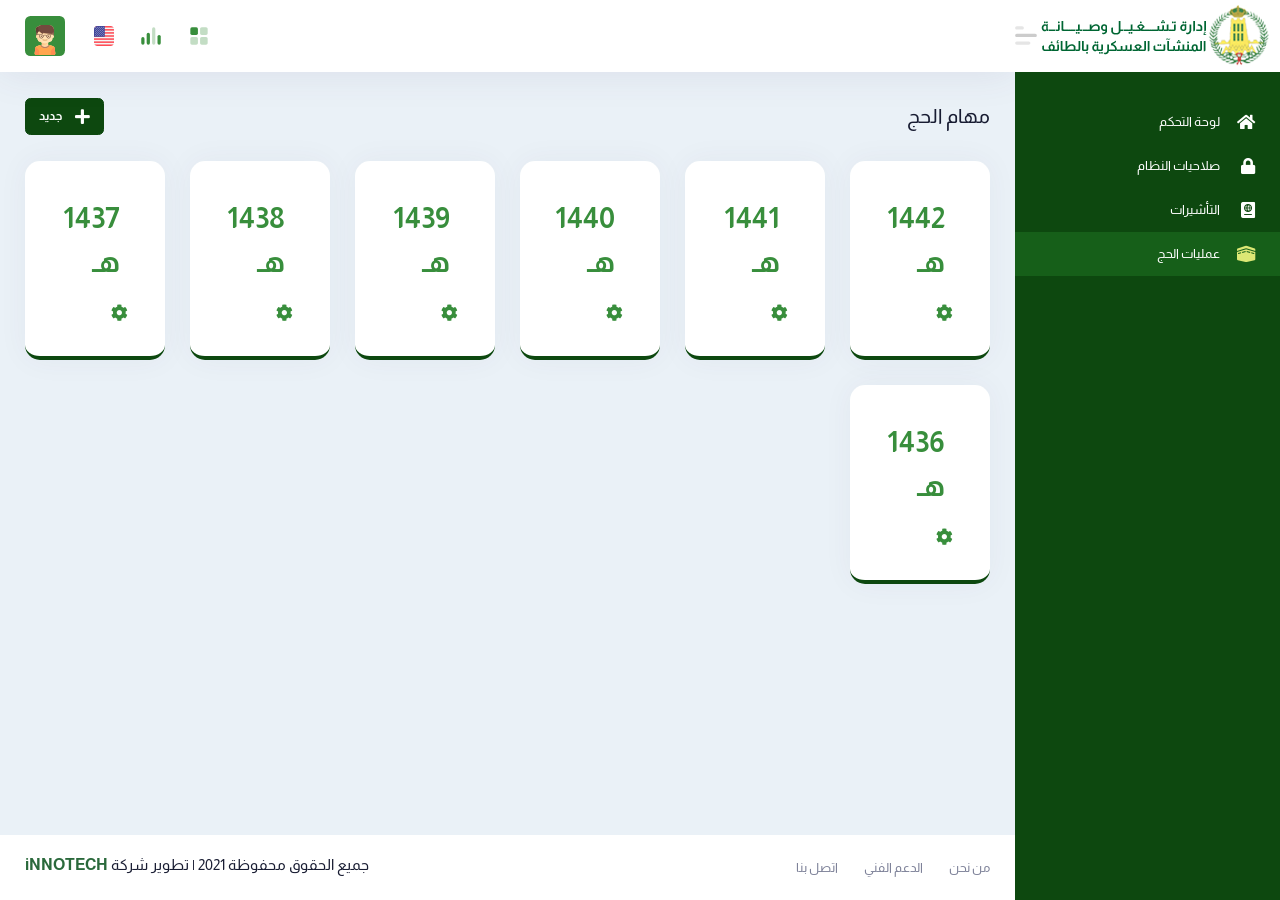
==== commit 83f97298: "Updates 13/12/2020" ====
--- a/hajj.html
+++ b/hajj.html
@@ -8,7 +8,7 @@
 		<meta name="description" content="Updates and statistics" />
 		<meta name="viewport" content="width=device-width, initial-scale=1, shrink-to-fit=no" />
 		<!--begin::Fonts-->
-		<link rel="stylesheet" href="https://fonts.googleapis.com/css?family=Poppins:300,400,500,600,700" />
+		 
 		<!--end::Fonts-->
 		<!--begin::Page Vendors Styles(used by this page)-->
 		<link href="assets/plugins/custom/fullcalendar/fullcalendar.bundle.rtl.css" rel="stylesheet" type="text/css" />
@@ -349,7 +349,7 @@
 									<!--begin::Page Heading-->
 									<div class="d-flex align-items-baseline flex-wrap mr-5">
 										<!--begin::Page Title-->
-										<h3 class="text-dark font-weight-bold my-1 mr-5">لوحة التحكم</h3>
+										<h3 class="text-dark font-weight-bold my-1 mr-5">مهام الحج</h3>
 										<!--end::Page Title-->
 									</div>
 									<!--end::Page Heading-->
@@ -358,10 +358,10 @@
 								<!--begin::Toolbar-->
 								<div class="d-flex align-items-center flex-wrap">
 									<!--begin::Daterange-->
-									<a href="#" class="btn btn-fixed-height btn-bg-white btn-text-dark-50 btn-hover-text-primary btn-icon-primary font-weight-bolder font-size-sm px-5 my-1 mr-3" id="kt_dashboard_daterangepicker" data-toggle="tooltip" title="Select dashboard daterange" data-placement="top">
-										<span class="opacity-60 font-weight-bolder mr-2" id="kt_dashboard_daterangepicker_title">Today</span>
-										<span class="font-weight-bolder" id="kt_dashboard_daterangepicker_date">Aug 16</span>
-									</a>
+									<a href="#" class="btn btn-primary font-weight-bolder font-size-sm"   data-toggle="modal" data-target="#hajjAddNew">
+										<span class="svg-icon svg-icon-md svg-icon-white">
+											 <i class="fas fa-plus"></i>
+										</span>جديد</a>
 									<!--end::Daterange-->
 									 
 									 
@@ -377,27 +377,24 @@
 								<!--begin::Dashboard-->
 								<!--begin::Row-->
 								<div class="row">
-									<div class="col-lg-4">
+									<div class="col-lg-2"> 
+
 										<!--begin::Stats Widget 1-->
-										<div class="card card-custom card-stretch gutter-b">
-											<!--begin::Header-->
-											<div class="card-header border-0 pt-6">
-												<h3 class="card-title">
-													<span class="card-label font-weight-bolder font-size-h4 text-dark-75"> </span>
-												</h3>
+										<div class="card card-custom card-stretch gutter-b hajj-card">
+
+											
+											 
+											<!--begin::Body-->
+											<div class="card-body d-flex align-items-center justify-content-between pt-7 flex-wrap">
+
+												<!--begin::label-->
+											<span class="font-weight-bolder display5 text-dark-75 py-4 pl-5 pr-5"><a href="#">1442 هـ</a></span>
+											<!--end::label-->
+ 
 												<div class="card-toolbar">
-													<div class="dropdown dropdown-inline" data-toggle="tooltip" title="Quick actions" data-placement="left">
+													<div class="dropdown dropdown-inline" data-toggle="tooltip" title="عمليات سريعة" data-placement="left">
 														<a href="#" class="btn btn-icon-primary btn-clean btn-hover-light-primary btn-sm btn-icon" data-toggle="dropdown" aria-haspopup="true" aria-expanded="false">
-															<span class="svg-icon svg-icon-lg">
-																<!--begin::Svg Icon | path:assets/media/svg/icons/Text/Dots.svg-->
-																<svg xmlns="http://www.w3.org/2000/svg" xmlns:xlink="http://www.w3.org/1999/xlink" width="24px" height="24px" viewBox="0 0 24 24" version="1.1">
-																	<g stroke="none" stroke-width="1">
-																		<rect x="14" y="9" width="6" height="6" rx="3" fill="black" />
-																		<rect x="3" y="9" width="6" height="6" rx="3" fill="black" fill-opacity="0.7" />
-																	</g>
-																</svg>
-																<!--end::Svg Icon-->
-															</span>
+															<i class="fas fa-cog"></i>
 														</a>
 														<div class="dropdown-menu dropdown-menu-md dropdown-menu-right">
 															<!--begin::Navigation-->
@@ -406,571 +403,411 @@
 																	<a href="#" class="navi-link">
 																		<span class="navi-icon">
 																			<span class="svg-icon svg-icon-md svg-icon-primary">
-																				<!--begin::Svg Icon | path:assets/media/svg/icons/Communication/Add-user.svg-->
-																				<svg xmlns="http://www.w3.org/2000/svg" xmlns:xlink="http://www.w3.org/1999/xlink" width="24px" height="24px" viewBox="0 0 24 24" version="1.1">
-																					<g stroke="none" stroke-width="1" fill="none" fill-rule="evenodd">
-																						<polygon points="0 0 24 0 24 24 0 24" />
-																						<path d="M18,8 L16,8 C15.4477153,8 15,7.55228475 15,7 C15,6.44771525 15.4477153,6 16,6 L18,6 L18,4 C18,3.44771525 18.4477153,3 19,3 C19.5522847,3 20,3.44771525 20,4 L20,6 L22,6 C22.5522847,6 23,6.44771525 23,7 C23,7.55228475 22.5522847,8 22,8 L20,8 L20,10 C20,10.5522847 19.5522847,11 19,11 C18.4477153,11 18,10.5522847 18,10 L18,8 Z M9,11 C6.790861,11 5,9.209139 5,7 C5,4.790861 6.790861,3 9,3 C11.209139,3 13,4.790861 13,7 C13,9.209139 11.209139,11 9,11 Z" fill="#000000" fill-rule="nonzero" opacity="0.3" />
-																						<path d="M0.00065168429,20.1992055 C0.388258525,15.4265159 4.26191235,13 8.98334134,13 C13.7712164,13 17.7048837,15.2931929 17.9979143,20.2 C18.0095879,20.3954741 17.9979143,21 17.2466999,21 C13.541124,21 8.03472472,21 0.727502227,21 C0.476712155,21 -0.0204617505,20.45918 0.00065168429,20.1992055 Z" fill="#000000" fill-rule="nonzero" />
-																					</g>
-																				</svg>
-																				<!--end::Svg Icon-->
+																				<i class="fas fa-plus"></i>
 																			</span>
 																		</span>
-																		<span class="navi-text">Member</span>
+																		<span class="navi-text">إضافة جديد</span>
 																	</a>
 																</li>
+																 
+																 
 																<li class="navi-item">
 																	<a href="#" class="navi-link">
 																		<span class="navi-icon">
 																			<span class="svg-icon svg-icon-md svg-icon-primary">
-																				<!--begin::Svg Icon | path:assets/media/svg/icons/Communication/Clipboard-check.svg-->
-																				<svg xmlns="http://www.w3.org/2000/svg" xmlns:xlink="http://www.w3.org/1999/xlink" width="24px" height="24px" viewBox="0 0 24 24" version="1.1">
-																					<g stroke="none" stroke-width="1" fill="none" fill-rule="evenodd">
-																						<rect x="0" y="0" width="24" height="24" />
-																						<path d="M8,3 L8,3.5 C8,4.32842712 8.67157288,5 9.5,5 L14.5,5 C15.3284271,5 16,4.32842712 16,3.5 L16,3 L18,3 C19.1045695,3 20,3.8954305 20,5 L20,21 C20,22.1045695 19.1045695,23 18,23 L6,23 C4.8954305,23 4,22.1045695 4,21 L4,5 C4,3.8954305 4.8954305,3 6,3 L8,3 Z" fill="#000000" opacity="0.3" />
-																						<path d="M10.875,15.75 C10.6354167,15.75 10.3958333,15.6541667 10.2041667,15.4625 L8.2875,13.5458333 C7.90416667,13.1625 7.90416667,12.5875 8.2875,12.2041667 C8.67083333,11.8208333 9.29375,11.8208333 9.62916667,12.2041667 L10.875,13.45 L14.0375,10.2875 C14.4208333,9.90416667 14.9958333,9.90416667 15.3791667,10.2875 C15.7625,10.6708333 15.7625,11.2458333 15.3791667,11.6291667 L11.5458333,15.4625 C11.3541667,15.6541667 11.1145833,15.75 10.875,15.75 Z" fill="#000000" />
-																						<path d="M11,2 C11,1.44771525 11.4477153,1 12,1 C12.5522847,1 13,1.44771525 13,2 L14.5,2 C14.7761424,2 15,2.22385763 15,2.5 L15,3.5 C15,3.77614237 14.7761424,4 14.5,4 L9.5,4 C9.22385763,4 9,3.77614237 9,3.5 L9,2.5 C9,2.22385763 9.22385763,2 9.5,2 L11,2 Z" fill="#000000" />
-																					</g>
-																				</svg>
-																				<!--end::Svg Icon-->
+																				 <i class="fas fa-cog"></i>
 																			</span>
 																		</span>
-																		<span class="navi-text">Contact</span>
+																		<span class="navi-text">إعدادات</span>
 																	</a>
 																</li>
-																<li class="navi-item">
-																	<a href="#" class="navi-link">
-																		<span class="navi-icon">
-																			<span class="svg-icon svg-icon-md svg-icon-primary">
-																				<!--begin::Svg Icon | path:assets/media/svg/icons/Code/Time-schedule.svg-->
-																				<svg xmlns="http://www.w3.org/2000/svg" xmlns:xlink="http://www.w3.org/1999/xlink" width="24px" height="24px" viewBox="0 0 24 24" version="1.1">
-																					<g stroke="none" stroke-width="1" fill="none" fill-rule="evenodd">
-																						<rect x="0" y="0" width="24" height="24" />
-																						<path d="M10.9630156,7.5 L11.0475062,7.5 C11.3043819,7.5 11.5194647,7.69464724 11.5450248,7.95024814 L12,12.5 L15.2480695,14.3560397 C15.403857,14.4450611 15.5,14.6107328 15.5,14.7901613 L15.5,15 C15.5,15.2109164 15.3290185,15.3818979 15.1181021,15.3818979 C15.0841582,15.3818979 15.0503659,15.3773725 15.0176181,15.3684413 L10.3986612,14.1087258 C10.1672824,14.0456225 10.0132986,13.8271186 10.0316926,13.5879956 L10.4644883,7.96165175 C10.4845267,7.70115317 10.7017474,7.5 10.9630156,7.5 Z" fill="#000000" />
-																						<path d="M7.38979581,2.8349582 C8.65216735,2.29743306 10.0413491,2 11.5,2 C17.2989899,2 22,6.70101013 22,12.5 C22,18.2989899 17.2989899,23 11.5,23 C5.70101013,23 1,18.2989899 1,12.5 C1,11.5151324 1.13559454,10.5619345 1.38913364,9.65805651 L3.31481075,10.1982117 C3.10672013,10.940064 3,11.7119264 3,12.5 C3,17.1944204 6.80557963,21 11.5,21 C16.1944204,21 20,17.1944204 20,12.5 C20,7.80557963 16.1944204,4 11.5,4 C10.54876,4 9.62236069,4.15592757 8.74872191,4.45446326 L9.93948308,5.87355717 C10.0088058,5.95617272 10.0495583,6.05898805 10.05566,6.16666224 C10.0712834,6.4423623 9.86044965,6.67852665 9.5847496,6.69415008 L4.71777931,6.96995273 C4.66931162,6.97269931 4.62070229,6.96837279 4.57348157,6.95710938 C4.30487471,6.89303938 4.13906482,6.62335149 4.20313482,6.35474463 L5.33163823,1.62361064 C5.35654118,1.51920756 5.41437908,1.4255891 5.49660017,1.35659741 C5.7081375,1.17909652 6.0235153,1.2066885 6.2010162,1.41822583 L7.38979581,2.8349582 Z" fill="#000000" opacity="0.3" />
-																					</g>
-																				</svg>
-																				<!--end::Svg Icon-->
-																			</span>
-																		</span>
-																		<span class="navi-text">Event</span>
-																		<span class="navi-link-badge">
-																			<span class="label label-light-primary label-inline font-weight-bold">new</span>
-																		</span>
-																	</a>
-																</li>
-																<li class="navi-item">
-																	<a href="#" class="navi-link">
-																		<span class="navi-icon">
-																			<span class="svg-icon svg-icon-md svg-icon-primary">
-																				<!--begin::Svg Icon | path:assets/media/svg/icons/Code/Git3.svg-->
-																				<svg xmlns="http://www.w3.org/2000/svg" xmlns:xlink="http://www.w3.org/1999/xlink" width="24px" height="24px" viewBox="0 0 24 24" version="1.1">
-																					<g stroke="none" stroke-width="1" fill="none" fill-rule="evenodd">
-																						<rect x="0" y="0" width="24" height="24" />
-																						<path d="M7,11 L15,11 C16.1045695,11 17,10.1045695 17,9 L17,8 L19,8 L19,9 C19,11.209139 17.209139,13 15,13 L7,13 L7,15 C7,15.5522847 6.55228475,16 6,16 C5.44771525,16 5,15.5522847 5,15 L5,9 C5,8.44771525 5.44771525,8 6,8 C6.55228475,8 7,8.44771525 7,9 L7,11 Z" fill="#000000" opacity="0.3" />
-																						<path d="M6,21 C7.1045695,21 8,20.1045695 8,19 C8,17.8954305 7.1045695,17 6,17 C4.8954305,17 4,17.8954305 4,19 C4,20.1045695 4.8954305,21 6,21 Z M6,23 C3.790861,23 2,21.209139 2,19 C2,16.790861 3.790861,15 6,15 C8.209139,15 10,16.790861 10,19 C10,21.209139 8.209139,23 6,23 Z" fill="#000000" fill-rule="nonzero" />
-																						<path d="M18,7 C19.1045695,7 20,6.1045695 20,5 C20,3.8954305 19.1045695,3 18,3 C16.8954305,3 16,3.8954305 16,5 C16,6.1045695 16.8954305,7 18,7 Z M18,9 C15.790861,9 14,7.209139 14,5 C14,2.790861 15.790861,1 18,1 C20.209139,1 22,2.790861 22,5 C22,7.209139 20.209139,9 18,9 Z" fill="#000000" fill-rule="nonzero" />
-																						<path d="M6,7 C7.1045695,7 8,6.1045695 8,5 C8,3.8954305 7.1045695,3 6,3 C4.8954305,3 4,3.8954305 4,5 C4,6.1045695 4.8954305,7 6,7 Z M6,9 C3.790861,9 2,7.209139 2,5 C2,2.790861 3.790861,1 6,1 C8.209139,1 10,2.790861 10,5 C10,7.209139 8.209139,9 6,9 Z" fill="#000000" fill-rule="nonzero" />
-																					</g>
-																				</svg>
-																				<!--end::Svg Icon-->
-																			</span>
-																		</span>
-																		<span class="navi-text">Task</span>
-																	</a>
-																</li>
-																<li class="navi-item">
-																	<a href="#" class="navi-link">
-																		<span class="navi-icon">
-																			<span class="svg-icon svg-icon-md svg-icon-primary">
-																				<!--begin::Svg Icon | path:assets/media/svg/icons/Code/Settings4.svg-->
-																				<svg xmlns="http://www.w3.org/2000/svg" xmlns:xlink="http://www.w3.org/1999/xlink" width="24px" height="24px" viewBox="0 0 24 24" version="1.1">
-																					<g stroke="none" stroke-width="1" fill="none" fill-rule="evenodd">
-																						<rect x="0" y="0" width="24" height="24" />
-																						<path d="M18.6225,9.75 L18.75,9.75 C19.9926407,9.75 21,10.7573593 21,12 C21,13.2426407 19.9926407,14.25 18.75,14.25 L18.6854912,14.249994 C18.4911876,14.250769 18.3158978,14.366855 18.2393549,14.5454486 C18.1556809,14.7351461 18.1942911,14.948087 18.3278301,15.0846699 L18.372535,15.129375 C18.7950334,15.5514036 19.03243,16.1240792 19.03243,16.72125 C19.03243,17.3184208 18.7950334,17.8910964 18.373125,18.312535 C17.9510964,18.7350334 17.3784208,18.97243 16.78125,18.97243 C16.1840792,18.97243 15.6114036,18.7350334 15.1896699,18.3128301 L15.1505513,18.2736469 C15.008087,18.1342911 14.7951461,18.0956809 14.6054486,18.1793549 C14.426855,18.2558978 14.310769,18.4311876 14.31,18.6225 L14.31,18.75 C14.31,19.9926407 13.3026407,21 12.06,21 C10.8173593,21 9.81,19.9926407 9.81,18.75 C9.80552409,18.4999185 9.67898539,18.3229986 9.44717599,18.2361469 C9.26485393,18.1556809 9.05191298,18.1942911 8.91533009,18.3278301 L8.870625,18.372535 C8.44859642,18.7950334 7.87592081,19.03243 7.27875,19.03243 C6.68157919,19.03243 6.10890358,18.7950334 5.68746499,18.373125 C5.26496665,17.9510964 5.02757002,17.3784208 5.02757002,16.78125 C5.02757002,16.1840792 5.26496665,15.6114036 5.68716991,15.1896699 L5.72635306,15.1505513 C5.86570889,15.008087 5.90431906,14.7951461 5.82064513,14.6054486 C5.74410223,14.426855 5.56881236,14.310769 5.3775,14.31 L5.25,14.31 C4.00735931,14.31 3,13.3026407 3,12.06 C3,10.8173593 4.00735931,9.81 5.25,9.81 C5.50008154,9.80552409 5.67700139,9.67898539 5.76385306,9.44717599 C5.84431906,9.26485393 5.80570889,9.05191298 5.67216991,8.91533009 L5.62746499,8.870625 C5.20496665,8.44859642 4.96757002,7.87592081 4.96757002,7.27875 C4.96757002,6.68157919 5.20496665,6.10890358 5.626875,5.68746499 C6.04890358,5.26496665 6.62157919,5.02757002 7.21875,5.02757002 C7.81592081,5.02757002 8.38859642,5.26496665 8.81033009,5.68716991 L8.84944872,5.72635306 C8.99191298,5.86570889 9.20485393,5.90431906 9.38717599,5.82385306 L9.49484664,5.80114977 C9.65041313,5.71688974 9.7492905,5.55401473 9.75,5.3775 L9.75,5.25 C9.75,4.00735931 10.7573593,3 12,3 C13.2426407,3 14.25,4.00735931 14.25,5.25 L14.249994,5.31450877 C14.250769,5.50881236 14.366855,5.68410223 14.552824,5.76385306 C14.7351461,5.84431906 14.948087,5.80570889 15.0846699,5.67216991 L15.129375,5.62746499 C15.5514036,5.20496665 16.1240792,4.96757002 16.72125,4.96757002 C17.3184208,4.96757002 17.8910964,5.20496665 18.312535,5.626875 C18.7350334,6.04890358 18.97243,6.62157919 18.97243,7.21875 C18.97243,7.81592081 18.7350334,8.38859642 18.3128301,8.81033009 L18.2736469,8.84944872 C18.1342911,8.99191298 18.0956809,9.20485393 18.1761469,9.38717599 L18.1988502,9.49484664 C18.2831103,9.65041313 18.4459853,9.7492905 18.6225,9.75 Z" fill="#000000" fill-rule="nonzero" opacity="0.3" />
-																						<path d="M12,15 C13.6568542,15 15,13.6568542 15,12 C15,10.3431458 13.6568542,9 12,9 C10.3431458,9 9,10.3431458 9,12 C9,13.6568542 10.3431458,15 12,15 Z" fill="#000000" />
-																					</g>
-																				</svg>
-																				<!--end::Svg Icon-->
-																			</span>
-																		</span>
-																		<span class="navi-text">Settings</span>
-																	</a>
-																</li>
-																<li class="navi-separator my-3"></li>
-																<li class="navi-item">
-																	<a href="#" class="navi-link">
-																		<span class="navi-icon">
-																			<span class="svg-icon svg-icon-md svg-icon-primary">
-																				<!--begin::Svg Icon | path:assets/media/svg/icons/Code/Info-circle.svg-->
-																				<svg xmlns="http://www.w3.org/2000/svg" xmlns:xlink="http://www.w3.org/1999/xlink" width="24px" height="24px" viewBox="0 0 24 24" version="1.1">
-																					<g stroke="none" stroke-width="1" fill="none" fill-rule="evenodd">
-																						<rect x="0" y="0" width="24" height="24" />
-																						<circle fill="#000000" opacity="0.3" cx="12" cy="12" r="10" />
-																						<rect fill="#000000" x="11" y="10" width="2" height="7" rx="1" />
-																						<rect fill="#000000" x="11" y="7" width="2" height="2" rx="1" />
-																					</g>
-																				</svg>
-																				<!--end::Svg Icon-->
-																			</span>
-																		</span>
-																		<span class="navi-text">Help</span>
-																	</a>
-																</li>
-																<li class="navi-item">
-																	<a href="#" class="navi-link">
-																		<span class="navi-icon">
-																			<span class="svg-icon svg-icon-md svg-icon-primary">
-																				<!--begin::Svg Icon | path:assets/media/svg/icons/Communication/Safe-chat.svg-->
-																				<svg xmlns="http://www.w3.org/2000/svg" xmlns:xlink="http://www.w3.org/1999/xlink" width="24px" height="24px" viewBox="0 0 24 24" version="1.1">
-																					<g stroke="none" stroke-width="1" fill="none" fill-rule="evenodd">
-																						<rect x="0" y="0" width="24" height="24" />
-																						<path d="M8,17 C8.55228475,17 9,17.4477153 9,18 L9,21 C9,21.5522847 8.55228475,22 8,22 L3,22 C2.44771525,22 2,21.5522847 2,21 L2,18 C2,17.4477153 2.44771525,17 3,17 L3,16.5 C3,15.1192881 4.11928813,14 5.5,14 C6.88071187,14 8,15.1192881 8,16.5 L8,17 Z M5.5,15 C4.67157288,15 4,15.6715729 4,16.5 L4,17 L7,17 L7,16.5 C7,15.6715729 6.32842712,15 5.5,15 Z" fill="#000000" opacity="0.3" />
-																						<path d="M2,11.8650466 L2,6 C2,4.34314575 3.34314575,3 5,3 L19,3 C20.6568542,3 22,4.34314575 22,6 L22,15 C22,15.0032706 21.9999948,15.0065399 21.9999843,15.009808 L22.0249378,15 L22.0249378,19.5857864 C22.0249378,20.1380712 21.5772226,20.5857864 21.0249378,20.5857864 C20.7597213,20.5857864 20.5053674,20.4804296 20.317831,20.2928932 L18.0249378,18 L12.9835977,18 C12.7263047,14.0909841 9.47412135,11 5.5,11 C4.23590829,11 3.04485894,11.3127315 2,11.8650466 Z M6,7 C5.44771525,7 5,7.44771525 5,8 C5,8.55228475 5.44771525,9 6,9 L15,9 C15.5522847,9 16,8.55228475 16,8 C16,7.44771525 15.5522847,7 15,7 L6,7 Z" fill="#000000" />
-																					</g>
-																				</svg>
-																				<!--end::Svg Icon-->
-																			</span>
-																		</span>
-																		<span class="navi-text">Privacy</span>
-																		<span class="navi-link-badge">
-																			<span class="label label-light-danger label-rounded font-weight-bold">5</span>
-																		</span>
-																	</a>
-																</li>
+																 
 															</ul>
 															<!--end::Navigation-->
 														</div>
 													</div>
 												</div>
-											</div>
-											<!--end::Header-->
-											<!--begin::Body-->
-											<div class="card-body d-flex align-items-center justify-content-between pt-7 flex-wrap">
-												<!--begin::label-->
-												<span class="font-weight-bolder display5 text-dark-75 py-4 pl-5 pr-5">1440 هـ</span>
-												<!--end::label-->
+
+												
+ 
+												
 												 
 											</div>
 											<!--end::Body-->
 										</div>
 										<!--end::Stats Widget 1-->
 									</div>
-									<div class="col-lg-4">
-										<!--begin::Stats Widget 2-->
-										<div class="card card-custom card-stretch gutter-b">
-											<!--begin::Header-->
-											<div class="card-header border-0 pt-6">
-												<h3 class="card-title">
-													<span class="card-label font-weight-bolder font-size-h4 text-dark-75">الإحصاء الثاني</span>
-												</h3>
+
+									<div class="col-lg-2"> 
+
+										<!--begin::Stats Widget 1-->
+										<div class="card card-custom card-stretch gutter-b hajj-card">
+
+											
+											 
+											<!--begin::Body-->
+											<div class="card-body d-flex align-items-center justify-content-between pt-7 flex-wrap">
+
+												<!--begin::label-->
+											<span class="font-weight-bolder display5 text-dark-75 py-4 pl-5 pr-5"><a href="#">1441 هـ</a></span>
+											<!--end::label-->
+ 
+												<div class="card-toolbar">
+													<div class="dropdown dropdown-inline" data-toggle="tooltip" title="عمليات سريعة" data-placement="left">
+														<a href="#" class="btn btn-icon-primary btn-clean btn-hover-light-primary btn-sm btn-icon" data-toggle="dropdown" aria-haspopup="true" aria-expanded="false">
+															<i class="fas fa-cog"></i>
+														</a>
+														<div class="dropdown-menu dropdown-menu-md dropdown-menu-right">
+															<!--begin::Navigation-->
+															<ul class="navi navi-hover py-5">
+																<li class="navi-item">
+																	<a href="#" class="navi-link">
+																		<span class="navi-icon">
+																			<span class="svg-icon svg-icon-md svg-icon-primary">
+																				<i class="fas fa-plus"></i>
+																			</span>
+																		</span>
+																		<span class="navi-text">إضافة جديد</span>
+																	</a>
+																</li>
+																 
+																 
+																<li class="navi-item">
+																	<a href="#" class="navi-link">
+																		<span class="navi-icon">
+																			<span class="svg-icon svg-icon-md svg-icon-primary">
+																				 <i class="fas fa-cog"></i>
+																			</span>
+																		</span>
+																		<span class="navi-text">إعدادات</span>
+																	</a>
+																</li>
+																 
+															</ul>
+															<!--end::Navigation-->
+														</div>
+													</div>
+												</div>
+
+												
+ 
+												
 												 
 											</div>
-											<!--end::Header-->
+											<!--end::Body-->
+										</div>
+										<!--end::Stats Widget 1-->
+									</div>
+
+									<div class="col-lg-2"> 
+
+										<!--begin::Stats Widget 1-->
+										<div class="card card-custom card-stretch gutter-b hajj-card">
+
+											
+											 
 											<!--begin::Body-->
 											<div class="card-body d-flex align-items-center justify-content-between pt-7 flex-wrap">
-												<!--begin::Label-->
-												<span class="font-weight-bolder display5 text-dark-75 pl-5 pr-10">456</span>
-												<!--end::Label-->
-												<!--begin::Visuals-->
-												<div class="d-flex align-items-center justify-content-between">
-													<!--begin::legends-->
-													<div class="d-flex flex-column mr-4">
-														<!--begin::legend-->
-														<div class="legend d-flex align-items-center py-1">
-															<span class="label label-dark-50 label-dot mr-2"></span>
-															<span class="font-weight-bolder font-size-lg text-muted">سعوديون</span>
+
+												<!--begin::label-->
+											<span class="font-weight-bolder display5 text-dark-75 py-4 pl-5 pr-5"><a href="#">1440 هـ</a></span>
+											<!--end::label-->
+ 
+												<div class="card-toolbar">
+													<div class="dropdown dropdown-inline" data-toggle="tooltip" title="عمليات سريعة" data-placement="left">
+														<a href="#" class="btn btn-icon-primary btn-clean btn-hover-light-primary btn-sm btn-icon" data-toggle="dropdown" aria-haspopup="true" aria-expanded="false">
+															<i class="fas fa-cog"></i>
+														</a>
+														<div class="dropdown-menu dropdown-menu-md dropdown-menu-right">
+															<!--begin::Navigation-->
+															<ul class="navi navi-hover py-5">
+																<li class="navi-item">
+																	<a href="#" class="navi-link">
+																		<span class="navi-icon">
+																			<span class="svg-icon svg-icon-md svg-icon-primary">
+																				<i class="fas fa-plus"></i>
+																			</span>
+																		</span>
+																		<span class="navi-text">إضافة جديد</span>
+																	</a>
+																</li>
+																 
+																 
+																<li class="navi-item">
+																	<a href="#" class="navi-link">
+																		<span class="navi-icon">
+																			<span class="svg-icon svg-icon-md svg-icon-primary">
+																				 <i class="fas fa-cog"></i>
+																			</span>
+																		</span>
+																		<span class="navi-text">إعدادات</span>
+																	</a>
+																</li>
+																 
+															</ul>
+															<!--end::Navigation-->
 														</div>
-														<!--end::legend-->
-														<!--begin::legend-->
-														<div class="legend d-flex align-items-center py-1">
-															<span class="label label-dark-75 label-dot mr-2"></span>
-															<span class="font-weight-bolder font-size-lg text-muted">عرب</span>
-														</div>
-														<!--end::legend-->
-														<!--begin::legend-->
-														<div class="legend d-flex align-items-center py-1">
-															<span class="label label-dot label-primary mr-2"></span>
-															<span class="font-weight-bolder font-size-lg text-muted">أجانب</span>
-														</div>
-														<!--end::legend-->
 													</div>
-													<!--end::legends-->
-													<!--begin::Chart-->
-													<div class="d-flex flex-center position-relative">
-														<div class="font-weight-bolder font-size-h5 text-muted position-absolute">456</div>
-														<canvas id="kt_stats_widget_2_chart" style="height: 110px; width: 110px;"></canvas>
-													</div>
-													<!--end::Chart-->
 												</div>
-												<!--end::Visuals-->
+
+												
+ 
+												
+												 
 											</div>
 											<!--end::Body-->
 										</div>
-										<!--end::Stats Widget 2-->
-									</div>
-									<div class="col-lg-4">
-										<!--begin::Stats Widget 3-->
-										<div class="card card-custom card-stretch gutter-b">
-											<!--begin::Header-->
-											<div class="card-header border-0 pt-6">
-												<h3 class="card-title">
-													<span class="card-label font-weight-bolder font-size-h4 text-dark-75">الإحصاء الثالث</span>
-												</h3>
+										<!--end::Stats Widget 1-->
+									</div>
+
+									<div class="col-lg-2"> 
+
+										<!--begin::Stats Widget 1-->
+										<div class="card card-custom card-stretch gutter-b hajj-card">
+
+											
+											 
+											<!--begin::Body-->
+											<div class="card-body d-flex align-items-center justify-content-between pt-7 flex-wrap">
+
+												<!--begin::label-->
+											<span class="font-weight-bolder display5 text-dark-75 py-4 pl-5 pr-5"><a href="#">1439 هـ</a></span>
+											<!--end::label-->
+ 
+												<div class="card-toolbar">
+													<div class="dropdown dropdown-inline" data-toggle="tooltip" title="عمليات سريعة" data-placement="left">
+														<a href="#" class="btn btn-icon-primary btn-clean btn-hover-light-primary btn-sm btn-icon" data-toggle="dropdown" aria-haspopup="true" aria-expanded="false">
+															<i class="fas fa-cog"></i>
+														</a>
+														<div class="dropdown-menu dropdown-menu-md dropdown-menu-right">
+															<!--begin::Navigation-->
+															<ul class="navi navi-hover py-5">
+																<li class="navi-item">
+																	<a href="#" class="navi-link">
+																		<span class="navi-icon">
+																			<span class="svg-icon svg-icon-md svg-icon-primary">
+																				<i class="fas fa-plus"></i>
+																			</span>
+																		</span>
+																		<span class="navi-text">إضافة جديد</span>
+																	</a>
+																</li>
+																 
+																 
+																<li class="navi-item">
+																	<a href="#" class="navi-link">
+																		<span class="navi-icon">
+																			<span class="svg-icon svg-icon-md svg-icon-primary">
+																				 <i class="fas fa-cog"></i>
+																			</span>
+																		</span>
+																		<span class="navi-text">إعدادات</span>
+																	</a>
+																</li>
+																 
+															</ul>
+															<!--end::Navigation-->
+														</div>
+													</div>
+												</div>
+
+												
+ 
+												
 												 
 											</div>
-											<!--end::Header-->
+											<!--end::Body-->
+										</div>
+										<!--end::Stats Widget 1-->
+									</div>
+
+									<div class="col-lg-2"> 
+
+										<!--begin::Stats Widget 1-->
+										<div class="card card-custom card-stretch gutter-b hajj-card">
+
+											
+											 
 											<!--begin::Body-->
 											<div class="card-body d-flex align-items-center justify-content-between pt-7 flex-wrap">
+
 												<!--begin::label-->
-												<span class="font-weight-bolder display5 text-dark-75 pl-5 pr-10">789</span>
-												<!--end::label-->
-												<!--begin::Chart-->
-												<div id="kt_stats_widget_3_chart" class="w-200px"></div>
-												<!--end::Chart-->
+											<span class="font-weight-bolder display5 text-dark-75 py-4 pl-5 pr-5"><a href="#">1438 هـ</a></span>
+											<!--end::label-->
+ 
+												<div class="card-toolbar">
+													<div class="dropdown dropdown-inline" data-toggle="tooltip" title="عمليات سريعة" data-placement="left">
+														<a href="#" class="btn btn-icon-primary btn-clean btn-hover-light-primary btn-sm btn-icon" data-toggle="dropdown" aria-haspopup="true" aria-expanded="false">
+															<i class="fas fa-cog"></i>
+														</a>
+														<div class="dropdown-menu dropdown-menu-md dropdown-menu-right">
+															<!--begin::Navigation-->
+															<ul class="navi navi-hover py-5">
+																<li class="navi-item">
+																	<a href="#" class="navi-link">
+																		<span class="navi-icon">
+																			<span class="svg-icon svg-icon-md svg-icon-primary">
+																				<i class="fas fa-plus"></i>
+																			</span>
+																		</span>
+																		<span class="navi-text">إضافة جديد</span>
+																	</a>
+																</li>
+																 
+																 
+																<li class="navi-item">
+																	<a href="#" class="navi-link">
+																		<span class="navi-icon">
+																			<span class="svg-icon svg-icon-md svg-icon-primary">
+																				 <i class="fas fa-cog"></i>
+																			</span>
+																		</span>
+																		<span class="navi-text">إعدادات</span>
+																	</a>
+																</li>
+																 
+															</ul>
+															<!--end::Navigation-->
+														</div>
+													</div>
+												</div>
+
+												
+ 
+												
+												 
 											</div>
 											<!--end::Body-->
 										</div>
-										<!--end::Stats Widget 3-->
-									</div>
+										<!--end::Stats Widget 1-->
+									</div>
+
+									<div class="col-lg-2"> 
+
+										<!--begin::Stats Widget 1-->
+										<div class="card card-custom card-stretch gutter-b hajj-card">
+
+											
+											 
+											<!--begin::Body-->
+											<div class="card-body d-flex align-items-center justify-content-between pt-7 flex-wrap">
+
+												<!--begin::label-->
+											<span class="font-weight-bolder display5 text-dark-75 py-4 pl-5 pr-5"><a href="#">1437 هـ</a></span>
+											<!--end::label-->
+ 
+												<div class="card-toolbar">
+													<div class="dropdown dropdown-inline" data-toggle="tooltip" title="عمليات سريعة" data-placement="left">
+														<a href="#" class="btn btn-icon-primary btn-clean btn-hover-light-primary btn-sm btn-icon" data-toggle="dropdown" aria-haspopup="true" aria-expanded="false">
+															<i class="fas fa-cog"></i>
+														</a>
+														<div class="dropdown-menu dropdown-menu-md dropdown-menu-right">
+															<!--begin::Navigation-->
+															<ul class="navi navi-hover py-5">
+																<li class="navi-item">
+																	<a href="#" class="navi-link">
+																		<span class="navi-icon">
+																			<span class="svg-icon svg-icon-md svg-icon-primary">
+																				<i class="fas fa-plus"></i>
+																			</span>
+																		</span>
+																		<span class="navi-text">إضافة جديد</span>
+																	</a>
+																</li>
+																 
+																 
+																<li class="navi-item">
+																	<a href="#" class="navi-link">
+																		<span class="navi-icon">
+																			<span class="svg-icon svg-icon-md svg-icon-primary">
+																				 <i class="fas fa-cog"></i>
+																			</span>
+																		</span>
+																		<span class="navi-text">إعدادات</span>
+																	</a>
+																</li>
+																 
+															</ul>
+															<!--end::Navigation-->
+														</div>
+													</div>
+												</div>
+
+												
+ 
+												
+												 
+											</div>
+											<!--end::Body-->
+										</div>
+										<!--end::Stats Widget 1-->
+									</div>
+
+									<div class="col-lg-2"> 
+
+										<!--begin::Stats Widget 1-->
+										<div class="card card-custom card-stretch gutter-b hajj-card">
+
+											
+											 
+											<!--begin::Body-->
+											<div class="card-body d-flex align-items-center justify-content-between pt-7 flex-wrap">
+
+												<!--begin::label-->
+											<span class="font-weight-bolder display5 text-dark-75 py-4 pl-5 pr-5"><a href="#">1436 هـ</a></span>
+											<!--end::label-->
+ 
+												<div class="card-toolbar">
+													<div class="dropdown dropdown-inline" data-toggle="tooltip" title="عمليات سريعة" data-placement="left">
+														<a href="#" class="btn btn-icon-primary btn-clean btn-hover-light-primary btn-sm btn-icon" data-toggle="dropdown" aria-haspopup="true" aria-expanded="false">
+															<i class="fas fa-cog"></i>
+														</a>
+														<div class="dropdown-menu dropdown-menu-md dropdown-menu-right">
+															<!--begin::Navigation-->
+															<ul class="navi navi-hover py-5">
+																<li class="navi-item">
+																	<a href="#" class="navi-link">
+																		<span class="navi-icon">
+																			<span class="svg-icon svg-icon-md svg-icon-primary">
+																				<i class="fas fa-plus"></i>
+																			</span>
+																		</span>
+																		<span class="navi-text">إضافة جديد</span>
+																	</a>
+																</li>
+																 
+																 
+																<li class="navi-item">
+																	<a href="#" class="navi-link">
+																		<span class="navi-icon">
+																			<span class="svg-icon svg-icon-md svg-icon-primary">
+																				 <i class="fas fa-cog"></i>
+																			</span>
+																		</span>
+																		<span class="navi-text">إعدادات</span>
+																	</a>
+																</li>
+																 
+															</ul>
+															<!--end::Navigation-->
+														</div>
+													</div>
+												</div>
+
+												
+ 
+												
+												 
+											</div>
+											<!--end::Body-->
+										</div>
+										<!--end::Stats Widget 1-->
+									</div>
+									 
 								</div>
 								<!--end::Row-->
 								 
 								 
-								<!--begin::Table Widget 6-->
-								<div class="card card-custom gutter-b">
-									<!--begin::Header-->
-									<div class="card-header border-0 py-5">
-										<h3 class="card-title align-items-start flex-column">
-											<span class="card-label font-weight-bold font-size-h4 text-dark-75">أحدث إضافات الموظفين</span>
-											 
-										</h3>
-										<div class="card-toolbar">
-											<a href="#" class="btn btn-primary font-weight-bolder font-size-sm">
-											<span class="svg-icon svg-icon-md svg-icon-white">
-												<!--begin::Svg Icon | path:assets/media/svg/icons/Communication/Add-user.svg-->
-												<svg xmlns="http://www.w3.org/2000/svg" xmlns:xlink="http://www.w3.org/1999/xlink" width="24px" height="24px" viewBox="0 0 24 24" version="1.1">
-													<g stroke="none" stroke-width="1" fill="none" fill-rule="evenodd">
-														<polygon points="0 0 24 0 24 24 0 24" />
-														<path d="M18,8 L16,8 C15.4477153,8 15,7.55228475 15,7 C15,6.44771525 15.4477153,6 16,6 L18,6 L18,4 C18,3.44771525 18.4477153,3 19,3 C19.5522847,3 20,3.44771525 20,4 L20,6 L22,6 C22.5522847,6 23,6.44771525 23,7 C23,7.55228475 22.5522847,8 22,8 L20,8 L20,10 C20,10.5522847 19.5522847,11 19,11 C18.4477153,11 18,10.5522847 18,10 L18,8 Z M9,11 C6.790861,11 5,9.209139 5,7 C5,4.790861 6.790861,3 9,3 C11.209139,3 13,4.790861 13,7 C13,9.209139 11.209139,11 9,11 Z" fill="#000000" fill-rule="nonzero" opacity="0.3" />
-														<path d="M0.00065168429,20.1992055 C0.388258525,15.4265159 4.26191235,13 8.98334134,13 C13.7712164,13 17.7048837,15.2931929 17.9979143,20.2 C18.0095879,20.3954741 17.9979143,21 17.2466999,21 C13.541124,21 8.03472472,21 0.727502227,21 C0.476712155,21 -0.0204617505,20.45918 0.00065168429,20.1992055 Z" fill="#000000" fill-rule="nonzero" />
-													</g>
-												</svg>
-												<!--end::Svg Icon-->
-											</span>موظف جديد</a>
-										</div>
-									</div>
-									<!--end::Header-->
-									<!--begin::Body-->
-									<div class="card-body py-0">
-										<!--begin::Table-->
-										<div class="table-responsive">
-											<table class="table table-borderless table-head-custom table-vertical-center" id="kt_advance_table_widget_1">
-												<thead>
-													<tr class="text-left">
-														<th class="p-0 w-50px"></th>
-														<th class="p-0 min-w-200px"></th>
-														<th class="p-0 min-w-100px"></th>
-														<th class="p-0 min-w-180px"></th>
-														<th class="p-0 min-w-200px"></th>
-														<th class="p-0 min-w-100px"></th>
-													</tr>
-												</thead>
-												<tbody>
-													<tr>
-														<td class="pr-0 py-4">
-															<div class="symbol symbol-45 flex-shrink-0 mr-5 mt-1">
-																<img alt="Pic" src="assets/media/users/150-5.jpg" />
-															</div>
-														</td>
-														<td class="pl-0">
-															<a href="#" class="text-dark-75 font-weight-bolder text-hover-primary mb-1 font-size-lg">اسم الموظف</a>
-															<span class="text-muted font-weight-bold d-block">اسم التخصص والمهنة</span>
-														</td>
-														<td class="text-right">
-															<span class="text-dark-75 font-weight-bolder d-block font-size-lg">الدرجة الوظيفية</span>
-															 
-														</td>
-														<td class="text-right pr-lg-25 pr-15">
-															<span class="text-muted font-weight-500">اسم القسم الأول</span>
-														</td>
-														<td class="">
-															<div class="d-flex flex-column w-100 mr-2">
-																<div class="d-flex align-items-center justify-content-between mb-2">
-																	<span class="text-muted mr-2 font-size-sm font-weight-bolder">79%</span>
-																	<span class="text-muted font-size-sm font-weight-bold">التقدم</span>
-																</div>
-																<div class="progress progress-xs w-100">
-																	<div class="progress-bar bg-primary" role="progressbar" style="width: 79%;" aria-valuenow="50" aria-valuemin="0" aria-valuemax="100"></div>
-																</div>
-															</div>
-														</td>
-														<td class="pr-0 text-right">
-															<a href="#" class="btn btn-icon btn-light btn-hover-primary btn-sm mx-3">
-																<span class="svg-icon svg-icon-md svg-icon-primary">
-																	<!--begin::Svg Icon | path:assets/media/svg/icons/Communication/Write.svg-->
-																	<svg xmlns="http://www.w3.org/2000/svg" xmlns:xlink="http://www.w3.org/1999/xlink" width="24px" height="24px" viewBox="0 0 24 24" version="1.1">
-																		<g stroke="none" stroke-width="1" fill="none" fill-rule="evenodd">
-																			<rect x="0" y="0" width="24" height="24" />
-																			<path d="M12.2674799,18.2323597 L12.0084872,5.45852451 C12.0004303,5.06114792 12.1504154,4.6768183 12.4255037,4.38993949 L15.0030167,1.70195304 L17.5910752,4.40093695 C17.8599071,4.6812911 18.0095067,5.05499603 18.0083938,5.44341307 L17.9718262,18.2062508 C17.9694575,19.0329966 17.2985816,19.701953 16.4718324,19.701953 L13.7671717,19.701953 C12.9505952,19.701953 12.2840328,19.0487684 12.2674799,18.2323597 Z" fill="#000000" fill-rule="nonzero" transform="translate(14.701953, 10.701953) rotate(-135.000000) translate(-14.701953, -10.701953)" />
-																			<path d="M12.9,2 C13.4522847,2 13.9,2.44771525 13.9,3 C13.9,3.55228475 13.4522847,4 12.9,4 L6,4 C4.8954305,4 4,4.8954305 4,6 L4,18 C4,19.1045695 4.8954305,20 6,20 L18,20 C19.1045695,20 20,19.1045695 20,18 L20,13 C20,12.4477153 20.4477153,12 21,12 C21.5522847,12 22,12.4477153 22,13 L22,18 C22,20.209139 20.209139,22 18,22 L6,22 C3.790861,22 2,20.209139 2,18 L2,6 C2,3.790861 3.790861,2 6,2 L12.9,2 Z" fill="#000000" fill-rule="nonzero" opacity="0.3" />
-																		</g>
-																	</svg>
-																	<!--end::Svg Icon-->
-																</span>
-															</a>
-															<a href="#" class="btn btn-icon btn-light btn-hover-primary btn-sm">
-																<span class="svg-icon svg-icon-md svg-icon-primary">
-																	<!--begin::Svg Icon | path:assets/media/svg/icons/General/Trash.svg-->
-																	<svg xmlns="http://www.w3.org/2000/svg" xmlns:xlink="http://www.w3.org/1999/xlink" width="24px" height="24px" viewBox="0 0 24 24" version="1.1">
-																		<g stroke="none" stroke-width="1" fill="none" fill-rule="evenodd">
-																			<rect x="0" y="0" width="24" height="24" />
-																			<path d="M6,8 L6,20.5 C6,21.3284271 6.67157288,22 7.5,22 L16.5,22 C17.3284271,22 18,21.3284271 18,20.5 L18,8 L6,8 Z" fill="#000000" fill-rule="nonzero" />
-																			<path d="M14,4.5 L14,4 C14,3.44771525 13.5522847,3 13,3 L11,3 C10.4477153,3 10,3.44771525 10,4 L10,4.5 L5.5,4.5 C5.22385763,4.5 5,4.72385763 5,5 L5,5.5 C5,5.77614237 5.22385763,6 5.5,6 L18.5,6 C18.7761424,6 19,5.77614237 19,5.5 L19,5 C19,4.72385763 18.7761424,4.5 18.5,4.5 L14,4.5 Z" fill="#000000" opacity="0.3" />
-																		</g>
-																	</svg>
-																	<!--end::Svg Icon-->
-																</span>
-															</a>
-														</td>
-													</tr>
-													<tr>
-														<td class="pr-0 py-4">
-															<div class="symbol symbol-45 symbol-light-info flex-shrink-0 mr-5">
-																<span class="symbol-label font-weight-bolder font-size-lg">AH</span>
-															</div>
-														</td>
-														<td class="pl-0">
-															<a href="#" class="text-dark-75 font-weight-bolder text-hover-primary mb-1 font-size-lg">اسم الموظف</a>
-															<span class="text-muted font-weight-bold d-block">اسم التخصص والمهنة</span>
-														</td>
-														<td class="text-right">
-															<span class="text-dark-75 font-weight-bolder d-block font-size-lg">الدرجة الوظيفية</span>
-															 
-														</td>
-														<td class="text-right pr-lg-25 pr-15">
-															<span class="text-muted font-weight-500">اسم القسم الثاني</span>
-														</td>
-														<td>
-															<div class="d-flex flex-column w-100 mr-2">
-																<div class="d-flex align-items-center justify-content-between mb-2">
-																	<span class="text-muted mr-2 font-size-sm font-weight-bolder">65%</span>
-																	<span class="text-muted font-size-sm font-weight-bold">التقدم</span>
-																</div>
-																<div class="progress progress-xs w-100">
-																	<div class="progress-bar bg-primary" role="progressbar" style="width: 65%;" aria-valuenow="50" aria-valuemin="0" aria-valuemax="100"></div>
-																</div>
-															</div>
-														</td>
-														<td class="pr-0 text-right">
-															<a href="#" class="btn btn-icon btn-light btn-hover-primary btn-sm mx-3">
-																<span class="svg-icon svg-icon-md svg-icon-primary">
-																	<!--begin::Svg Icon | path:assets/media/svg/icons/Communication/Write.svg-->
-																	<svg xmlns="http://www.w3.org/2000/svg" xmlns:xlink="http://www.w3.org/1999/xlink" width="24px" height="24px" viewBox="0 0 24 24" version="1.1">
-																		<g stroke="none" stroke-width="1" fill="none" fill-rule="evenodd">
-																			<rect x="0" y="0" width="24" height="24" />
-																			<path d="M12.2674799,18.2323597 L12.0084872,5.45852451 C12.0004303,5.06114792 12.1504154,4.6768183 12.4255037,4.38993949 L15.0030167,1.70195304 L17.5910752,4.40093695 C17.8599071,4.6812911 18.0095067,5.05499603 18.0083938,5.44341307 L17.9718262,18.2062508 C17.9694575,19.0329966 17.2985816,19.701953 16.4718324,19.701953 L13.7671717,19.701953 C12.9505952,19.701953 12.2840328,19.0487684 12.2674799,18.2323597 Z" fill="#000000" fill-rule="nonzero" transform="translate(14.701953, 10.701953) rotate(-135.000000) translate(-14.701953, -10.701953)" />
-																			<path d="M12.9,2 C13.4522847,2 13.9,2.44771525 13.9,3 C13.9,3.55228475 13.4522847,4 12.9,4 L6,4 C4.8954305,4 4,4.8954305 4,6 L4,18 C4,19.1045695 4.8954305,20 6,20 L18,20 C19.1045695,20 20,19.1045695 20,18 L20,13 C20,12.4477153 20.4477153,12 21,12 C21.5522847,12 22,12.4477153 22,13 L22,18 C22,20.209139 20.209139,22 18,22 L6,22 C3.790861,22 2,20.209139 2,18 L2,6 C2,3.790861 3.790861,2 6,2 L12.9,2 Z" fill="#000000" fill-rule="nonzero" opacity="0.3" />
-																		</g>
-																	</svg>
-																	<!--end::Svg Icon-->
-																</span>
-															</a>
-															<a href="#" class="btn btn-icon btn-light btn-hover-primary btn-sm">
-																<span class="svg-icon svg-icon-md svg-icon-primary">
-																	<!--begin::Svg Icon | path:assets/media/svg/icons/General/Trash.svg-->
-																	<svg xmlns="http://www.w3.org/2000/svg" xmlns:xlink="http://www.w3.org/1999/xlink" width="24px" height="24px" viewBox="0 0 24 24" version="1.1">
-																		<g stroke="none" stroke-width="1" fill="none" fill-rule="evenodd">
-																			<rect x="0" y="0" width="24" height="24" />
-																			<path d="M6,8 L6,20.5 C6,21.3284271 6.67157288,22 7.5,22 L16.5,22 C17.3284271,22 18,21.3284271 18,20.5 L18,8 L6,8 Z" fill="#000000" fill-rule="nonzero" />
-																			<path d="M14,4.5 L14,4 C14,3.44771525 13.5522847,3 13,3 L11,3 C10.4477153,3 10,3.44771525 10,4 L10,4.5 L5.5,4.5 C5.22385763,4.5 5,4.72385763 5,5 L5,5.5 C5,5.77614237 5.22385763,6 5.5,6 L18.5,6 C18.7761424,6 19,5.77614237 19,5.5 L19,5 C19,4.72385763 18.7761424,4.5 18.5,4.5 L14,4.5 Z" fill="#000000" opacity="0.3" />
-																		</g>
-																	</svg>
-																	<!--end::Svg Icon-->
-																</span>
-															</a>
-														</td>
-													</tr>
-													<tr>
-														<td class="pr-0 py-5">
-															<div class="symbol symbol-45 symbol-light-success flex-shrink-0 mr-5">
-																<span class="symbol-label font-weight-bolder font-size-lg">SC</span>
-															</div>
-														</td>
-														<td class="pl-0">
-															<a href="#" class="text-dark-75 font-weight-bolder text-hover-primary mb-1 font-size-lg">اسم الموظف</a>
-															<span class="text-muted font-weight-bold d-block">اسم التخصص والمهنة</span>
-														</td>
-														<td class="text-right">
-															<span class="text-dark-75 font-weight-bolder d-block font-size-lg">الدرجة الوظيفية</span>
-															 
-														</td>
-														<td class="text-right pr-lg-25 pr-15">
-															<span class="text-muted font-weight-500">اسم القسم الثالث</span>
-														</td>
-														<td>
-															<div class="d-flex flex-column w-100 mr-2">
-																<div class="d-flex align-items-center justify-content-between mb-2">
-																	<span class="text-muted mr-2 font-size-sm font-weight-bolder">84%</span>
-																	<span class="text-muted font-size-sm font-weight-bold">التقدم</span>
-																</div>
-																<div class="progress progress-xs w-100">
-																	<div class="progress-bar bg-primary" role="progressbar" style="width: 84%;" aria-valuenow="50" aria-valuemin="0" aria-valuemax="100"></div>
-																</div>
-															</div>
-														</td>
-														<td class="pr-0 text-right">
-															<a href="#" class="btn btn-icon btn-light btn-hover-primary btn-sm mx-3">
-																<span class="svg-icon svg-icon-md svg-icon-primary">
-																	<!--begin::Svg Icon | path:assets/media/svg/icons/Communication/Write.svg-->
-																	<svg xmlns="http://www.w3.org/2000/svg" xmlns:xlink="http://www.w3.org/1999/xlink" width="24px" height="24px" viewBox="0 0 24 24" version="1.1">
-																		<g stroke="none" stroke-width="1" fill="none" fill-rule="evenodd">
-																			<rect x="0" y="0" width="24" height="24" />
-																			<path d="M12.2674799,18.2323597 L12.0084872,5.45852451 C12.0004303,5.06114792 12.1504154,4.6768183 12.4255037,4.38993949 L15.0030167,1.70195304 L17.5910752,4.40093695 C17.8599071,4.6812911 18.0095067,5.05499603 18.0083938,5.44341307 L17.9718262,18.2062508 C17.9694575,19.0329966 17.2985816,19.701953 16.4718324,19.701953 L13.7671717,19.701953 C12.9505952,19.701953 12.2840328,19.0487684 12.2674799,18.2323597 Z" fill="#000000" fill-rule="nonzero" transform="translate(14.701953, 10.701953) rotate(-135.000000) translate(-14.701953, -10.701953)" />
-																			<path d="M12.9,2 C13.4522847,2 13.9,2.44771525 13.9,3 C13.9,3.55228475 13.4522847,4 12.9,4 L6,4 C4.8954305,4 4,4.8954305 4,6 L4,18 C4,19.1045695 4.8954305,20 6,20 L18,20 C19.1045695,20 20,19.1045695 20,18 L20,13 C20,12.4477153 20.4477153,12 21,12 C21.5522847,12 22,12.4477153 22,13 L22,18 C22,20.209139 20.209139,22 18,22 L6,22 C3.790861,22 2,20.209139 2,18 L2,6 C2,3.790861 3.790861,2 6,2 L12.9,2 Z" fill="#000000" fill-rule="nonzero" opacity="0.3" />
-																		</g>
-																	</svg>
-																	<!--end::Svg Icon-->
-																</span>
-															</a>
-															<a href="#" class="btn btn-icon btn-light btn-hover-primary btn-sm">
-																<span class="svg-icon svg-icon-md svg-icon-primary">
-																	<!--begin::Svg Icon | path:assets/media/svg/icons/General/Trash.svg-->
-																	<svg xmlns="http://www.w3.org/2000/svg" xmlns:xlink="http://www.w3.org/1999/xlink" width="24px" height="24px" viewBox="0 0 24 24" version="1.1">
-																		<g stroke="none" stroke-width="1" fill="none" fill-rule="evenodd">
-																			<rect x="0" y="0" width="24" height="24" />
-																			<path d="M6,8 L6,20.5 C6,21.3284271 6.67157288,22 7.5,22 L16.5,22 C17.3284271,22 18,21.3284271 18,20.5 L18,8 L6,8 Z" fill="#000000" fill-rule="nonzero" />
-																			<path d="M14,4.5 L14,4 C14,3.44771525 13.5522847,3 13,3 L11,3 C10.4477153,3 10,3.44771525 10,4 L10,4.5 L5.5,4.5 C5.22385763,4.5 5,4.72385763 5,5 L5,5.5 C5,5.77614237 5.22385763,6 5.5,6 L18.5,6 C18.7761424,6 19,5.77614237 19,5.5 L19,5 C19,4.72385763 18.7761424,4.5 18.5,4.5 L14,4.5 Z" fill="#000000" opacity="0.3" />
-																		</g>
-																	</svg>
-																	<!--end::Svg Icon-->
-																</span>
-															</a>
-														</td>
-													</tr>
-													<tr>
-														<td class="pr-0 py-4">
-															<div class="symbol symbol-45 flex-shrink-0 mr-3">
-																<img alt="Pic" src="assets/media/users/150-7.jpg" />
-															</div>
-														</td>
-														<td class="pl-0">
-															<a href="#" class="text-dark-75 font-weight-bolder text-hover-primary mb-1 font-size-lg">اسم الموظف</a>
-															<span class="text-muted font-weight-bold d-block">اسم التخصص والمهنة</span>
-														</td>
-														<td class="text-right">
-															<span class="text-dark-75 font-weight-bolder d-block font-size-lg">الدرجة الوظيفية</span>
-															 
-														</td>
-														<td class="text-right pr-lg-25 pr-15">
-															<span class="text-muted font-weight-500">اسم القسم الرابع</span>
-														</td>
-														<td>
-															<div class="d-flex flex-column w-100 mr-2">
-																<div class="d-flex align-items-center justify-content-between mb-2">
-																	<span class="text-muted mr-2 font-size-sm font-weight-bolder">47%</span>
-																	<span class="text-muted font-size-sm font-weight-bold">التقدم</span>
-																</div>
-																<div class="progress progress-xs w-100">
-																	<div class="progress-bar bg-primary" role="progressbar" style="width: 47%;" aria-valuenow="50" aria-valuemin="0" aria-valuemax="100"></div>
-																</div>
-															</div>
-														</td>
-														<td class="pr-0 text-right">
-															<a href="#" class="btn btn-icon btn-light btn-hover-primary btn-sm mx-3">
-																<span class="svg-icon svg-icon-md svg-icon-primary">
-																	<!--begin::Svg Icon | path:assets/media/svg/icons/Communication/Write.svg-->
-																	<svg xmlns="http://www.w3.org/2000/svg" xmlns:xlink="http://www.w3.org/1999/xlink" width="24px" height="24px" viewBox="0 0 24 24" version="1.1">
-																		<g stroke="none" stroke-width="1" fill="none" fill-rule="evenodd">
-																			<rect x="0" y="0" width="24" height="24" />
-																			<path d="M12.2674799,18.2323597 L12.0084872,5.45852451 C12.0004303,5.06114792 12.1504154,4.6768183 12.4255037,4.38993949 L15.0030167,1.70195304 L17.5910752,4.40093695 C17.8599071,4.6812911 18.0095067,5.05499603 18.0083938,5.44341307 L17.9718262,18.2062508 C17.9694575,19.0329966 17.2985816,19.701953 16.4718324,19.701953 L13.7671717,19.701953 C12.9505952,19.701953 12.2840328,19.0487684 12.2674799,18.2323597 Z" fill="#000000" fill-rule="nonzero" transform="translate(14.701953, 10.701953) rotate(-135.000000) translate(-14.701953, -10.701953)" />
-																			<path d="M12.9,2 C13.4522847,2 13.9,2.44771525 13.9,3 C13.9,3.55228475 13.4522847,4 12.9,4 L6,4 C4.8954305,4 4,4.8954305 4,6 L4,18 C4,19.1045695 4.8954305,20 6,20 L18,20 C19.1045695,20 20,19.1045695 20,18 L20,13 C20,12.4477153 20.4477153,12 21,12 C21.5522847,12 22,12.4477153 22,13 L22,18 C22,20.209139 20.209139,22 18,22 L6,22 C3.790861,22 2,20.209139 2,18 L2,6 C2,3.790861 3.790861,2 6,2 L12.9,2 Z" fill="#000000" fill-rule="nonzero" opacity="0.3" />
-																		</g>
-																	</svg>
-																	<!--end::Svg Icon-->
-																</span>
-															</a>
-															<a href="#" class="btn btn-icon btn-light btn-hover-primary btn-sm">
-																<span class="svg-icon svg-icon-md svg-icon-primary">
-																	<!--begin::Svg Icon | path:assets/media/svg/icons/General/Trash.svg-->
-																	<svg xmlns="http://www.w3.org/2000/svg" xmlns:xlink="http://www.w3.org/1999/xlink" width="24px" height="24px" viewBox="0 0 24 24" version="1.1">
-																		<g stroke="none" stroke-width="1" fill="none" fill-rule="evenodd">
-																			<rect x="0" y="0" width="24" height="24" />
-																			<path d="M6,8 L6,20.5 C6,21.3284271 6.67157288,22 7.5,22 L16.5,22 C17.3284271,22 18,21.3284271 18,20.5 L18,8 L6,8 Z" fill="#000000" fill-rule="nonzero" />
-																			<path d="M14,4.5 L14,4 C14,3.44771525 13.5522847,3 13,3 L11,3 C10.4477153,3 10,3.44771525 10,4 L10,4.5 L5.5,4.5 C5.22385763,4.5 5,4.72385763 5,5 L5,5.5 C5,5.77614237 5.22385763,6 5.5,6 L18.5,6 C18.7761424,6 19,5.77614237 19,5.5 L19,5 C19,4.72385763 18.7761424,4.5 18.5,4.5 L14,4.5 Z" fill="#000000" opacity="0.3" />
-																		</g>
-																	</svg>
-																	<!--end::Svg Icon-->
-																</span>
-															</a>
-														</td>
-													</tr>
-													<tr>
-														<td class="pr-0 py-4">
-															<div class="symbol symbol-45 symbol-light-danger flex-shrink-0 mr-3">
-																<span class="symbol-label font-weight-bolder font-size-lg">JT</span>
-															</div>
-														</td>
-														<td class="pl-0">
-															<a href="#" class="text-dark-75 font-weight-bolder text-hover-primary mb-1 font-size-lg">اسم الموظف</a>
-															<span class="text-muted font-weight-bold d-block">اسم التخصص والمهنة</span>
-														</td>
-														<td class="text-right">
-															<span class="text-dark-75 font-weight-bolder d-block font-size-lg">الدرجة الوظيفية</span>
-															 
-														</td>
-														<td class="text-right pr-lg-25 pr-15">
-															<span class="text-muted font-weight-500">اسم القسم الخامس</span>
-														</td>
-														<td>
-															<div class="d-flex flex-column w-100 mr-2">
-																<div class="d-flex align-items-center justify-content-between mb-2">
-																	<span class="text-muted mr-2 font-size-sm font-weight-bolder">72%</span>
-																	<span class="text-muted font-size-sm font-weight-bold">التقدم</span>
-																</div>
-																<div class="progress progress-xs w-100">
-																	<div class="progress-bar bg-primary" role="progressbar" style="width: 72%;" aria-valuenow="50" aria-valuemin="0" aria-valuemax="100"></div>
-																</div>
-															</div>
-														</td>
-														<td class="pr-0 text-right">
-															<a href="#" class="btn btn-icon btn-light btn-hover-primary btn-sm mx-3">
-																<span class="svg-icon svg-icon-md svg-icon-primary">
-																	<!--begin::Svg Icon | path:assets/media/svg/icons/Communication/Write.svg-->
-																	<svg xmlns="http://www.w3.org/2000/svg" xmlns:xlink="http://www.w3.org/1999/xlink" width="24px" height="24px" viewBox="0 0 24 24" version="1.1">
-																		<g stroke="none" stroke-width="1" fill="none" fill-rule="evenodd">
-																			<rect x="0" y="0" width="24" height="24" />
-																			<path d="M12.2674799,18.2323597 L12.0084872,5.45852451 C12.0004303,5.06114792 12.1504154,4.6768183 12.4255037,4.38993949 L15.0030167,1.70195304 L17.5910752,4.40093695 C17.8599071,4.6812911 18.0095067,5.05499603 18.0083938,5.44341307 L17.9718262,18.2062508 C17.9694575,19.0329966 17.2985816,19.701953 16.4718324,19.701953 L13.7671717,19.701953 C12.9505952,19.701953 12.2840328,19.0487684 12.2674799,18.2323597 Z" fill="#000000" fill-rule="nonzero" transform="translate(14.701953, 10.701953) rotate(-135.000000) translate(-14.701953, -10.701953)" />
-																			<path d="M12.9,2 C13.4522847,2 13.9,2.44771525 13.9,3 C13.9,3.55228475 13.4522847,4 12.9,4 L6,4 C4.8954305,4 4,4.8954305 4,6 L4,18 C4,19.1045695 4.8954305,20 6,20 L18,20 C19.1045695,20 20,19.1045695 20,18 L20,13 C20,12.4477153 20.4477153,12 21,12 C21.5522847,12 22,12.4477153 22,13 L22,18 C22,20.209139 20.209139,22 18,22 L6,22 C3.790861,22 2,20.209139 2,18 L2,6 C2,3.790861 3.790861,2 6,2 L12.9,2 Z" fill="#000000" fill-rule="nonzero" opacity="0.3" />
-																		</g>
-																	</svg>
-																	<!--end::Svg Icon-->
-																</span>
-															</a>
-															<a href="#" class="btn btn-icon btn-light btn-hover-primary btn-sm">
-																<span class="svg-icon svg-icon-md svg-icon-primary">
-																	<!--begin::Svg Icon | path:assets/media/svg/icons/General/Trash.svg-->
-																	<svg xmlns="http://www.w3.org/2000/svg" xmlns:xlink="http://www.w3.org/1999/xlink" width="24px" height="24px" viewBox="0 0 24 24" version="1.1">
-																		<g stroke="none" stroke-width="1" fill="none" fill-rule="evenodd">
-																			<rect x="0" y="0" width="24" height="24" />
-																			<path d="M6,8 L6,20.5 C6,21.3284271 6.67157288,22 7.5,22 L16.5,22 C17.3284271,22 18,21.3284271 18,20.5 L18,8 L6,8 Z" fill="#000000" fill-rule="nonzero" />
-																			<path d="M14,4.5 L14,4 C14,3.44771525 13.5522847,3 13,3 L11,3 C10.4477153,3 10,3.44771525 10,4 L10,4.5 L5.5,4.5 C5.22385763,4.5 5,4.72385763 5,5 L5,5.5 C5,5.77614237 5.22385763,6 5.5,6 L18.5,6 C18.7761424,6 19,5.77614237 19,5.5 L19,5 C19,4.72385763 18.7761424,4.5 18.5,4.5 L14,4.5 Z" fill="#000000" opacity="0.3" />
-																		</g>
-																	</svg>
-																	<!--end::Svg Icon-->
-																</span>
-															</a>
-														</td>
-													</tr>
-												</tbody>
-											</table>
-										</div>
-										<!--end::Table-->
-									</div>
-									<!--end::Body-->
-								</div>
-								<!--end::Table Widget 6-->
 								 
 								<!--end::Dashboard-->
 							</div>
@@ -1517,6 +1354,42 @@
 			</span>
 		</div>
 		<!--end::Scrolltop-->
+
+  
+		<div class="modal fade" id="hajjAddNew" data-backdrop="static" tabindex="-1" role="dialog" aria-labelledby="staticBackdrop" aria-hidden="true">
+			<div class="modal-dialog" role="document">
+				<div class="modal-content">
+					<div class="modal-header">
+						<h5 class="modal-title" id="exampleModalLabel">إضافة جديد</h5>
+						<button type="button" class="close" data-dismiss="modal" aria-label="Close">
+							<i aria-hidden="true" class="ki ki-close"></i>
+						</button>
+					</div>
+					<div class="modal-body">
+						
+		
+						<form>
+								
+									 
+							<div class="form-group row">
+								<label class="col-3 col-form-label">الاسم </label>
+								<div class="col-9">
+									<input class="form-control" type="text" value="" id="example-text-input">
+								</div>
+							</div>
+		 
+						
+					</form>
+						
+		
+					</div>
+					<div class="modal-footer">
+						<button type="button" class="btn btn-light-primary font-weight-bold" data-dismiss="modal">إلغاء</button>
+						<button type="button" class="btn btn-primary font-weight-bold">إضافة</button>
+					</div>
+				</div>
+			</div>
+		</div>
 		 
 		 
 		
--- a/assets/css/dark_green.css
+++ b/assets/css/dark_green.css
@@ -13,6 +13,13 @@
     /*Color 5*/
 }
 
+
+a {
+    color: #388e3c;    
+}
+a:hover {
+    color: #0d480f;
+}
 .bg-primary {
     background-color: #388e3c !important;
 }
@@ -339,8 +346,19 @@
 }
  
 
+.navi .navi-item .navi-link:hover .navi-icon i, 
+.navi .navi-item .navi-link:hover .navi-text {
+    color: #388e3c;
+}
+
 /*end of index page colors*/
 
+
+
+.hajj-card {
+    border-bottom: 4px solid #0d480f !important;
+}
+
 /*End of Dark green theme*/
 
 
--- a/assets/css/custom.css
+++ b/assets/css/custom.css
@@ -11,7 +11,8 @@
 h3,
 h4,
 h5,
-h6 {
+h6,
+.tooltip {
     font-family: 'Almarai', sans-serif !important;
 }
 
@@ -65,4 +66,8 @@
 
 #kt_header_mobile_toggle {
     display: none!important;
+}
+
+.hajj-card {
+    border-radius: 15px;
 }
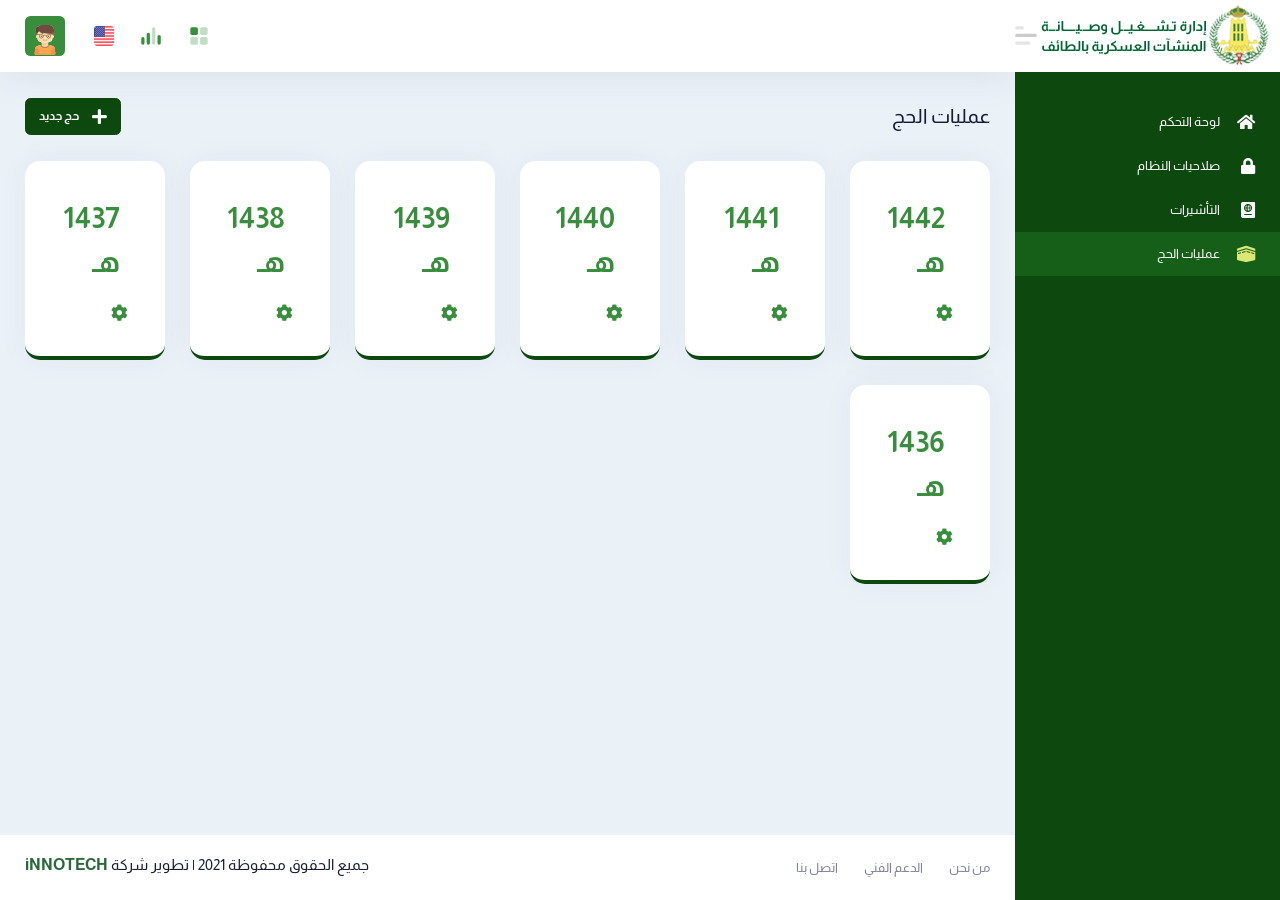
==== commit 2e852b7e: "Tuesday 15/12/2010 Updates" ====
--- a/hajj.html
+++ b/hajj.html
@@ -349,7 +349,7 @@
 									<!--begin::Page Heading-->
 									<div class="d-flex align-items-baseline flex-wrap mr-5">
 										<!--begin::Page Title-->
-										<h3 class="text-dark font-weight-bold my-1 mr-5">مهام الحج</h3>
+										<h3 class="text-dark font-weight-bold my-1 mr-5">عمليات الحج</h3>
 										<!--end::Page Title-->
 									</div>
 									<!--end::Page Heading-->
@@ -361,7 +361,7 @@
 									<a href="#" class="btn btn-primary font-weight-bolder font-size-sm"   data-toggle="modal" data-target="#hajjAddNew">
 										<span class="svg-icon svg-icon-md svg-icon-white">
 											 <i class="fas fa-plus"></i>
-										</span>جديد</a>
+										</span>حج جديد</a>
 									<!--end::Daterange-->
 									 
 									 
@@ -400,13 +400,13 @@
 															<!--begin::Navigation-->
 															<ul class="navi navi-hover py-5">
 																<li class="navi-item">
-																	<a href="#" class="navi-link">
+																	<a href="hajj-tasks.html" class="navi-link">
 																		<span class="navi-icon">
 																			<span class="svg-icon svg-icon-md svg-icon-primary">
-																				<i class="fas fa-plus"></i>
+																				<i class="fas fa-tasks"></i>
 																			</span>
 																		</span>
-																		<span class="navi-text">إضافة جديد</span>
+																		<span class="navi-text">مهام الحج</span>
 																	</a>
 																</li>
 																 
@@ -461,13 +461,13 @@
 															<!--begin::Navigation-->
 															<ul class="navi navi-hover py-5">
 																<li class="navi-item">
-																	<a href="#" class="navi-link">
+																	<a href="hajj-tasks.html" class="navi-link">
 																		<span class="navi-icon">
 																			<span class="svg-icon svg-icon-md svg-icon-primary">
-																				<i class="fas fa-plus"></i>
+																				<i class="fas fa-tasks"></i>
 																			</span>
 																		</span>
-																		<span class="navi-text">إضافة جديد</span>
+																		<span class="navi-text">مهام الحج</span>
 																	</a>
 																</li>
 																 
@@ -522,13 +522,13 @@
 															<!--begin::Navigation-->
 															<ul class="navi navi-hover py-5">
 																<li class="navi-item">
-																	<a href="#" class="navi-link">
+																	<a href="hajj-tasks.html" class="navi-link">
 																		<span class="navi-icon">
 																			<span class="svg-icon svg-icon-md svg-icon-primary">
-																				<i class="fas fa-plus"></i>
+																				<i class="fas fa-tasks"></i>
 																			</span>
 																		</span>
-																		<span class="navi-text">إضافة جديد</span>
+																		<span class="navi-text">مهام الحج</span>
 																	</a>
 																</li>
 																 
@@ -583,13 +583,13 @@
 															<!--begin::Navigation-->
 															<ul class="navi navi-hover py-5">
 																<li class="navi-item">
-																	<a href="#" class="navi-link">
+																	<a href="hajj-tasks.html" class="navi-link">
 																		<span class="navi-icon">
 																			<span class="svg-icon svg-icon-md svg-icon-primary">
-																				<i class="fas fa-plus"></i>
+																				<i class="fas fa-tasks"></i>
 																			</span>
 																		</span>
-																		<span class="navi-text">إضافة جديد</span>
+																		<span class="navi-text">مهام الحج</span>
 																	</a>
 																</li>
 																 
@@ -644,13 +644,13 @@
 															<!--begin::Navigation-->
 															<ul class="navi navi-hover py-5">
 																<li class="navi-item">
-																	<a href="#" class="navi-link">
+																	<a href="hajj-tasks.html" class="navi-link">
 																		<span class="navi-icon">
 																			<span class="svg-icon svg-icon-md svg-icon-primary">
-																				<i class="fas fa-plus"></i>
+																				<i class="fas fa-tasks"></i>
 																			</span>
 																		</span>
-																		<span class="navi-text">إضافة جديد</span>
+																		<span class="navi-text">مهام الحج</span>
 																	</a>
 																</li>
 																 
@@ -705,13 +705,13 @@
 															<!--begin::Navigation-->
 															<ul class="navi navi-hover py-5">
 																<li class="navi-item">
-																	<a href="#" class="navi-link">
+																	<a href="hajj-tasks.html" class="navi-link">
 																		<span class="navi-icon">
 																			<span class="svg-icon svg-icon-md svg-icon-primary">
-																				<i class="fas fa-plus"></i>
+																				<i class="fas fa-tasks"></i>
 																			</span>
 																		</span>
-																		<span class="navi-text">إضافة جديد</span>
+																		<span class="navi-text">مهام الحج</span>
 																	</a>
 																</li>
 																 
@@ -766,13 +766,13 @@
 															<!--begin::Navigation-->
 															<ul class="navi navi-hover py-5">
 																<li class="navi-item">
-																	<a href="#" class="navi-link">
+																	<a href="hajj-tasks.html" class="navi-link">
 																		<span class="navi-icon">
 																			<span class="svg-icon svg-icon-md svg-icon-primary">
-																				<i class="fas fa-plus"></i>
+																				<i class="fas fa-tasks"></i>
 																			</span>
 																		</span>
-																		<span class="navi-text">إضافة جديد</span>
+																		<span class="navi-text">مهام الحج</span>
 																	</a>
 																</li>
 																 
@@ -993,7 +993,7 @@
 			<div class="offcanvas-header offcanvas-header-navs d-flex align-items-center justify-content-between mb-5">
 				<ul class="nav nav-bold nav-tabs nav-tabs-line nav-tabs-line-3x nav-tabs-primary flex-grow-1 px-10" role="tablist">
 					<li class="nav-item">
-						<a class="nav-link active" data-toggle="tab" href="#kt_quick_panel_logs">Logs</a>
+						<a class="nav-link active" data-toggle="tab" href="#kt_quick_panel_logs">السجلات</a>
 					</li>
 					<li class="nav-item">
 						<a class="nav-link" data-toggle="tab" href="#kt_quick_panel_notifications">التنبيهات</a>
@@ -1372,7 +1372,7 @@
 								
 									 
 							<div class="form-group row">
-								<label class="col-3 col-form-label">الاسم </label>
+								<label class="col-3 col-form-label">العام </label>
 								<div class="col-9">
 									<input class="form-control" type="text" value="" id="example-text-input">
 								</div>
@@ -1384,8 +1384,9 @@
 		
 					</div>
 					<div class="modal-footer">
-						<button type="button" class="btn btn-light-primary font-weight-bold" data-dismiss="modal">إلغاء</button>
 						<button type="button" class="btn btn-primary font-weight-bold">إضافة</button>
+						<button type="button" class="btn btn-secondary font-weight-bold" data-dismiss="modal">إلغاء</button>
+						
 					</div>
 				</div>
 			</div>
--- a/assets/css/dark_green.css
+++ b/assets/css/dark_green.css
@@ -359,6 +359,10 @@
     border-bottom: 4px solid #0d480f !important;
 }
 
+.datatable.datatable-default.datatable-subtable>.datatable-table>.datatable-body .datatable-toggle-subtable>i, .datatable.datatable-default.datatable-subtable>.datatable-table>.datatable-foot .datatable-toggle-subtable>i, .datatable.datatable-default.datatable-subtable>.datatable-table>.datatable-head .datatable-toggle-subtable>i {     
+    color: #388e3c;
+}
+
 /*End of Dark green theme*/
 
 
